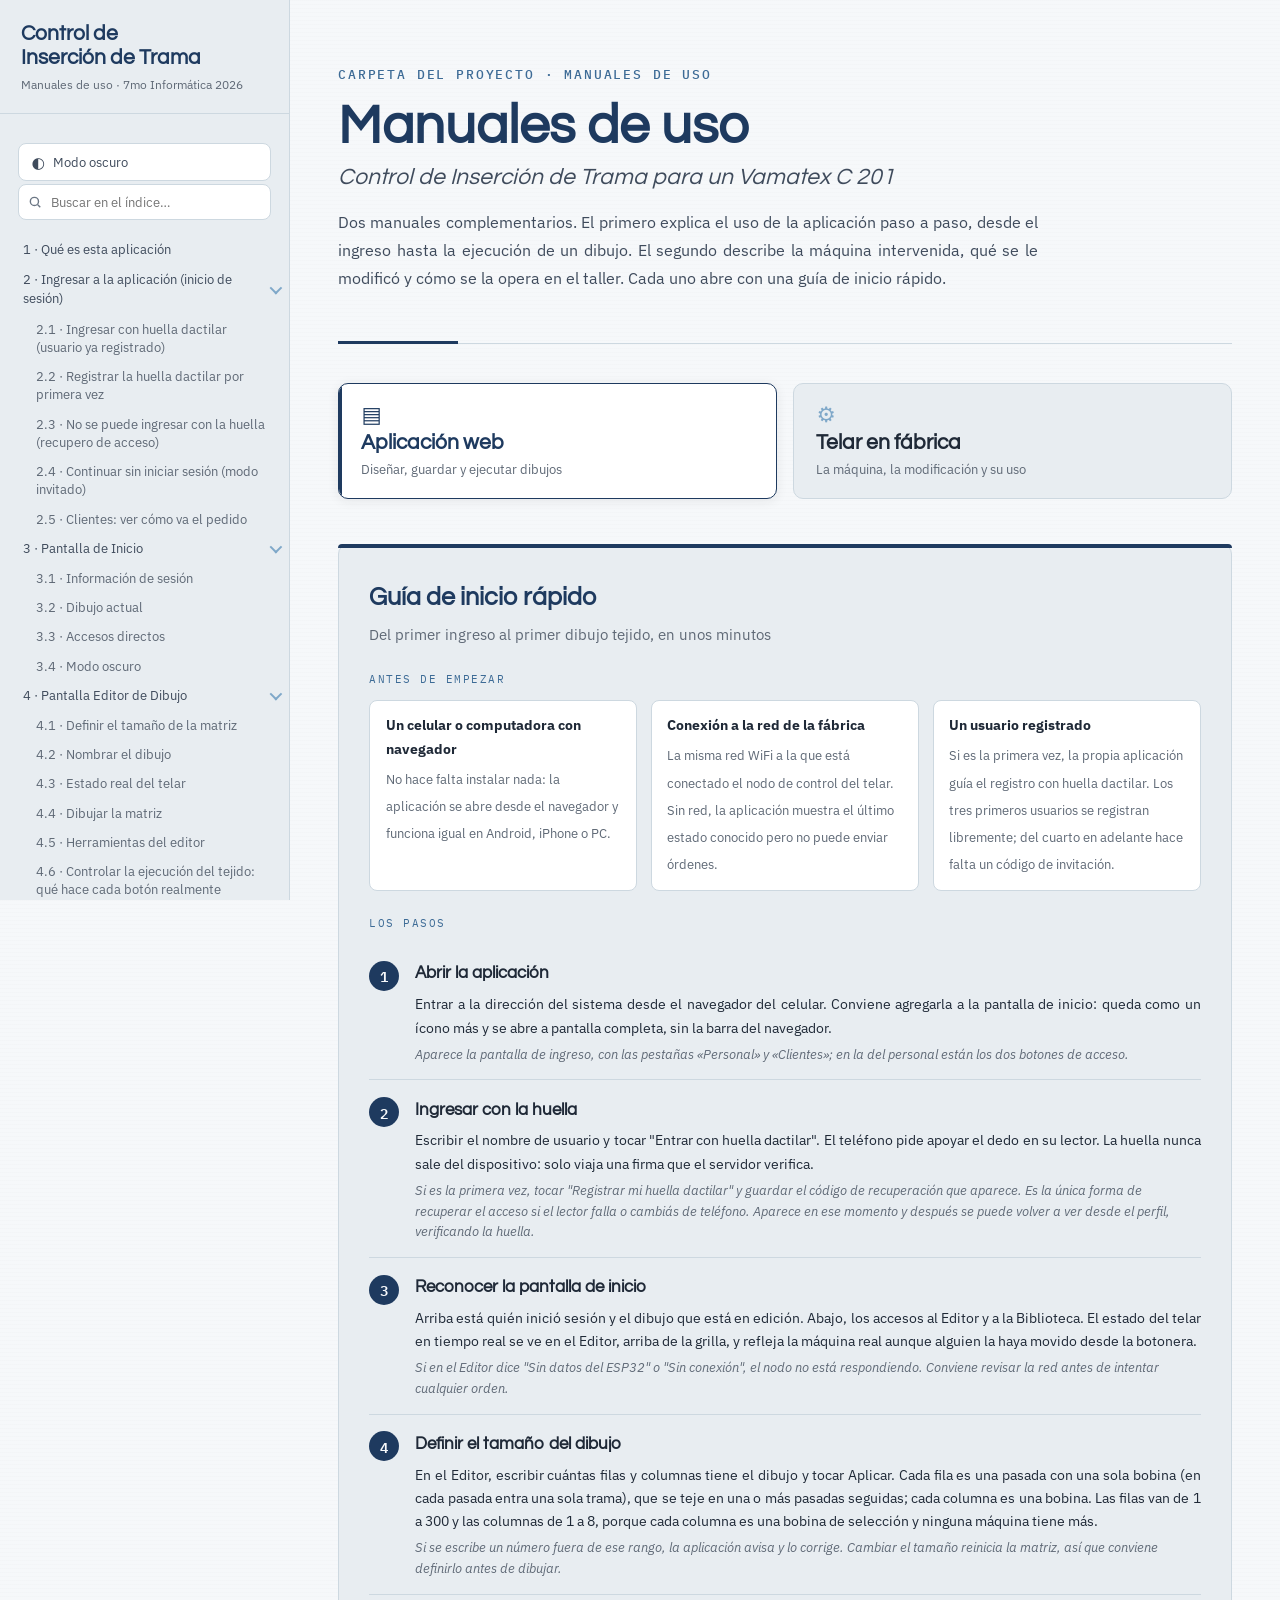
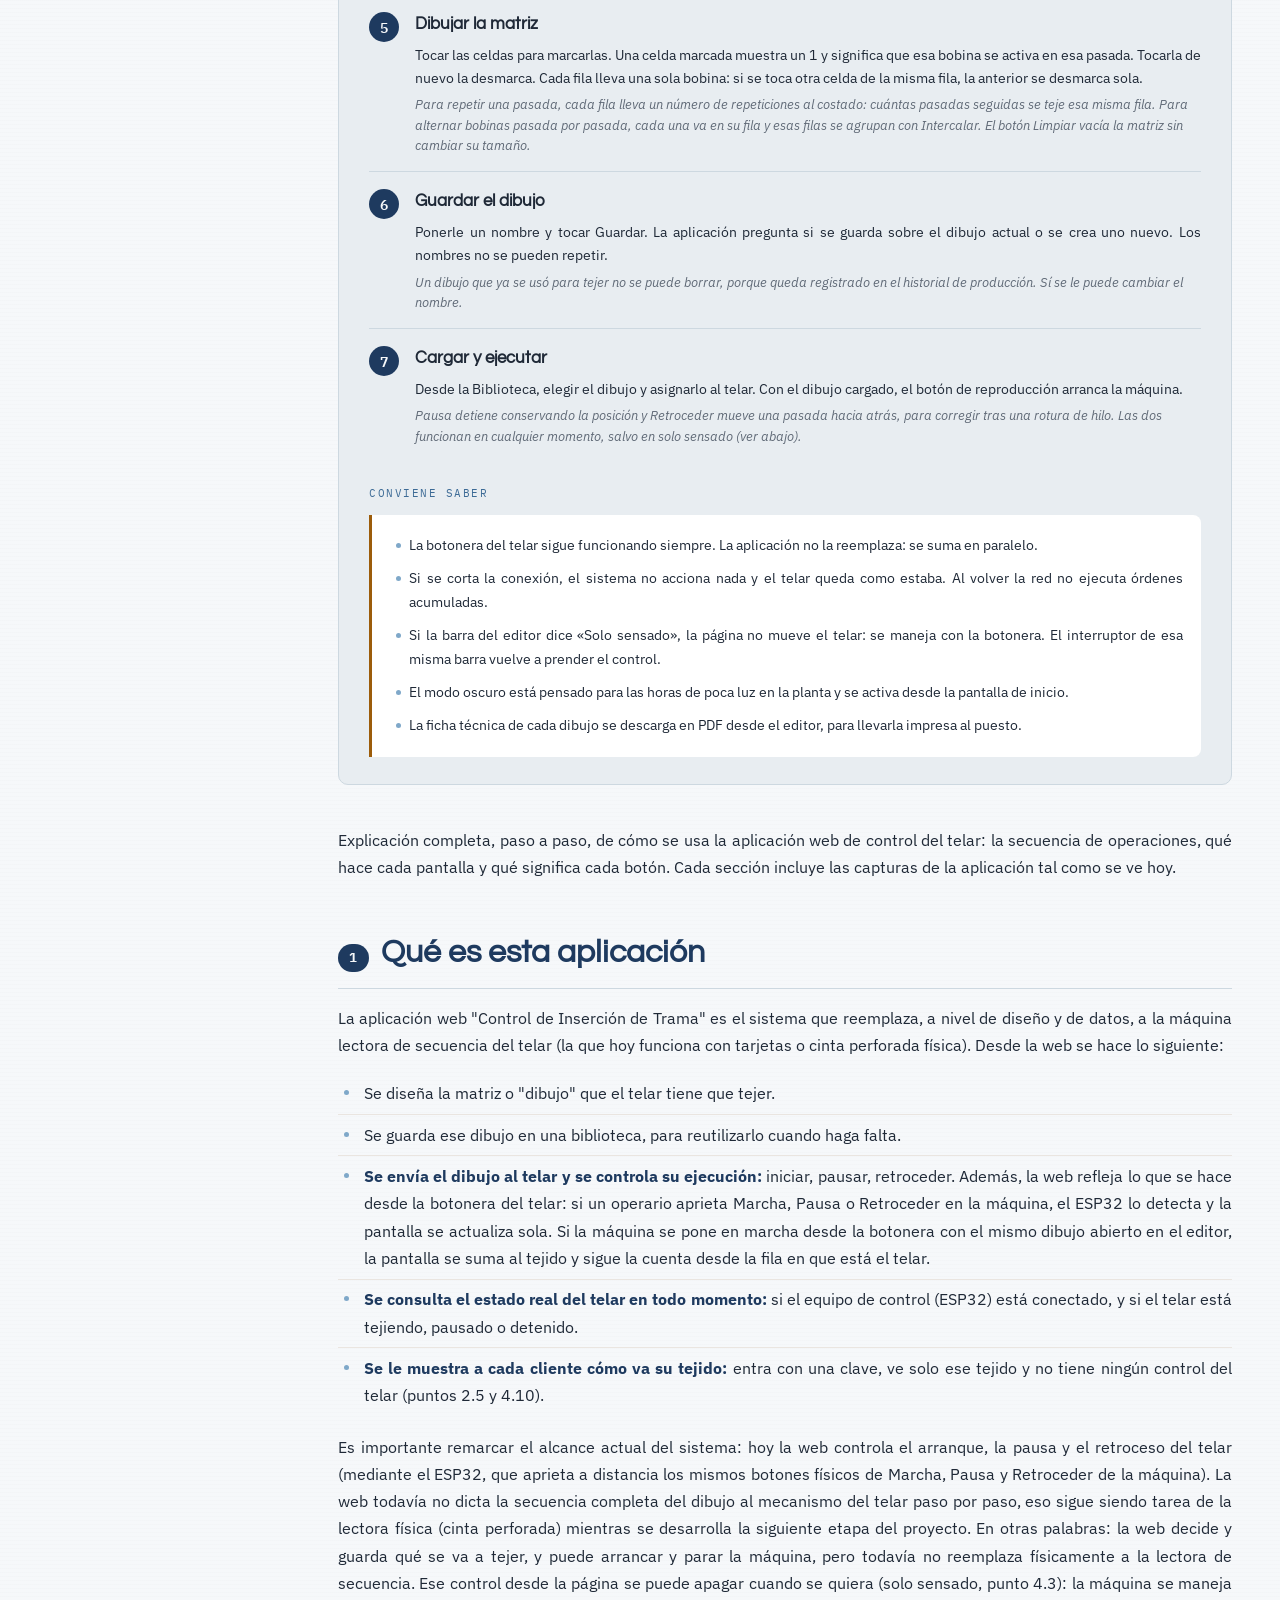
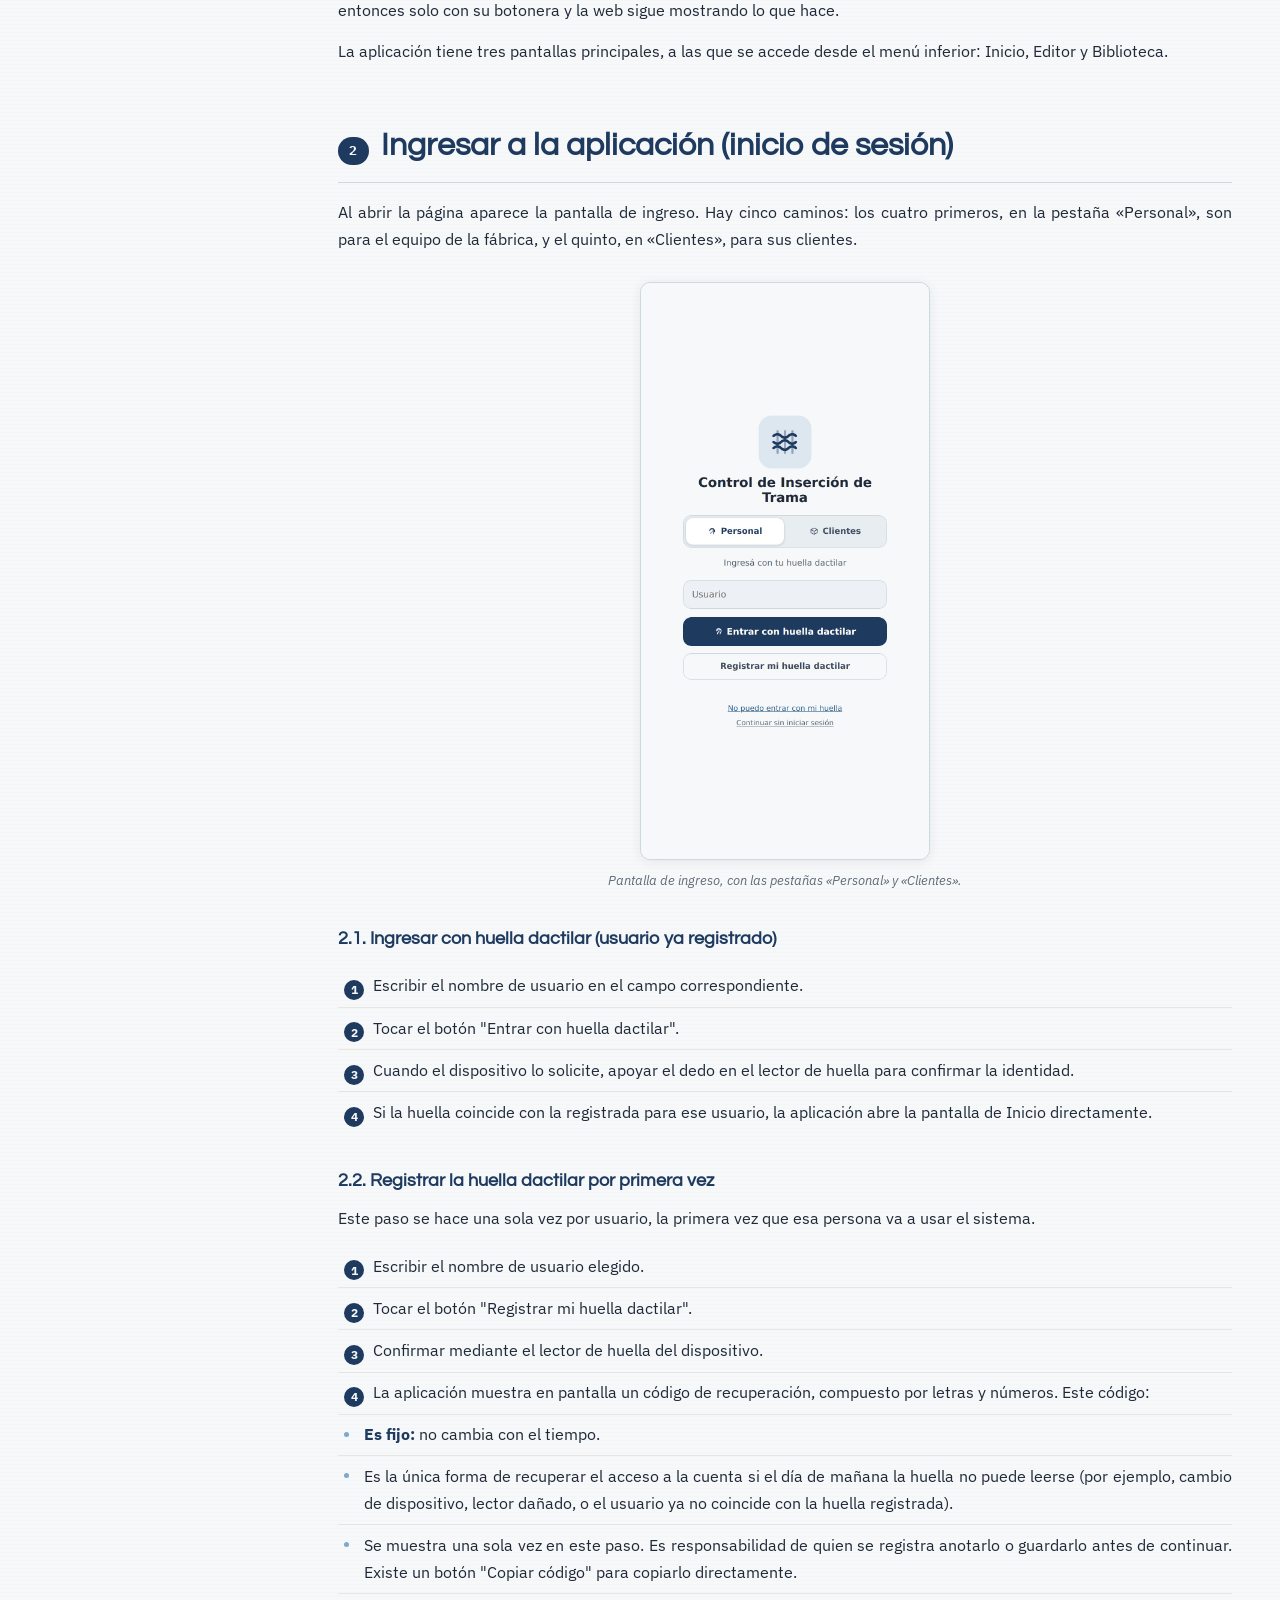
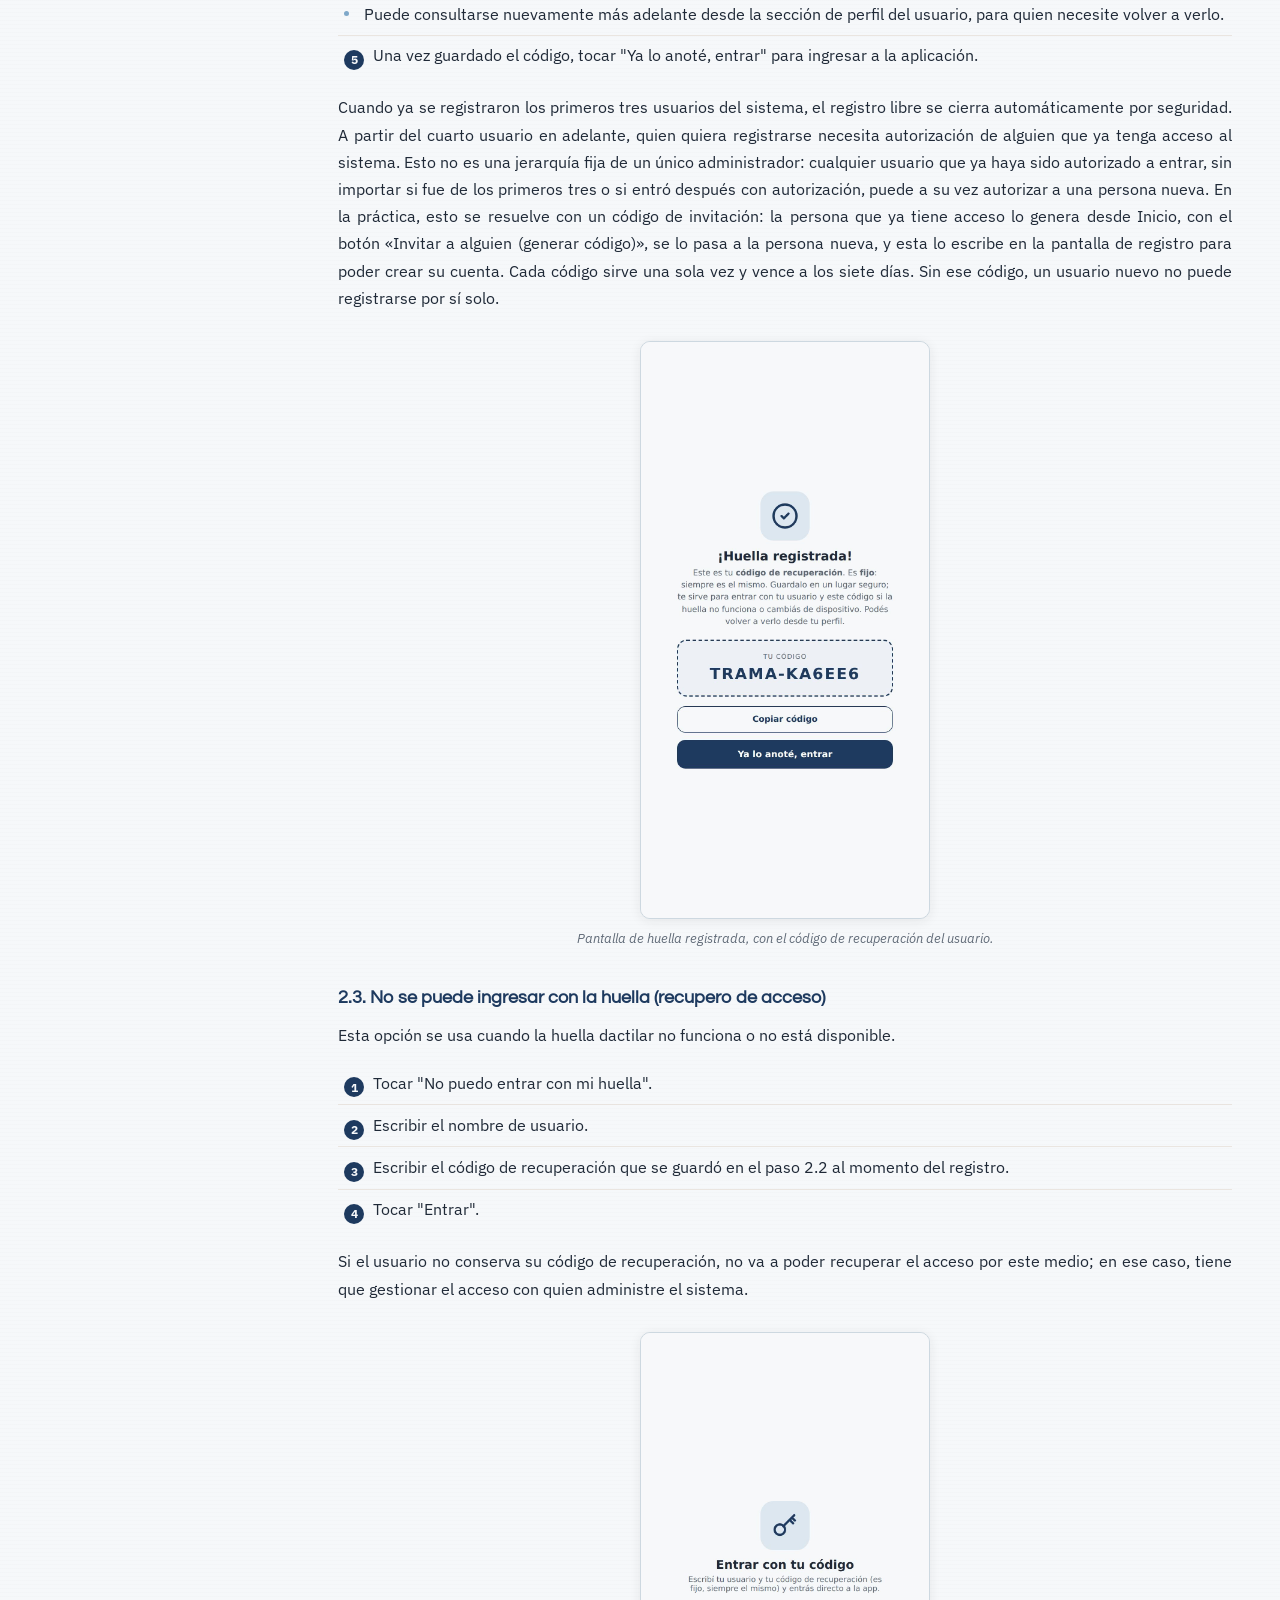
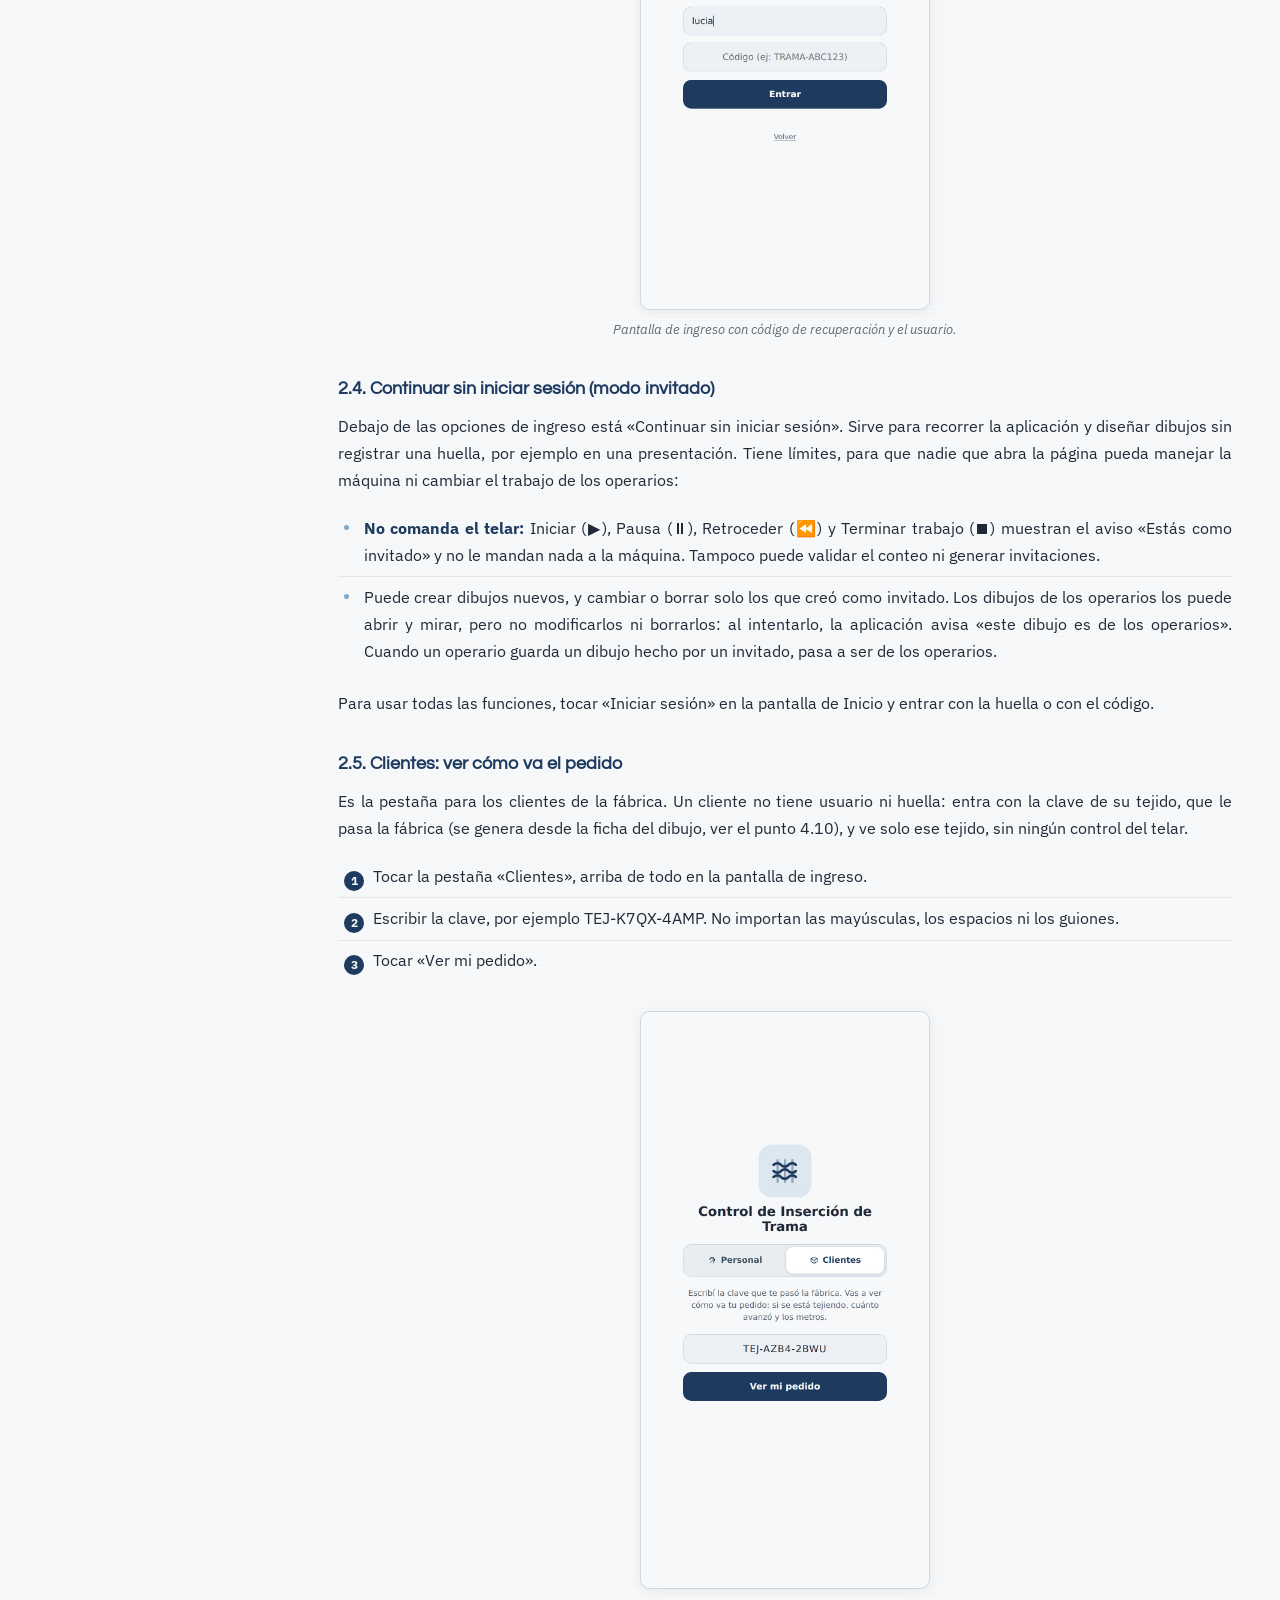
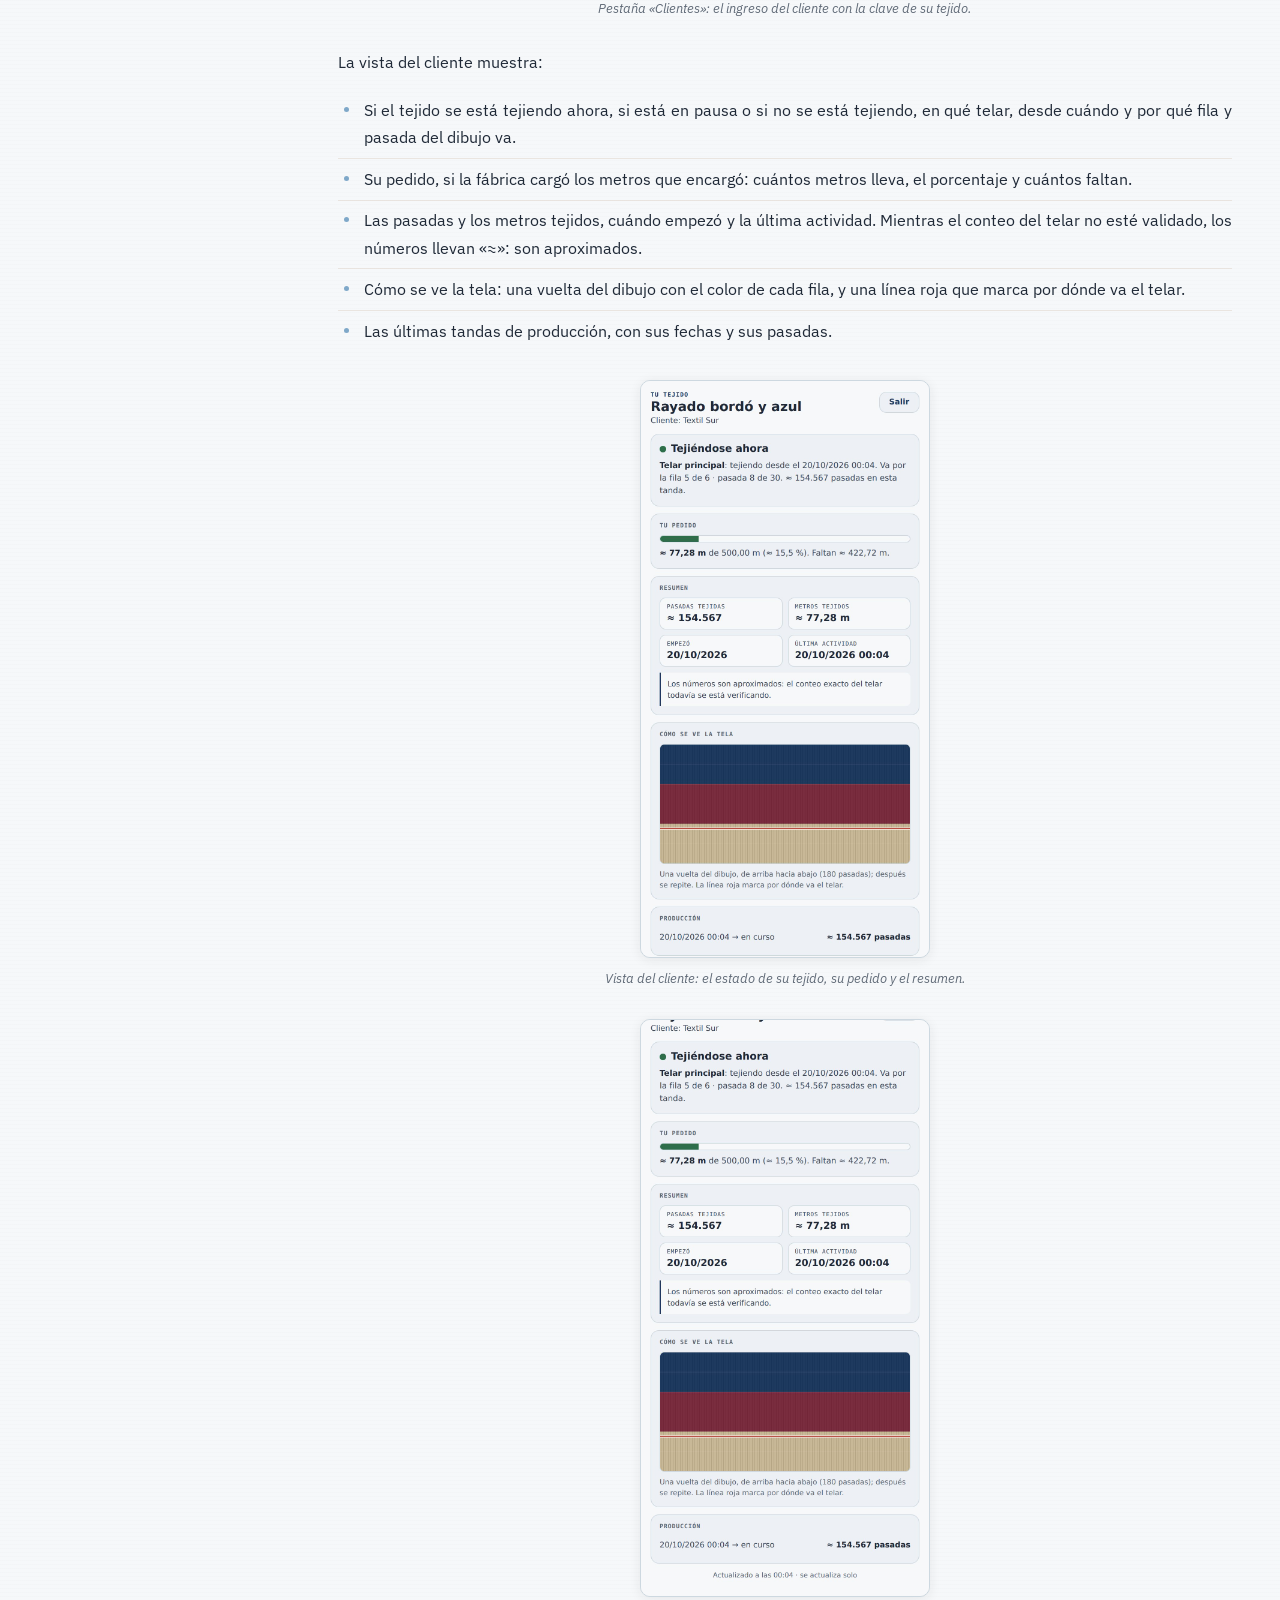
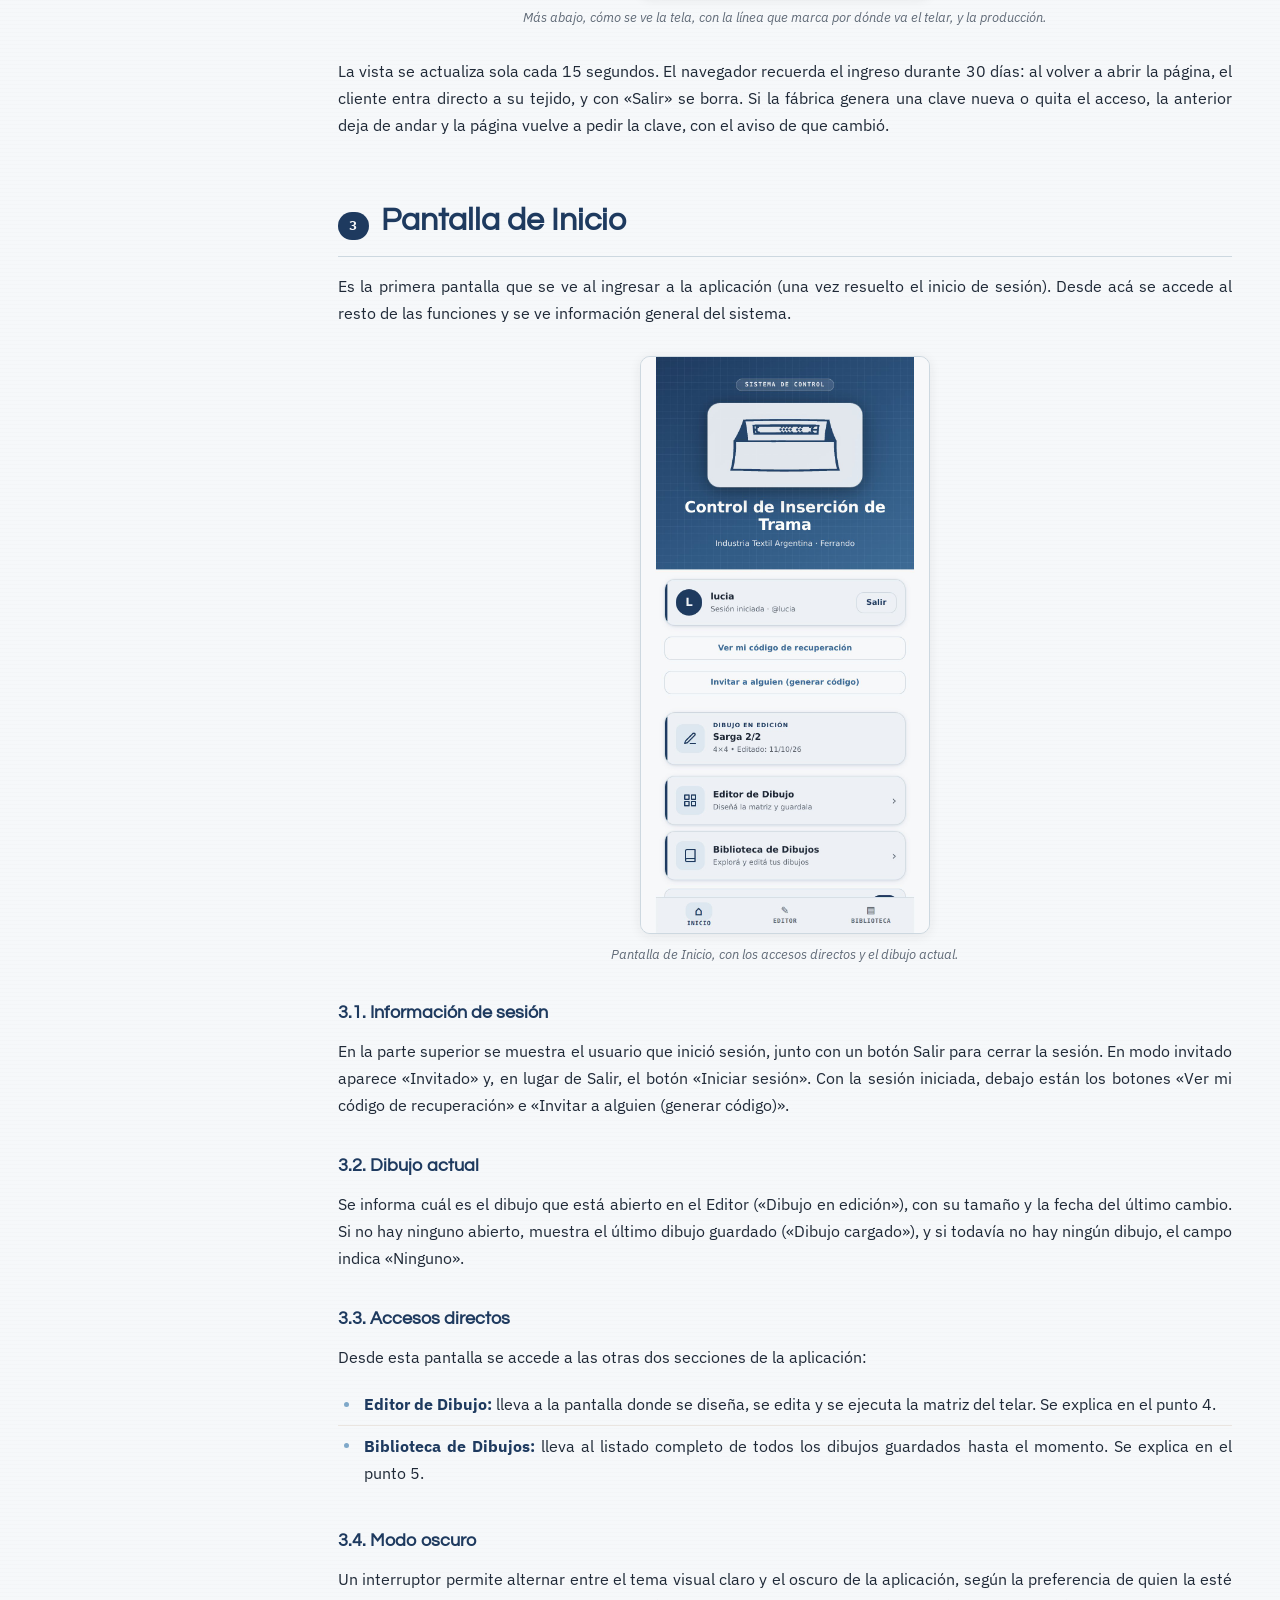
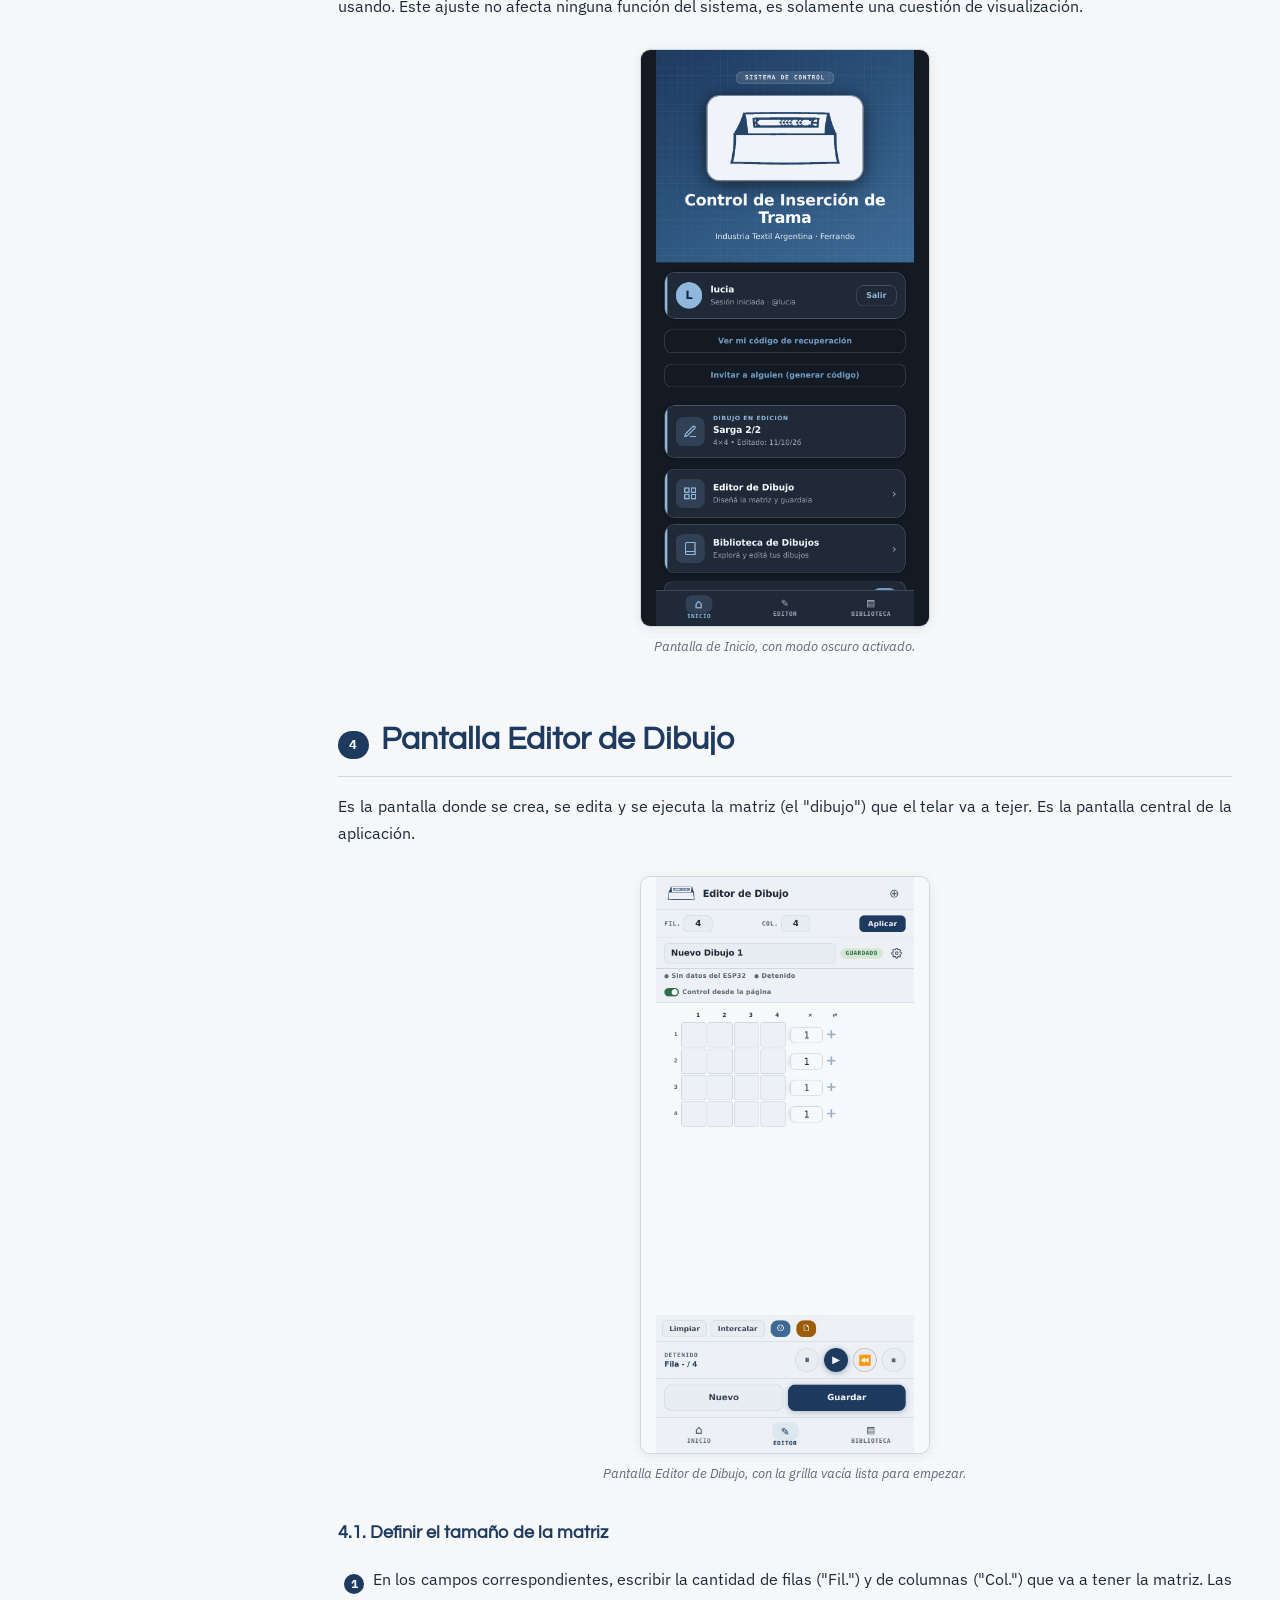
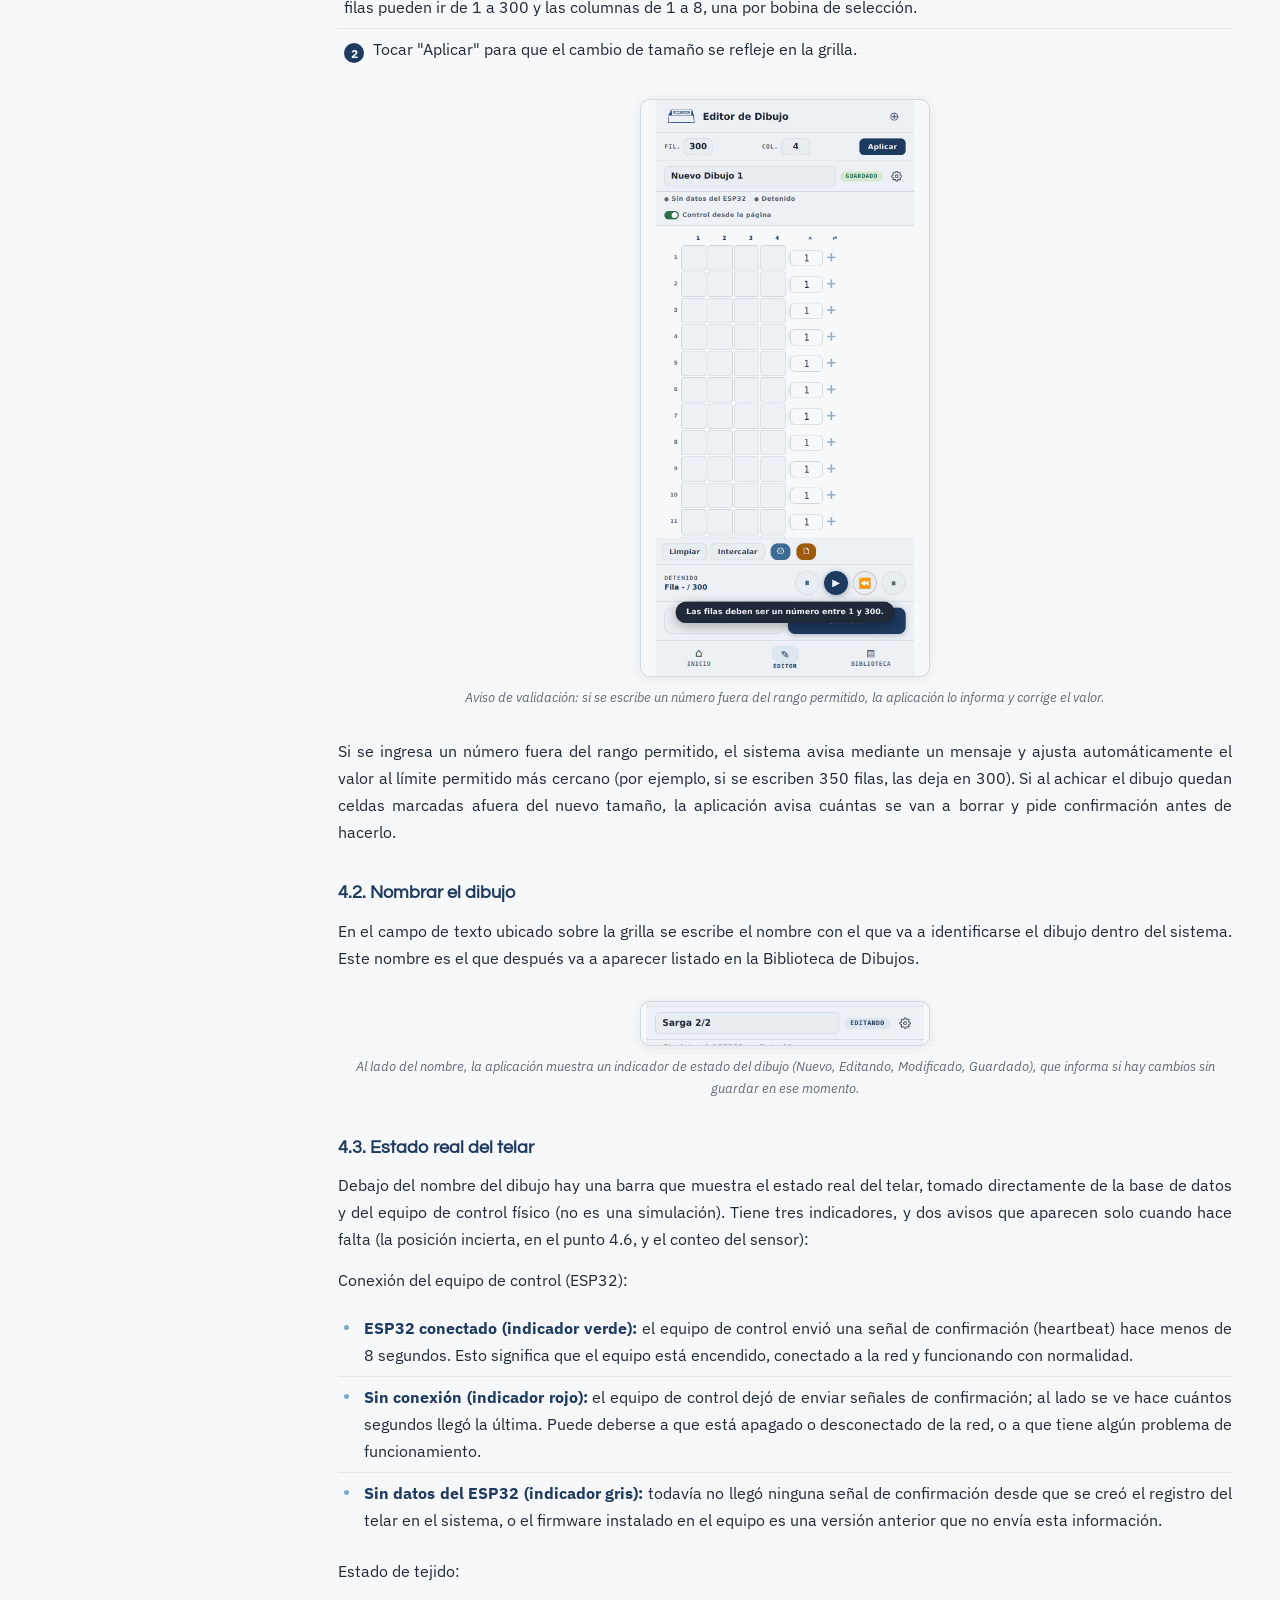
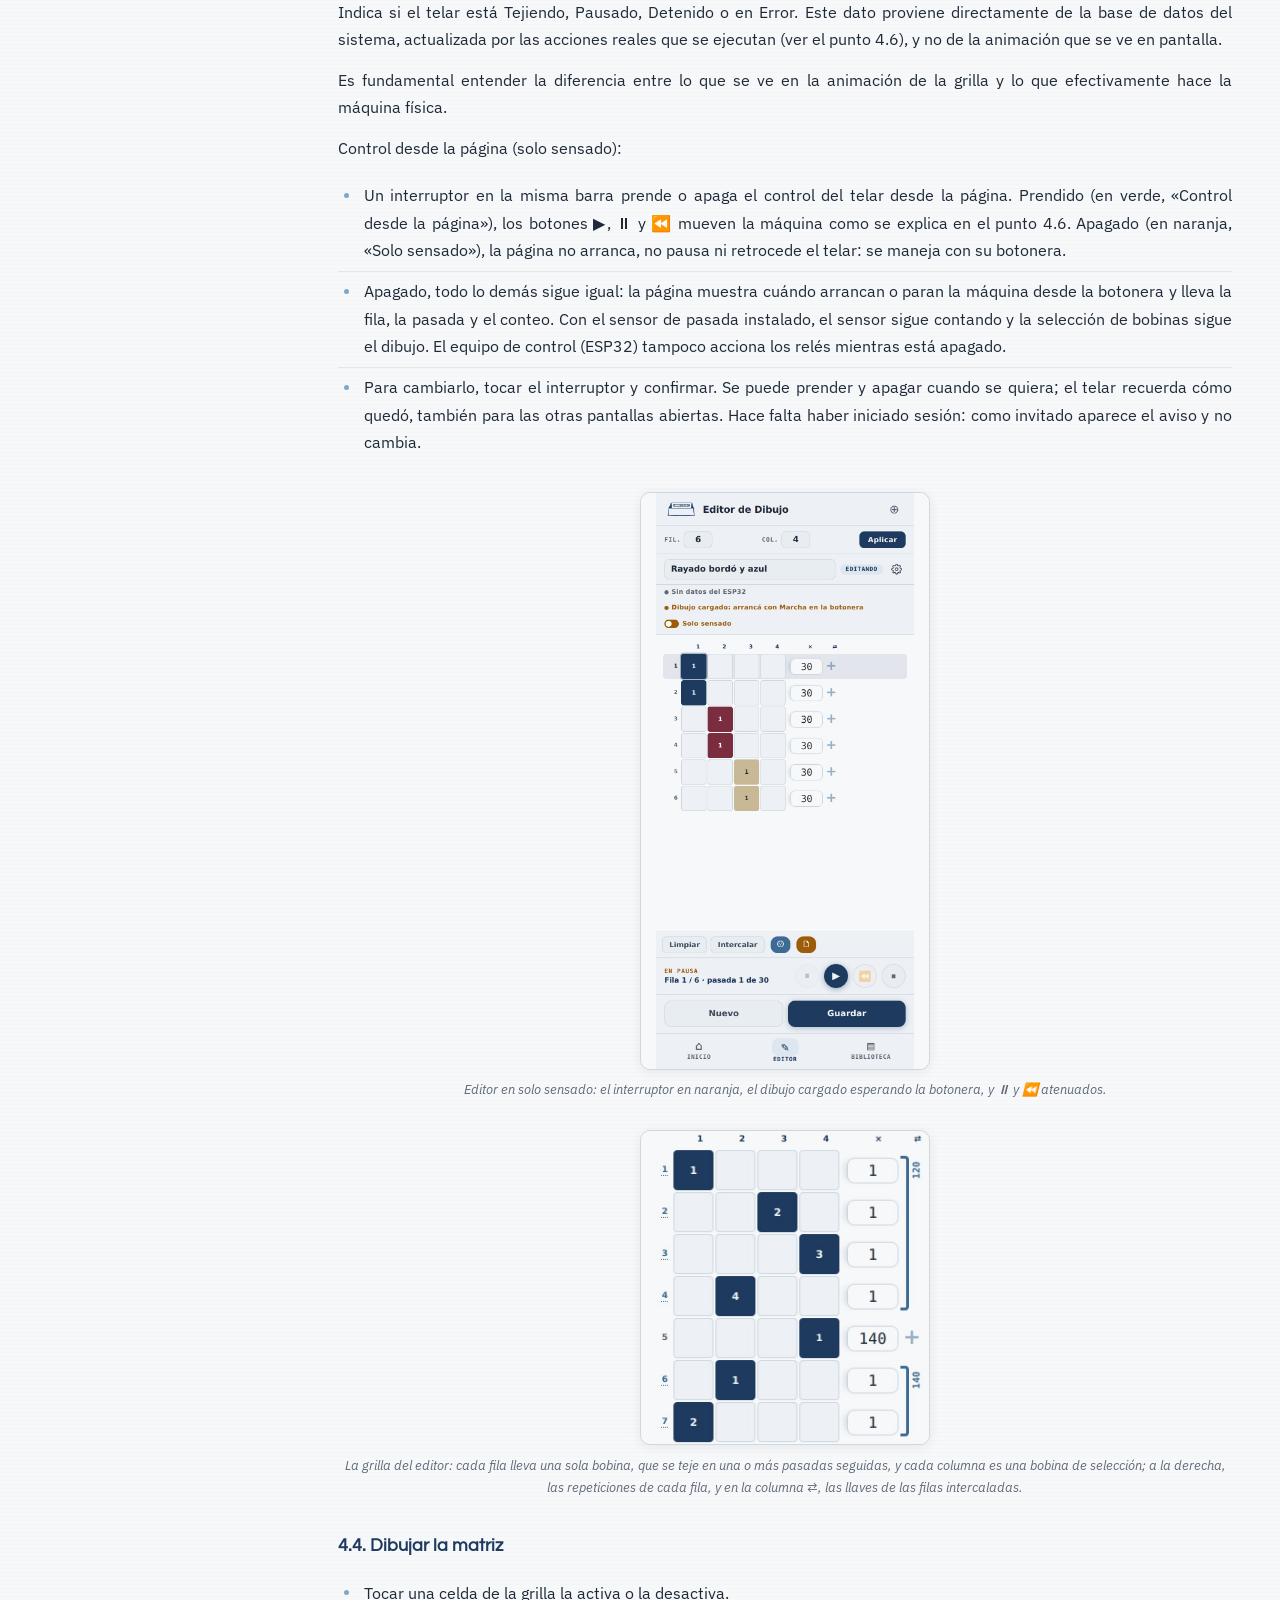
==== index.html @ b8127246 "Manuales al día con el sistema instalado y el armado final de la caja (02/11/2026) Co-Authored-By: C" ====
<!DOCTYPE html>
<html lang="es">
<head>
<meta charset="utf-8">
<meta name="viewport" content="width=device-width, initial-scale=1">
<meta name="description" content="Manuales de uso del sistema Control de Inserción de Trama: cómo se opera la aplicación web y cómo funciona el telar Vamatex C 201 en la fábrica.">
<meta name="theme-color" content="#1E3A5F">
<meta name="author" content="Equipo N.º 5 · 7mo Informática · Instituto Leonardo Murialdo">
<title>Manuales de uso · Control de Inserción de Trama</title>
<meta name="theme-color" content="#1E3A5F">
<link rel="icon" href="data:image/svg+xml,%3Csvg xmlns='http://www.w3.org/2000/svg' viewBox='0 0 32 32'%3E%3Crect width='32' height='32' rx='7' fill='%231E3A5F'/%3E%3Cpath d='M8 10h16M8 16h16M8 22h16' stroke='%23F0F4F8' stroke-width='2.5' stroke-linecap='round'/%3E%3C/svg%3E">
<link rel="preconnect" href="https://fonts.googleapis.com">
<link rel="preconnect" href="https://fonts.gstatic.com" crossorigin>
<link href="https://fonts.googleapis.com/css2?family=IBM+Plex+Sans:ital,wght@0,400;0,500;0,600;0,700;1,400&family=Questrial&family=IBM+Plex+Mono:wght@400;500;600&display=swap" rel="stylesheet">
<link rel="stylesheet" href="estilo.css">
</head>
<body>

<aside class="sb" id="sb">
  <div class="sb-top">
    <div class="t">Control de<br>Inserción de Trama</div>
    <div class="s">Manuales de uso · 7mo Informática 2026</div>
  </div>
  <div class="sb-acc">
    <button type="button" class="tema" id="tema" aria-label="Cambiar tema"><span id="tema-ico">◐</span><span id="tema-txt">Modo oscuro</span></button>
  </div>
  <div class="sb-find"><input type="search" id="buscar" placeholder="Buscar en el índice…" autocomplete="off"></div>
  <nav id="nav">
    <div class="nav-pane" data-pane="web">
<div class="ngrupo"><a href="#web-1" class="n0">1 · Qué es esta aplicación</a></div>
<div class="ngrupo"><a href="#web-2" class="n0">2 · Ingresar a la aplicación (inicio de sesión)</a><button type="button" class="plg" aria-label="Plegar" data-num="2"></button></div>
<a href="#web-2-1" class="n1" data-pad="2">2.1 · Ingresar con huella dactilar (usuario ya registrado)</a>
<a href="#web-2-2" class="n1" data-pad="2">2.2 · Registrar la huella dactilar por primera vez</a>
<a href="#web-2-3" class="n1" data-pad="2">2.3 · No se puede ingresar con la huella (recupero de acceso)</a>
<a href="#web-2-4" class="n1" data-pad="2">2.4 · Continuar sin iniciar sesión (modo invitado)</a>
<a href="#web-2-5" class="n1" data-pad="2">2.5 · Clientes: ver cómo va el pedido</a>
<div class="ngrupo"><a href="#web-3" class="n0">3 · Pantalla de Inicio</a><button type="button" class="plg" aria-label="Plegar" data-num="3"></button></div>
<a href="#web-3-1" class="n1" data-pad="3">3.1 · Información de sesión</a>
<a href="#web-3-2" class="n1" data-pad="3">3.2 · Dibujo actual</a>
<a href="#web-3-3" class="n1" data-pad="3">3.3 · Accesos directos</a>
<a href="#web-3-4" class="n1" data-pad="3">3.4 · Modo oscuro</a>
<div class="ngrupo"><a href="#web-4" class="n0">4 · Pantalla Editor de Dibujo</a><button type="button" class="plg" aria-label="Plegar" data-num="4"></button></div>
<a href="#web-4-1" class="n1" data-pad="4">4.1 · Definir el tamaño de la matriz</a>
<a href="#web-4-2" class="n1" data-pad="4">4.2 · Nombrar el dibujo</a>
<a href="#web-4-3" class="n1" data-pad="4">4.3 · Estado real del telar</a>
<a href="#web-4-4" class="n1" data-pad="4">4.4 · Dibujar la matriz</a>
<a href="#web-4-5" class="n1" data-pad="4">4.5 · Herramientas del editor</a>
<a href="#web-4-6" class="n1" data-pad="4">4.6 · Controlar la ejecución del tejido: qué hace cada botón realmente</a>
<a href="#web-4-7" class="n1" data-pad="4">4.7 · Guardar y crear dibujos</a>
<a href="#web-4-8" class="n1" data-pad="4">4.8 · Intercalar filas, paso a paso</a>
<a href="#web-4-9" class="n1" data-pad="4">4.9 · La ficha técnica en PDF</a>
<a href="#web-4-10" class="n1" data-pad="4">4.10 · Vista para el cliente: la clave de cada tejido</a>
<div class="ngrupo"><a href="#web-5" class="n0">5 · Pantalla Biblioteca de Dibujos</a></div>
<div class="ngrupo"><a href="#web-6" class="n0">6 · Sobre los usuarios del sistema</a></div>
<div class="ngrupo"><a href="#web-7" class="n0">7 · Preguntas frecuentes</a></div>
</div>
<div class="nav-pane oculto" data-pane="fab">
<div class="ngrupo"><a href="#fab-1" class="n0">1 · Introducción</a></div>
<div class="ngrupo"><a href="#fab-2" class="n0">2 · Qué telar es y cómo funciona</a><button type="button" class="plg" aria-label="Plegar" data-num="2"></button></div>
<a href="#fab-2-1" class="n1" data-pad="2">2.1 · El sistema de tejido</a>
<a href="#fab-2-2" class="n1" data-pad="2">2.2 · Dos funciones separadas en el telar</a>
<div class="ngrupo"><a href="#fab-3" class="n0">3 · La modificación que le estamos haciendo al telar</a><button type="button" class="plg" aria-label="Plegar" data-num="3"></button></div>
<a href="#fab-3-1" class="n1" data-pad="3">3.1 · Lo que ya está hecho (Nivel 1)</a>
<a href="#fab-3-2" class="n1" data-pad="3">3.2 · El Nivel 2: el dibujo desde la aplicación</a>
<a href="#fab-3-3" class="n1" data-pad="3">3.3 · Nuestro hardware: el gabinete de control</a>
<div class="ngrupo"><a href="#fab-4" class="n0">4 · Uso del telar, paso a paso</a><button type="button" class="plg" aria-label="Plegar" data-num="4"></button></div>
<a href="#fab-4-1" class="n1" data-pad="4">4.1 · Partes de la máquina</a>
<a href="#fab-4-2" class="n1" data-pad="4">4.2 · Puesta en marcha</a>
<a href="#fab-4-3" class="n1" data-pad="4">4.3 · Operación normal</a>
<a href="#fab-4-4" class="n1" data-pad="4">4.4 · Detención y parada</a>
<a href="#fab-4-5" class="n1" data-pad="4">4.5 · Situaciones de error o emergencia</a>
<div class="ngrupo"><a href="#fab-5" class="n0">5 · Preguntas frecuentes</a></div>
</div>
</nav>
</aside>

<button type="button" class="mtoggle" id="mt" aria-label="Menú">☰</button>

<main class="wrap">
  <header class="hero">
    <div class="kick">Carpeta del Proyecto · Manuales de uso</div>
    <h1>Manuales de uso<small>Control de Inserción de Trama para un Vamatex C 201</small></h1>
    <p class="d">Dos manuales complementarios. El primero explica el uso de la aplicación paso a paso, desde el
      ingreso hasta la ejecución de un dibujo. El segundo describe la máquina intervenida, qué se le modificó
      y cómo se la opera en el taller. Cada uno abre con una guía de inicio rápido.</p>
  </header>

  <div class="tabs" role="tablist">
    <button type="button" class="tab activo" data-pane="web" role="tab" aria-selected="true">
      <span class="ic">▤</span>
      <span class="tt">Aplicación web</span>
      <span class="ts">Diseñar, guardar y ejecutar dibujos</span>
    </button>
    <button type="button" class="tab" data-pane="fab" role="tab" aria-selected="false">
      <span class="ic">⚙</span>
      <span class="tt">Telar en fábrica</span>
      <span class="ts">La máquina, la modificación y su uso</span>
    </button>
  </div>

  <div class="pane" data-pane="web">
<div class="qs"><h2>Guía de inicio rápido</h2><div class="qs-sub">Del primer ingreso al primer dibujo tejido, en unos minutos</div><span class="qs-et">Antes de empezar</span><div class="qs-antes"><div><b>Un celular o computadora con navegador</b><span>No hace falta instalar nada: la aplicación se abre desde el navegador y funciona igual en Android, iPhone o PC.</span></div><div><b>Conexión a la red de la fábrica</b><span>La misma red WiFi a la que está conectado el nodo de control del telar. Sin red, la aplicación muestra el último estado conocido pero no puede enviar órdenes.</span></div><div><b>Un usuario registrado</b><span>Si es la primera vez, la propia aplicación guía el registro con huella dactilar. Los tres primeros usuarios se registran libremente; del cuarto en adelante hace falta un código de invitación.</span></div></div><span class="qs-et">Los pasos</span><div class="qs-pasos"><div class="qs-paso"><div class="n"></div><div class="tx"><b>Abrir la aplicación</b><p>Entrar a la dirección del sistema desde el navegador del celular. Conviene agregarla a la pantalla de inicio: queda como un ícono más y se abre a pantalla completa, sin la barra del navegador.</p><div class="tip">Aparece la pantalla de ingreso, con las pestañas «Personal» y «Clientes»; en la del personal están los dos botones de acceso.</div></div></div><div class="qs-paso"><div class="n"></div><div class="tx"><b>Ingresar con la huella</b><p>Escribir el nombre de usuario y tocar &quot;Entrar con huella dactilar&quot;. El teléfono pide apoyar el dedo en su lector. La huella nunca sale del dispositivo: solo viaja una firma que el servidor verifica.</p><div class="tip">Si es la primera vez, tocar &quot;Registrar mi huella dactilar&quot; y guardar el código de recuperación que aparece. Es la única forma de recuperar el acceso si el lector falla o cambiás de teléfono. Aparece en ese momento y después se puede volver a ver desde el perfil, verificando la huella.</div></div></div><div class="qs-paso"><div class="n"></div><div class="tx"><b>Reconocer la pantalla de inicio</b><p>Arriba está quién inició sesión y el dibujo que está en edición. Abajo, los accesos al Editor y a la Biblioteca. El estado del telar en tiempo real se ve en el Editor, arriba de la grilla, y refleja la máquina real aunque alguien la haya movido desde la botonera.</p><div class="tip">Si en el Editor dice &quot;Sin datos del ESP32&quot; o &quot;Sin conexión&quot;, el nodo no está respondiendo. Conviene revisar la red antes de intentar cualquier orden.</div></div></div><div class="qs-paso"><div class="n"></div><div class="tx"><b>Definir el tamaño del dibujo</b><p>En el Editor, escribir cuántas filas y columnas tiene el dibujo y tocar Aplicar. Cada fila es una pasada con una sola bobina (en cada pasada entra una sola trama), que se teje en una o más pasadas seguidas; cada columna es una bobina. Las filas van de 1 a 300 y las columnas de 1 a 8, porque cada columna es una bobina de selección y ninguna máquina tiene más.</p><div class="tip">Si se escribe un número fuera de ese rango, la aplicación avisa y lo corrige. Cambiar el tamaño reinicia la matriz, así que conviene definirlo antes de dibujar.</div></div></div><div class="qs-paso"><div class="n"></div><div class="tx"><b>Dibujar la matriz</b><p>Tocar las celdas para marcarlas. Una celda marcada muestra un 1 y significa que esa bobina se activa en esa pasada. Tocarla de nuevo la desmarca. Cada fila lleva una sola bobina: si se toca otra celda de la misma fila, la anterior se desmarca sola.</p><div class="tip">Para repetir una pasada, cada fila lleva un número de repeticiones al costado: cuántas pasadas seguidas se teje esa misma fila. Para alternar bobinas pasada por pasada, cada una va en su fila y esas filas se agrupan con Intercalar. El botón Limpiar vacía la matriz sin cambiar su tamaño.</div></div></div><div class="qs-paso"><div class="n"></div><div class="tx"><b>Guardar el dibujo</b><p>Ponerle un nombre y tocar Guardar. La aplicación pregunta si se guarda sobre el dibujo actual o se crea uno nuevo. Los nombres no se pueden repetir.</p><div class="tip">Un dibujo que ya se usó para tejer no se puede borrar, porque queda registrado en el historial de producción. Sí se le puede cambiar el nombre.</div></div></div><div class="qs-paso"><div class="n"></div><div class="tx"><b>Cargar y ejecutar</b><p>Desde la Biblioteca, elegir el dibujo y asignarlo al telar. Con el dibujo cargado, el botón de reproducción arranca la máquina.</p><div class="tip">Pausa detiene conservando la posición y Retroceder mueve una pasada hacia atrás, para corregir tras una rotura de hilo. Las dos funcionan en cualquier momento, salvo en solo sensado (ver abajo).</div></div></div></div><span class="qs-et">Conviene saber</span><div class="qs-saber"><ul><li>La botonera del telar sigue funcionando siempre. La aplicación no la reemplaza: se suma en paralelo.</li><li>Si se corta la conexión, el sistema no acciona nada y el telar queda como estaba. Al volver la red no ejecuta órdenes acumuladas.</li><li>Si la barra del editor dice «Solo sensado», la página no mueve el telar: se maneja con la botonera. El interruptor de esa misma barra vuelve a prender el control.</li><li>El modo oscuro está pensado para las horas de poca luz en la planta y se activa desde la pantalla de inicio.</li><li>La ficha técnica de cada dibujo se descarga en PDF desde el editor, para llevarla impresa al puesto.</li></ul></div></div><p>Explicación completa, paso a paso, de cómo se usa la aplicación web de control del telar: la secuencia de operaciones, qué hace cada pantalla y qué significa cada botón. Cada sección incluye las capturas de la aplicación tal como se ve hoy.</p>
<section id="web-1">
<h2><span class="n">1</span>Qué es esta aplicación</h2>
<p>La aplicación web &quot;Control de Inserción de Trama&quot; es el sistema que reemplaza, a nivel de diseño y de datos, a la máquina lectora de secuencia del telar (la que hoy funciona con tarjetas o cinta perforada física). Desde la web se hace lo siguiente:</p>
<ul>
<li>Se diseña la matriz o &quot;dibujo&quot; que el telar tiene que tejer.</li>
<li>Se guarda ese dibujo en una biblioteca, para reutilizarlo cuando haga falta.</li>
<li><b>Se envía el dibujo al telar y se controla su ejecución:</b> iniciar, pausar, retroceder. Además, la web refleja lo que se hace desde la botonera del telar: si un operario aprieta Marcha, Pausa o Retroceder en la máquina, el ESP32 lo detecta y la pantalla se actualiza sola. Si la máquina se pone en marcha desde la botonera con el mismo dibujo abierto en el editor, la pantalla se suma al tejido y sigue la cuenta desde la fila en que está el telar.</li>
<li><b>Se consulta el estado real del telar en todo momento:</b> si el equipo de control (ESP32) está conectado, y si el telar está tejiendo, pausado o detenido.</li>
<li><b>Se le muestra a cada cliente cómo va su tejido:</b> entra con una clave, ve solo ese tejido y no tiene ningún control del telar (puntos 2.5 y 4.10).</li>
</ul>
<p>Es importante remarcar el alcance actual del sistema: hoy la web controla el arranque, la pausa y el retroceso del telar (mediante el ESP32, que aprieta a distancia los mismos botones físicos de Marcha, Pausa y Retroceder de la máquina). La web todavía no dicta la secuencia completa del dibujo al mecanismo del telar paso por paso, eso sigue siendo tarea de la lectora física (cinta perforada) mientras se desarrolla la siguiente etapa del proyecto. En otras palabras: la web decide y guarda qué se va a tejer, y puede arrancar y parar la máquina, pero todavía no reemplaza físicamente a la lectora de secuencia. Ese control desde la página se puede apagar cuando se quiera (solo sensado, punto 4.3): la máquina se maneja entonces solo con su botonera y la web sigue mostrando lo que hace.</p>
<p>La aplicación tiene tres pantallas principales, a las que se accede desde el menú inferior: Inicio, Editor y Biblioteca.</p>
</section>
<section id="web-2">
<h2><span class="n">2</span>Ingresar a la aplicación (inicio de sesión)</h2>
<p>Al abrir la página aparece la pantalla de ingreso. Hay cinco caminos: los cuatro primeros, en la pestaña «Personal», son para el equipo de la fábrica, y el quinto, en «Clientes», para sus clientes.</p>
<figure class="tel"><img src="img/web_image4.jpg" alt="Pantalla de ingreso, con las pestañas «Personal» y «Clientes»." loading="lazy"><figcaption>Pantalla de ingreso, con las pestañas «Personal» y «Clientes».</figcaption></figure>
<h3 id="web-2-1">2.1. Ingresar con huella dactilar (usuario ya registrado)</h3>
<ul>
<li><span class="num">1</span>Escribir el nombre de usuario en el campo correspondiente.</li>
<li><span class="num">2</span>Tocar el botón &quot;Entrar con huella dactilar&quot;.</li>
<li><span class="num">3</span>Cuando el dispositivo lo solicite, apoyar el dedo en el lector de huella para confirmar la identidad.</li>
<li><span class="num">4</span>Si la huella coincide con la registrada para ese usuario, la aplicación abre la pantalla de Inicio directamente.</li>
</ul>
<h3 id="web-2-2">2.2. Registrar la huella dactilar por primera vez</h3>
<p>Este paso se hace una sola vez por usuario, la primera vez que esa persona va a usar el sistema.</p>
<ul>
<li><span class="num">1</span>Escribir el nombre de usuario elegido.</li>
<li><span class="num">2</span>Tocar el botón &quot;Registrar mi huella dactilar&quot;.</li>
<li><span class="num">3</span>Confirmar mediante el lector de huella del dispositivo.</li>
<li><span class="num">4</span>La aplicación muestra en pantalla un código de recuperación, compuesto por letras y números. Este código:</li>
<li><b>Es fijo:</b> no cambia con el tiempo.</li>
<li>Es la única forma de recuperar el acceso a la cuenta si el día de mañana la huella no puede leerse (por ejemplo, cambio de dispositivo, lector dañado, o el usuario ya no coincide con la huella registrada).</li>
<li>Se muestra una sola vez en este paso. Es responsabilidad de quien se registra anotarlo o guardarlo antes de continuar. Existe un botón &quot;Copiar código&quot; para copiarlo directamente.</li>
<li>Puede consultarse nuevamente más adelante desde la sección de perfil del usuario, para quien necesite volver a verlo.</li>
<li><span class="num">5</span>Una vez guardado el código, tocar &quot;Ya lo anoté, entrar&quot; para ingresar a la aplicación.</li>
</ul>
<p>Cuando ya se registraron los primeros tres usuarios del sistema, el registro libre se cierra automáticamente por seguridad. A partir del cuarto usuario en adelante, quien quiera registrarse necesita autorización de alguien que ya tenga acceso al sistema. Esto no es una jerarquía fija de un único administrador: cualquier usuario que ya haya sido autorizado a entrar, sin importar si fue de los primeros tres o si entró después con autorización, puede a su vez autorizar a una persona nueva. En la práctica, esto se resuelve con un código de invitación: la persona que ya tiene acceso lo genera desde Inicio, con el botón «Invitar a alguien (generar código)», se lo pasa a la persona nueva, y esta lo escribe en la pantalla de registro para poder crear su cuenta. Cada código sirve una sola vez y vence a los siete días. Sin ese código, un usuario nuevo no puede registrarse por sí solo.</p>
<figure><img src="img/web_image11.jpg" alt="Pantalla de huella registrada, con el código de recuperación del usuario." loading="lazy"><figcaption>Pantalla de huella registrada, con el código de recuperación del usuario.</figcaption></figure>
<h3 id="web-2-3">2.3. No se puede ingresar con la huella (recupero de acceso)</h3>
<p>Esta opción se usa cuando la huella dactilar no funciona o no está disponible.</p>
<ul>
<li><span class="num">1</span>Tocar &quot;No puedo entrar con mi huella&quot;.</li>
<li><span class="num">2</span>Escribir el nombre de usuario.</li>
<li><span class="num">3</span>Escribir el código de recuperación que se guardó en el paso 2.2 al momento del registro.</li>
<li><span class="num">4</span>Tocar &quot;Entrar&quot;.</li>
</ul>
<p>Si el usuario no conserva su código de recuperación, no va a poder recuperar el acceso por este medio; en ese caso, tiene que gestionar el acceso con quien administre el sistema.</p>
<figure class="tel"><img src="img/web_image7.jpg" alt="Pantalla de ingreso con código de recuperación y el usuario." loading="lazy"><figcaption>Pantalla de ingreso con código de recuperación y el usuario.</figcaption></figure>
<h3 id="web-2-4">2.4. Continuar sin iniciar sesión (modo invitado)</h3>
<p>Debajo de las opciones de ingreso está «Continuar sin iniciar sesión». Sirve para recorrer la aplicación y diseñar dibujos sin registrar una huella, por ejemplo en una presentación. Tiene límites, para que nadie que abra la página pueda manejar la máquina ni cambiar el trabajo de los operarios:</p>
<ul>
<li><b>No comanda el telar:</b> Iniciar (▶), Pausa (⏸), Retroceder (⏪) y Terminar trabajo (⏹) muestran el aviso «Estás como invitado» y no le mandan nada a la máquina. Tampoco puede validar el conteo ni generar invitaciones.</li>
<li>Puede crear dibujos nuevos, y cambiar o borrar solo los que creó como invitado. Los dibujos de los operarios los puede abrir y mirar, pero no modificarlos ni borrarlos: al intentarlo, la aplicación avisa «este dibujo es de los operarios». Cuando un operario guarda un dibujo hecho por un invitado, pasa a ser de los operarios.</li>
</ul>
<p>Para usar todas las funciones, tocar «Iniciar sesión» en la pantalla de Inicio y entrar con la huella o con el código.</p>
<h3 id="web-2-5">2.5. Clientes: ver cómo va el pedido</h3>
<p>Es la pestaña para los clientes de la fábrica. Un cliente no tiene usuario ni huella: entra con la clave de su tejido, que le pasa la fábrica (se genera desde la ficha del dibujo, ver el punto 4.10), y ve solo ese tejido, sin ningún control del telar.</p>
<ul>
<li><span class="num">1</span>Tocar la pestaña «Clientes», arriba de todo en la pantalla de ingreso.</li>
<li><span class="num">2</span>Escribir la clave, por ejemplo TEJ-K7QX-4AMP. No importan las mayúsculas, los espacios ni los guiones.</li>
<li><span class="num">3</span>Tocar «Ver mi pedido».</li>
</ul>
<figure class="tel"><img src="img/web_cliente_ingreso.jpg" alt="Pestaña «Clientes»: el ingreso del cliente con la clave de su tejido." loading="lazy"><figcaption>Pestaña «Clientes»: el ingreso del cliente con la clave de su tejido.</figcaption></figure>
<p>La vista del cliente muestra:</p>
<ul>
<li>Si el tejido se está tejiendo ahora, si está en pausa o si no se está tejiendo, en qué telar, desde cuándo y por qué fila y pasada del dibujo va.</li>
<li>Su pedido, si la fábrica cargó los metros que encargó: cuántos metros lleva, el porcentaje y cuántos faltan.</li>
<li>Las pasadas y los metros tejidos, cuándo empezó y la última actividad. Mientras el conteo del telar no esté validado, los números llevan «≈»: son aproximados.</li>
<li>Cómo se ve la tela: una vuelta del dibujo con el color de cada fila, y una línea roja que marca por dónde va el telar.</li>
<li>Las últimas tandas de producción, con sus fechas y sus pasadas.</li>
</ul>
<figure class="tel"><img src="img/web_cliente_vista.jpg" alt="Vista del cliente: el estado de su tejido, su pedido y el resumen." loading="lazy"><figcaption>Vista del cliente: el estado de su tejido, su pedido y el resumen.</figcaption></figure>
<figure class="tel"><img src="img/web_cliente_vista_abajo.jpg" alt="Más abajo, cómo se ve la tela, con la línea que marca por dónde va el telar, y la producción." loading="lazy"><figcaption>Más abajo, cómo se ve la tela, con la línea que marca por dónde va el telar, y la producción.</figcaption></figure>
<p>La vista se actualiza sola cada 15 segundos. El navegador recuerda el ingreso durante 30 días: al volver a abrir la página, el cliente entra directo a su tejido, y con «Salir» se borra. Si la fábrica genera una clave nueva o quita el acceso, la anterior deja de andar y la página vuelve a pedir la clave, con el aviso de que cambió.</p>
</section>
<section id="web-3">
<h2><span class="n">3</span>Pantalla de Inicio</h2>
<p>Es la primera pantalla que se ve al ingresar a la aplicación (una vez resuelto el inicio de sesión). Desde acá se accede al resto de las funciones y se ve información general del sistema.</p>
<figure class="tel"><img src="img/web_image16.jpg" alt="Pantalla de Inicio, con los accesos directos y el dibujo actual." loading="lazy"><figcaption>Pantalla de Inicio, con los accesos directos y el dibujo actual.</figcaption></figure>
<h3 id="web-3-1">3.1. Información de sesión</h3>
<p>En la parte superior se muestra el usuario que inició sesión, junto con un botón Salir para cerrar la sesión. En modo invitado aparece «Invitado» y, en lugar de Salir, el botón «Iniciar sesión». Con la sesión iniciada, debajo están los botones «Ver mi código de recuperación» e «Invitar a alguien (generar código)».</p>
<h3 id="web-3-2">3.2. Dibujo actual</h3>
<p>Se informa cuál es el dibujo que está abierto en el Editor («Dibujo en edición»), con su tamaño y la fecha del último cambio. Si no hay ninguno abierto, muestra el último dibujo guardado («Dibujo cargado»), y si todavía no hay ningún dibujo, el campo indica «Ninguno».</p>
<h3 id="web-3-3">3.3. Accesos directos</h3>
<p>Desde esta pantalla se accede a las otras dos secciones de la aplicación:</p>
<ul>
<li><b>Editor de Dibujo:</b> lleva a la pantalla donde se diseña, se edita y se ejecuta la matriz del telar. Se explica en el punto 4.</li>
<li><b>Biblioteca de Dibujos:</b> lleva al listado completo de todos los dibujos guardados hasta el momento. Se explica en el punto 5.</li>
</ul>
<h3 id="web-3-4">3.4. Modo oscuro</h3>
<p>Un interruptor permite alternar entre el tema visual claro y el oscuro de la aplicación, según la preferencia de quien la esté usando. Este ajuste no afecta ninguna función del sistema, es solamente una cuestión de visualización.</p>
<figure class="tel"><img src="img/web_image2.jpg" alt="Pantalla de Inicio, con modo oscuro activado." loading="lazy"><figcaption>Pantalla de Inicio, con modo oscuro activado.</figcaption></figure>
</section>
<section id="web-4">
<h2><span class="n">4</span>Pantalla Editor de Dibujo</h2>
<p>Es la pantalla donde se crea, se edita y se ejecuta la matriz (el &quot;dibujo&quot;) que el telar va a tejer. Es la pantalla central de la aplicación.</p>
<figure class="tel"><img src="img/web_image5.jpg" alt="Pantalla Editor de Dibujo, con la grilla vacía lista para empezar." loading="lazy"><figcaption>Pantalla Editor de Dibujo, con la grilla vacía lista para empezar.</figcaption></figure>
<h3 id="web-4-1">4.1. Definir el tamaño de la matriz</h3>
<ul>
<li><span class="num">1</span>En los campos correspondientes, escribir la cantidad de filas (&quot;Fil.&quot;) y de columnas (&quot;Col.&quot;) que va a tener la matriz. Las filas pueden ir de 1 a 300 y las columnas de 1 a 8, una por bobina de selección.</li>
<li><span class="num">2</span>Tocar &quot;Aplicar&quot; para que el cambio de tamaño se refleje en la grilla.</li>
</ul>
<figure><img src="img/web_image12.jpg" alt="Aviso de validación: si se escribe un número fuera del rango permitido, la aplicación lo informa y corrige el valor." loading="lazy"><figcaption>Aviso de validación: si se escribe un número fuera del rango permitido, la aplicación lo informa y corrige el valor.</figcaption></figure>
<p>Si se ingresa un número fuera del rango permitido, el sistema avisa mediante un mensaje y ajusta automáticamente el valor al límite permitido más cercano (por ejemplo, si se escriben 350 filas, las deja en 300). Si al achicar el dibujo quedan celdas marcadas afuera del nuevo tamaño, la aplicación avisa cuántas se van a borrar y pide confirmación antes de hacerlo.</p>
<h3 id="web-4-2">4.2. Nombrar el dibujo</h3>
<p>En el campo de texto ubicado sobre la grilla se escribe el nombre con el que va a identificarse el dibujo dentro del sistema. Este nombre es el que después va a aparecer listado en la Biblioteca de Dibujos.</p>
<figure><img src="img/web_image3.jpg" alt="Al lado del nombre, la aplicación muestra un indicador de estado del dibujo (Nuevo, Editando, Modificado, Guardado), que informa si hay cambios sin guardar en ese momento." loading="lazy"><figcaption>Al lado del nombre, la aplicación muestra un indicador de estado del dibujo (Nuevo, Editando, Modificado, Guardado), que informa si hay cambios sin guardar en ese momento.</figcaption></figure>
<h3 id="web-4-3">4.3. Estado real del telar</h3>
<p>Debajo del nombre del dibujo hay una barra que muestra el estado real del telar, tomado directamente de la base de datos y del equipo de control físico (no es una simulación). Tiene tres indicadores, y dos avisos que aparecen solo cuando hace falta (la posición incierta, en el punto 4.6, y el conteo del sensor):</p>
<p>Conexión del equipo de control (ESP32):</p>
<ul>
<li><b>ESP32 conectado (indicador verde):</b> el equipo de control envió una señal de confirmación (heartbeat) hace menos de 8 segundos. Esto significa que el equipo está encendido, conectado a la red y funcionando con normalidad.</li>
<li><b>Sin conexión (indicador rojo):</b> el equipo de control dejó de enviar señales de confirmación; al lado se ve hace cuántos segundos llegó la última. Puede deberse a que está apagado o desconectado de la red, o a que tiene algún problema de funcionamiento.</li>
<li><b>Sin datos del ESP32 (indicador gris):</b> todavía no llegó ninguna señal de confirmación desde que se creó el registro del telar en el sistema, o el firmware instalado en el equipo es una versión anterior que no envía esta información.</li>
</ul>
<p>Estado de tejido:</p>
<p>Indica si el telar está Tejiendo, Pausado, Detenido o en Error. Este dato proviene directamente de la base de datos del sistema, actualizada por las acciones reales que se ejecutan (ver el punto 4.6), y no de la animación que se ve en pantalla.</p>
<p>Es fundamental entender la diferencia entre lo que se ve en la animación de la grilla y lo que efectivamente hace la máquina física.</p>
<p>Control desde la página (solo sensado):</p>
<ul>
<li>Un interruptor en la misma barra prende o apaga el control del telar desde la página. Prendido (en verde, «Control desde la página»), los botones ▶, ⏸ y ⏪ mueven la máquina como se explica en el punto 4.6. Apagado (en naranja, «Solo sensado»), la página no arranca, no pausa ni retrocede el telar: se maneja con su botonera.</li>
<li>Apagado, todo lo demás sigue igual: la página muestra cuándo arrancan o paran la máquina desde la botonera y lleva la fila, la pasada y el conteo. Con el sensor de pasada instalado, el sensor sigue contando y la selección de bobinas sigue el dibujo. El equipo de control (ESP32) tampoco acciona los relés mientras está apagado.</li>
<li>Para cambiarlo, tocar el interruptor y confirmar. Se puede prender y apagar cuando se quiera; el telar recuerda cómo quedó, también para las otras pantallas abiertas. Hace falta haber iniciado sesión: como invitado aparece el aviso y no cambia.</li>
</ul>
<figure class="tel"><img src="img/web_solo_sensado.jpg" alt="Editor en solo sensado: el interruptor en naranja, el dibujo cargado esperando la botonera, y ⏸ y ⏪ atenuados." loading="lazy"><figcaption>Editor en solo sensado: el interruptor en naranja, el dibujo cargado esperando la botonera, y ⏸ y ⏪ atenuados.</figcaption></figure>
<figure><img src="img/web_image1.jpg" alt="La grilla del editor: cada fila lleva una sola bobina, que se teje en una o más pasadas seguidas, y cada columna es una bobina de selección; a la derecha, las repeticiones de cada fila, y en la columna ⇄, las llaves de las filas intercaladas." loading="lazy"><figcaption>La grilla del editor: cada fila lleva una sola bobina, que se teje en una o más pasadas seguidas, y cada columna es una bobina de selección; a la derecha, las repeticiones de cada fila, y en la columna ⇄, las llaves de las filas intercaladas.</figcaption></figure>
<h3 id="web-4-4">4.4. Dibujar la matriz</h3>
<ul>
<li>Tocar una celda de la grilla la activa o la desactiva.</li>
<li>Cada fila lleva una sola bobina, porque en cada pasada entra una sola trama. Si se toca otra celda de la misma fila, la anterior se desmarca sola y la aplicación avisa del cambio. Para alternar bobinas pasada por pasada, cada bobina va en su propia fila y esas filas se agrupan en un intercalado (ver Intercalar en el punto 4.5). Un dibujo guardado antes de esta regla que tenga filas con más de una bobina muestra un aviso con esas filas al abrirlo: hay que dejar una sola en cada una para poder guardarlo y tejerlo.</li>
<li>Desde el celular, para cargar las pasadas de varias filas seguidas: tocar la casilla de la primera fila, escribir el número y tocar «Siguiente» (o Enter) en el teclado. La aplicación guarda ese valor y pasa a la casilla de la fila de abajo sin cerrar el teclado.</li>
<li>El número a la derecha de cada fila (en la columna encabezada con ×) es la cantidad de pasadas seguidas que se teje esa fila (repeticiones). Empieza en 1 y acepta de 1 a 9999 (ver el punto 7).</li>
</ul>
<figure><img src="img/web_image10.jpg" alt="Herramientas del editor: limpiar la matriz, intercalar filas, elegir el color del hilo y descargar la ficha técnica." loading="lazy"><figcaption>Herramientas del editor: limpiar la matriz, intercalar filas, elegir el color del hilo y descargar la ficha técnica.</figcaption></figure>
<h3 id="web-4-5">4.5. Herramientas del editor</h3>
<ul>
<li><b>Limpiar:</b> borra por completo el contenido de la grilla (todas las celdas activadas vuelven a su estado inicial). El sistema pide confirmación antes de ejecutar esta acción, porque no se puede deshacer.</li>
<li><b>Intercalar:</b> agrupa filas seguidas para que se tejan alternándose, por ejemplo las bobinas 1, 3, 4 y 2, una pasada cada una, durante 120 pasadas. Se explica paso a paso en el punto 4.8.</li>
<li><b>Ficha del dibujo (ícono de engranaje):</b> guarda los metros de tela que avanza el telar en cada pasada y el hilado disponible: su peso en kilos y cuántos metros de tela alcanza a tejer como máximo. Con esos datos muestra cuántos metros se tejieron desde que se cargó el hilado, cuántos faltan, cuánto hilado se usó y cuánto queda. Al cargar un hilado nuevo se toca «Hilado nuevo» para que lo usado vuelva a contarse desde cero; corregir un número con «Guardar» no lo reinicia. Estos datos también salen en la ficha técnica en PDF (punto 4.9). Mientras la ficha está abierta, la grilla se esconde para darle lugar; en el celular la ficha se baja con el dedo hasta la vista para el cliente y las estadísticas de producción, y se cierra con la ✕.</li>
<li><b>Simulador de color:</b> permite asignar un color de hilo a toda la matriz, o a una fila puntual, con el fin de visualizar de forma aproximada cómo se va a ver el tejido resultante. Esto es solamente una ayuda visual dentro de la aplicación; no envía ninguna instrucción al telar físico ni influye en la ejecución del tejido.</li>
</ul>
<figure><img src="img/web_image15.jpg" alt="Simulador de color: permite previsualizar el dibujo con los colores de hilo reales antes de tejer." loading="lazy"><figcaption>Simulador de color: permite previsualizar el dibujo con los colores de hilo reales antes de tejer.</figcaption></figure>
<ul>
<li><b>Descargar ficha técnica:</b> genera un PDF de una página con los datos del dibujo, la producción, el hilado, la matriz y una vista previa de la tela. Se explica en el punto 4.9.</li>
</ul>
<h3 id="web-4-6">4.6. Controlar la ejecución del tejido: qué hace cada botón realmente</h3>
<p>Esta es la sección más importante del manual, porque hay una diferencia real entre lo que cada botón parece hacer por su nombre y lo que efectivamente ejecuta hoy en el sistema. Se detalla a continuación el comportamiento exacto de cada uno, tal como está construido actualmente.</p>
<figure class="tel"><img src="img/web_image14.jpg" alt="Editor con un dibujo cargado. Cada fila lleva una sola bobina: la celda marcada es la que se activa, y el número de la derecha indica cuántas pasadas seguidas se teje esa fila. Las llaves de la columna ⇄ agrupan filas intercaladas (filas 1 a 4 durante 120 pasadas, filas 6 y 7 durante 140), y en esas filas el cuadrado de la bobina muestra su lugar en el orden." loading="lazy"><figcaption>Editor con un dibujo cargado. Cada fila lleva una sola bobina: la celda marcada es la que se activa, y el número de la derecha indica cuántas pasadas seguidas se teje esa fila. Las llaves de la columna ⇄ agrupan filas intercaladas (filas 1 a 4 durante 120 pasadas, filas 6 y 7 durante 140), y en esas filas el cuadrado de la bobina muestra su lugar en el orden.</figcaption></figure>
<p>Iniciar (▶):</p>
<ul>
<li>Si el dibujo cargado en el editor es distinto del que tiene asignado el telar, el sistema asigna este nuevo dibujo, arranca la posición de tejido al principio (fila 1) y actualiza el estado real del telar a &quot;Tejiendo&quot; en la base de datos. Este cambio de estado es detectado por el equipo de control (ESP32), que a su vez acciona el relé conectado en paralelo al botón físico de Marcha del telar, arrancando la máquina real. Si el telar tenía un trabajo abierto de otro dibujo, la aplicación pregunta antes de empezar, porque ese trabajo se cierra y ya no se puede retomar.</li>
<li>Si es el mismo dibujo que el telar ya tiene asignado (por ejemplo, después de una pausa), el sistema no reinicia la posición: retoma el tejido en la fila y la pasada en que quedó, que toma de la base de datos (aunque la página se haya cerrado o recargado), y vuelve a poner el telar en &quot;Tejiendo&quot;, con lo que el equipo de control acciona Marcha.</li>
<li>Mientras teje, la barra de abajo del editor dice en qué fila va el telar y, si esa fila se teje más de una pasada seguida, en qué pasada de la fila va: por ejemplo «Fila 2 / 7 · pasada 45 de 120». Así se sabe por qué parte del dibujo va la tela.</li>
</ul>
<p>Pausa (⏸):</p>
<ul>
<li>Detiene la máquina real: al tocarlo, el sistema pasa el telar a &quot;Pausado&quot; en la base de datos. Ese cambio es detectado por el equipo de control, que acciona el relé conectado en paralelo al botón físico de Pausa del telar. Funciona aunque el tejido se haya arrancado desde la botonera o desde otra pantalla. Si no hay ningún trabajo abierto (por ejemplo, la máquina se arrancó a mano con Marcha sin un dibujo en curso), el telar queda en &quot;Detenido&quot;: no hay nada que retomar. (El botón &quot;Detener&quot; se eliminó: para parar la máquina se usa Pausa, igual que en la botonera.)</li>
<li>La pausa no cierra el trabajo: el dibujo sigue asignado y la posición se conserva. Para retomar se toca Iniciar (▶) y el tejido sigue exactamente desde donde quedó, no desde el principio. Si se cortó un hilo, la posición se corrige con Retroceder telar antes de retomar.</li>
<li>Ninguna otra acción del editor (crear un dibujo nuevo, cambiar el tamaño, limpiar la grilla) le da la orden de Pausa al telar: solo este botón, y también Retroceder telar y Terminar trabajo, que paran la máquina antes de hacer lo suyo.</li>
</ul>
<p>Terminar trabajo (⏹):</p>
<ul>
<li>Cierra la producción del dibujo que se está tejiendo, después de pedir confirmación; si el telar estaba tejiendo, también lo detiene. La próxima vez que se toque Iniciar, el dibujo empieza desde la fila 1 y lo anterior ya no se puede retomar. Es la única forma de modificar la matriz de un dibujo que tiene un trabajo abierto, aunque esté en pausa.</li>
</ul>
<p>Retroceder telar (⏪):</p>
<ul>
<li>Retrocede una pasada en la máquina real. Primero pausa el telar, después mueve la posición registrada una pasada hacia atrás y, por último, el equipo de control acciona el relé conectado en paralelo al botón físico de Retroceder de la botonera: mueve el mecanismo real de la máquina, no solo la posición en pantalla. Por eso pide confirmación antes de ejecutarse, y el tejido queda en pausa. Se usa para corregir la posición tras un corte de hilo. Con el sensor de pasada instalado, la pasada la descuenta el sensor al detectar el retroceso. (El botón anterior &quot;Retroceder fila (↩)&quot;, que solo movía el contador en pantalla sin tocar la máquina, se eliminó: no tenía uso real y se prestaba a confusión con este.)</li>
</ul>
<p>Con el control desde la página apagado (solo sensado):</p>
<ul>
<li>Iniciar (▶) no arranca la máquina: carga el dibujo en el telar (abre el trabajo, en la fila 1 si es nuevo) y la barra de estado dice «Dibujo cargado: arrancá con Marcha en la botonera». Cuando alguien toca Marcha en la máquina, la pantalla empieza a seguir el tejido sola. Si el telar ya estaba tejiendo, sigue tejiendo.</li>
<li>Pausa (⏸) y Retroceder telar (⏪) quedan atenuados: al tocarlos, la página avisa que el telar se maneja con su botonera y no le manda nada a la máquina.</li>
<li>Terminar trabajo (⏹) cierra el trabajo con la máquina parada. Si está tejiendo, primero hay que pararla con Pausa en la botonera.</li>
</ul>
<figure><img src="img/web_image6.jpg" alt="Barra de controles: Pausa (⏸), Iniciar (▶), Retroceder telar (⏪) y Terminar trabajo (⏹)." loading="lazy"><figcaption>Barra de controles: Pausa (⏸), Iniciar (▶), Retroceder telar (⏪) y Terminar trabajo (⏹).</figcaption></figure>
<p>Indicador &quot;Posición incierta&quot;:</p>
<ul>
<li>Aparece en la barra de estado del editor cuando la posición registrada puede no coincidir con la de la máquina: si el equipo de control (ESP32) se reinició en pleno tejido (corte de luz o traslado), o si alguien usó a mano los botones Marcha o Retroceder de la botonera sin que hubiera un trabajo abierto en el sistema. El aviso dice cuál fue la causa y queda visible hasta que alguien mira el telar, verifica dónde está parado realmente y toca &quot;Confirmar&quot;.</li>
</ul>
<p>Mientras el telar está en ejecución (Tejiendo), la matriz queda bloqueada para edición: no pueden modificarse el tamaño, los colores ni las pasadas. Tampoco mientras el dibujo tenga un trabajo abierto, aunque esté en pausa, porque la posición guardada se refiere a esa matriz: para cambiarlo hay que terminar el trabajo con ⏹.</p>
<h3 id="web-4-7">4.7. Guardar y crear dibujos</h3>
<ul>
<li><b>Nuevo:</b> cierra el dibujo que está en el editor (cada cambio ya se guardó solo, así que queda en la Biblioteca) y abre uno en blanco. Si algún cambio no llegó a guardarse (por ejemplo, por un corte de conexión), pide confirmación antes de seguir. Con el telar tejiendo no se puede: primero hay que pausar (⏸; en solo sensado, con Pausa en la botonera).</li>
</ul>
<figure><img src="img/web_image8.jpg" alt="Botones de guardado: crear un dibujo nuevo o guardar los cambios sobre el actual." loading="lazy"><figcaption>Botones de guardado: crear un dibujo nuevo o guardar los cambios sobre el actual.</figcaption></figure>
<ul>
<li><b>Guardar:</b> guarda el dibujo actual, con el nombre asignado, en la Biblioteca de Dibujos, para que quede disponible para su uso posterior.</li>
</ul>
<figure><img src="img/web_image9.jpg" alt="Al guardar, la aplicación pregunta si se reemplaza el dibujo actual o se crea uno nuevo." loading="lazy"><figcaption>Al guardar, la aplicación pregunta si se reemplaza el dibujo actual o se crea uno nuevo.</figcaption></figure>
<h3 id="web-4-8">4.8. Intercalar filas, paso a paso</h3>
<p>Un intercalado alterna bobinas pasada por pasada. Por ejemplo: una pasada de la bobina 1, una de la 3, una de la 4 y una de la 2, y otra vez la 1, la 3…, hasta completar 120 pasadas. Como en cada pasada entra una sola trama, cada bobina va en su propia fila, y esas filas se agrupan en un intercalado.</p>
<ul>
<li><span class="num">1</span>Armar las filas del grupo, una por bobina, en el orden en que se tienen que alternar. En el ejemplo, las filas 1 a 4 llevan las bobinas 1, 3, 4 y 2. El número de la derecha de cada fila queda en 1: en cada vuelta del grupo, esa bobina entra una pasada (con 2, entraría dos pasadas seguidas).</li>
<li><span class="num">2</span>Tocar el «+» de la columna ⇄, a la derecha de la primera fila del grupo, o el botón Intercalar de la barra de herramientas. Se abre la ventana «Intercalar filas».</li>
<li><span class="num">3</span>Completar «Desde la fila» y «Hasta la fila» (en el ejemplo, 1 y 4) y «Pasadas del intercalado» (120). Cada bobina cuenta una pasada.</li>
<li><span class="num">4</span>Antes de aplicar, revisar el resumen de abajo: el orden de las bobinas (B1 → B3 → B4 → B2) y cuántas veces entra la secuencia (120 pasadas = la secuencia 30 veces). Si no entra un número exacto de veces, el resumen dice cuántas pasadas sobran, por ejemplo «30 veces y 2 pasadas más».</li>
<li><span class="num">5</span>Tocar Aplicar. En la grilla aparece una llave en la columna ⇄ que une las filas del grupo y muestra sus pasadas, y el cuadrado de cada bobina pasa a mostrar su lugar en el orden (1, 2, 3…).</li>
</ul>
<figure class="tel"><img src="img/web_intercalar.jpg" alt="Ventana «Intercalar filas»: desde qué fila, hasta qué fila y cuántas pasadas. Abajo, el orden de las bobinas y cuántas veces entra la secuencia." loading="lazy"><figcaption>Ventana «Intercalar filas»: desde qué fila, hasta qué fila y cuántas pasadas. Abajo, el orden de las bobinas y cuántas veces entra la secuencia.</figcaption></figure>
<figure class="tel"><img src="img/web_intercalado_grilla.jpg" alt="El dibujo de ejemplo con dos intercalados: las filas 1 a 4 durante 120 pasadas y las filas 6 y 7 durante 140. La fila 5 no está intercalada: teje 140 pasadas seguidas de la bobina 4. En total, el dibujo tiene 400 pasadas por vuelta." loading="lazy"><figcaption>El dibujo de ejemplo con dos intercalados: las filas 1 a 4 durante 120 pasadas y las filas 6 y 7 durante 140. La fila 5 no está intercalada: teje 140 pasadas seguidas de la bobina 4. En total, el dibujo tiene 400 pasadas por vuelta.</figcaption></figure>
<p><b>Para cambiarlo o quitarlo:</b></p>
<ul>
<li>Tocar la llave del intercalado. Se abre la misma ventana, con el título «Intercalado de las filas 1 a 4», para cambiar las filas o las pasadas, y con el botón «Quitar el intercalado».</li>
</ul>
<p><b>Lo que la ventana no deja hacer:</b></p>
<ul>
<li>Un intercalado de una sola fila: hacen falta por lo menos dos.</li>
<li>Dos intercalados que compartan filas.</li>
<li>Más de 32 pasadas en una vuelta del grupo, que es la suma de los números de la derecha de sus filas. En ese caso hay que bajar esos números.</li>
<li>Menos de 1 o más de 9999 pasadas del intercalado.</li>
</ul>
<p>En esos casos, el resumen dice el motivo y el botón Aplicar queda deshabilitado.</p>
<p><b>Mientras se teje:</b></p>
<ul>
<li>La barra de abajo del editor dice en qué fila va el telar y por qué pasada del intercalado va, por ejemplo «Fila 3 / 7 · pasada 57 de 120 del intercalado».</li>
<li>Igual que el resto de la matriz, un intercalado no se puede cambiar mientras el dibujo tenga un trabajo abierto (ver el punto 4.6).</li>
<li>El total de pasadas por vuelta del dibujo (400 en el ejemplo) incluye las pasadas de cada intercalado y figura en la ficha técnica en PDF.</li>
</ul>
<h3 id="web-4-9">4.9. La ficha técnica en PDF</h3>
<p>La ficha técnica es un PDF de una página con todo lo del dibujo, para imprimirla y llevarla al telar, o para archivarla.</p>
<p><b>Antes de descargarla:</b></p>
<ul>
<li>Cargar en la ficha del dibujo (el ícono de engranaje, al lado del nombre) los metros de tela por pasada y el hilado: su peso en kilos y cuántos metros de tela alcanza a tejer. Sin esos datos el PDF sale igual, pero sin el largo de tela, la regla ni el hilado.</li>
</ul>
<figure class="medio"><img src="img/web_ficha_dibujo.jpg" alt="Ficha del dibujo: los metros de tela por pasada y el hilado. Al cargar un hilado nuevo, «Hilado nuevo» vuelve a contar lo usado desde cero." loading="lazy"><figcaption>Ficha del dibujo: los metros de tela por pasada y el hilado. Al cargar un hilado nuevo, «Hilado nuevo» vuelve a contar lo usado desde cero.</figcaption></figure>
<p><b>Para descargarla:</b></p>
<ul>
<li><span class="num">1</span>Abrir el dibujo en el Editor.</li>
<li><span class="num">2</span>Tocar el botón naranja con el ícono de hoja, en la barra de herramientas (a la derecha del simulador de color).</li>
<li><span class="num">3</span>El PDF se descarga con el nombre del dibujo y la fecha, por ejemplo «Intercalado de prueba_15-10-2026.pdf».</li>
</ul>
<p><b>Qué tiene:</b></p>
<ul>
<li><b>Datos del dibujo</b>: el nombre, la fecha, las filas, las bobinas, las pasadas por vuelta (la suma de las pasadas de todas las filas, con los intercalados) y el largo de tela de una vuelta, si están cargados los metros por pasada.</li>
<li><b>Producción hasta el momento</b>, si el dibujo ya se tejió: metros tejidos, pasadas tejidas, metros que faltan y horas de máquina, incluida la producción en curso. Mientras el sensor de pasada no esté validado, los valores llevan «aprox.» (ver el punto 7).</li>
<li><b>Hilado</b>, si está cargado: peso, metros que alcanza a tejer, hilado usado e hilado restante.</li>
<li><b>Colores de hilo</b>, si se usó el simulador de color.</li>
<li><b>Matriz del dibujo</b>: cada fila con su bobina y sus pasadas (x1, x140…). Cada intercalado lleva la llave que une sus filas, con sus pasadas, y el número de orden de cada bobina.</li>
<li><b>Vista previa de la tela</b>, a escala. Arriba está el telar dibujado como si la tela saliera de la máquina, con las bobinas de trama numeradas a la izquierda, con su color y sus alimentadores. Cada fila es una franja con el alto de sus pasadas y el color de su hilo; sin colores, cada bobina se ve en un gris distinto. Al costado, una llave marca cada vuelta del dibujo y, si están cargados los metros por pasada, una regla marca los centímetros (o los metros, si la tela es larga).</li>
</ul>
<figure class="ancho"><img src="img/web_ficha_tecnica_pdf.jpg" alt="Ficha técnica del dibujo de ejemplo, con los metros por pasada y el hilado cargados. Los números de producción son de ejemplo." loading="lazy"><figcaption>Ficha técnica del dibujo de ejemplo, con los metros por pasada y el hilado cargados. Los números de producción son de ejemplo.</figcaption></figure>
<h3 id="web-4-10">4.10. Vista para el cliente: la clave de cada tejido</h3>
<p>Cada dibujo puede tener una clave para que su cliente lo vea desde la página (punto 2.5), sin ningún control. Se maneja desde la ficha del dibujo (el ícono de engranaje, al lado del nombre), en «Vista para el cliente». Solo la puede generar alguien que haya iniciado sesión.</p>
<ul>
<li><span class="num">1</span>Guardar el dibujo: sin guardarlo no puede tener clave.</li>
<li><span class="num">2</span>Abrir la ficha del dibujo y, en «Vista para el cliente», escribir el nombre del cliente y los metros que encargó. Los dos son opcionales: con los metros, el cliente ve cuánto lleva de su pedido (para eso también hacen falta los metros por pasada, en la misma ficha).</li>
<li><span class="num">3</span>Tocar «Generar clave». Aparece la clave, por ejemplo TEJ-K7QX-4AMP; con «Copiar» queda lista para mandársela al cliente.</li>
</ul>
<figure class="medio"><img src="img/web_ficha_cliente.jpg" alt="Vista para el cliente, en la ficha del dibujo: el cliente, los metros encargados y la clave." loading="lazy"><figcaption>Vista para el cliente, en la ficha del dibujo: el cliente, los metros encargados y la clave.</figcaption></figure>
<p>Después:</p>
<ul>
<li><b>Guardar datos</b>: cambia el nombre o los metros encargados sin cambiar la clave.</li>
<li><b>Clave nueva</b>: genera otra, y la anterior deja de andar, también para el cliente que ya había entrado con ella. Pide confirmación.</li>
<li><b>Quitar</b>: el cliente deja de ver el tejido. Pide confirmación, y se puede generar otra clave cuando se quiera.</li>
<li>Debajo dice cuándo entró el cliente por última vez, o que todavía no entró.</li>
</ul>
<p>Cada tejido tiene una sola clave, distinta de todas las demás. No se guarda legible en la base de datos: queda cifrada (por eso el equipo la puede volver a ver) y con un resumen que sirve para encontrarla cuando el cliente la escribe. El cliente ve solo su tejido: no ve otros dibujos, ni quién lo tejió, ni los errores, ni los controles del telar.</p>
</section>
<section id="web-5">
<h2><span class="n">5</span>Pantalla Biblioteca de Dibujos</h2>
<p>En esta pantalla se listan todos los dibujos guardados hasta el momento en el sistema.</p>
<figure class="tel"><img src="img/web_image13.jpg" alt="Pantalla Biblioteca, con los dibujos guardados, el buscador de dibujos y la posibilidad de borrar, cargar y generar un nuevo dibujo." loading="lazy"><figcaption>Pantalla Biblioteca, con los dibujos guardados, el buscador de dibujos y la posibilidad de borrar, cargar y generar un nuevo dibujo.</figcaption></figure>
<ul>
<li><span class="num">1</span>En la parte superior se muestra la cantidad total de dibujos guardados.</li>
<li><span class="num">2</span>Se puede buscar un dibujo puntual escribiendo su nombre en la barra de búsqueda. El listado se filtra automáticamente a medida que se escribe.</li>
<li><span class="num">3</span>El botón &quot;Limpiar&quot; borra el texto de búsqueda y vuelve a mostrar el listado completo.</li>
<li><span class="num">4</span>El botón &quot;Nuevo&quot; lleva a la pantalla del Editor con un dibujo en blanco, para crear uno nuevo (igual que el botón Nuevo del Editor: con el telar tejiendo, primero hay que pausar).</li>
<li><span class="num">5</span>Cada dibujo de la lista tiene tres botones: Cargar (lo abre en el Editor), Estadísticas (muestra cuántas veces se tejió, las pasadas, los metros si tiene cargados los metros por pasada y las horas de máquina) y Eliminar (lo borra de forma definitiva, después de pedir confirmación).</li>
<li><span class="num">6</span>Si todavía no hay ningún dibujo guardado, la pantalla muestra un mensaje indicando que hay que crear el primero desde el Editor.</li>
</ul>
</section>
<section id="web-6">
<h2><span class="n">6</span>Sobre los usuarios del sistema</h2>
<p>El sistema no tiene distintos niveles de permiso entre usuarios: todo usuario que inicia sesión tiene acceso a las mismas funciones (crear, editar y eliminar dibujos, e iniciar o detener el tejido). No existe hoy una distinción entre, por ejemplo, un perfil de operario y uno de supervisor. La única excepción es el modo invitado (punto 2.4), que no es un usuario: no comanda el telar y solo puede cambiar los dibujos que creó como invitado. Los clientes tampoco son usuarios: no se registran ni tienen huella, entran con la clave de su tejido (punto 2.5) y solo ven ese tejido.</p>
<p>El único control de acceso que existe es el que se explicó en el punto 2.2: los primeros tres usuarios pueden registrarse libremente, y a partir del cuarto en adelante hace falta que alguien que ya tenga una cuenta le dé un código de invitación a la persona nueva. Se genera desde Inicio, con el botón «Invitar a alguien (generar código)»; cada código sirve una sola vez y vence a los siete días. Esa capacidad de dar acceso no queda reservada solo para los primeros tres: se traspasa a cada usuario nuevo que se registra con autorización, así que cualquiera que ya esté adentro puede dejar entrar a otro. Esto es exclusivamente una medida para evitar registros no autorizados, no una jerarquía de permisos dentro del sistema.</p>
</section>
<section id="web-7">
<h2><span class="n">7</span>Preguntas frecuentes</h2>
<p>Las dudas que más aparecieron sobre el uso de la aplicación, con la respuesta que quedó documentada.</p>
<details><summary>¿Qué pasa si se corta Internet mientras el telar está tejiendo?</summary><div class="bd">Nada peligroso. El firmware está diseñado como <em>fail-safe</em>: si no puede comunicarse con el backend, no acciona ningún relé. El telar permanece en el estado en que estaba y la botonera física sigue funcionando con normalidad. Cuando la red se restablece, el sistema se sincroniza sin ejecutar órdenes acumuladas.</div></details><details><summary>¿Por qué el dibujo se arma por filas y no celda por celda?</summary><div class="bd"><p>Porque así funciona la máquina. En cada pasada el telar inserta un hilo de trama a lo ancho de toda la tela, y esa trama sale de una sola bobina: por eso cada fila lleva una sola bobina marcada. Para repetir una pasada, cada fila lleva un número de repeticiones al costado: cuántas pasadas seguidas se teje esa misma fila.</p><p>Ese número está a la derecha de cada fila, en la columna encabezada con <b>×</b>. Empieza en 1, que significa una pasada. Si se escribe 100, el telar teje esa misma bobina cien pasadas seguidas antes de pasar a la fila siguiente. Se acepta cualquier número entre 1 y 9999.</p><p>El <b>total de pasadas por vuelta</b>, que es la suma de las repeticiones de todas las filas, figura en la ficha técnica en PDF. Ese total, y no la cantidad de filas, es lo que dice cuánta tela se teje antes de que el dibujo vuelva a empezar.</p></div></details><details><summary>¿Cómo armo un dibujo con tramos intercalados?</summary><div class="bd">Una bobina por fila, y las filas que se alternan, agrupadas con Intercalar. Por ejemplo, para tejer 120 pasadas alternando las bobinas 1, 3, 4 y 2, después 140 pasadas de la bobina 4 y después 140 pasadas alternando la 2 y la 1: se arma un dibujo de 7 filas (bobinas 1, 3, 4, 2, 4, 2 y 1), la fila 5 con 140 a la derecha y las demás con 1; se intercalan las filas 1 a 4 con 120 pasadas y las filas 6 y 7 con 140. El dibujo queda con 400 pasadas por vuelta y al terminar vuelve a empezar.</div></details><details><summary>¿Se guarda mi huella dactilar en algún servidor?</summary><div class="bd">No. El sistema usa el estándar WebAuthn: el dispositivo genera un par de llaves y la privada nunca sale del hardware del teléfono. Al servidor solo viaja la llave pública, que sirve para verificar una firma pero no permite reconstruir la huella. Si se perdiera la base de datos, no habría ninguna huella que filtrar.</div></details>
<details><summary>¿Qué pasa si dos personas editan el mismo dibujo a la vez?</summary><div class="bd">La aplicación lo detecta. Si otra persona guardó un cambio en el dibujo mientras lo editabas, al guardar aparece el aviso «Dibujo modificado» y se carga la versión más reciente, con los cambios de la otra persona. Conviene revisar si falta alguno de los propios y volver a hacerlo. Así ninguna de las dos pisa sin darse cuenta lo que hizo la otra.</div></details>
<details><summary>¿Por qué las pasadas y los metros aparecen con «≈»?</summary><div class="bd">Porque hasta que se instale y se valide el sensor de pasada, la aplicación no mide las pasadas: las estima por tiempo, al ritmo de la máquina (300 pasadas por minuto), mientras el tejido está en marcha en una pantalla abierta. Si hay varias pantallas mostrando el mismo tejido, la cuenta la lleva una sola, para no contar dos veces; si esa se cierra, otra la toma en un par de segundos. Si no queda ninguna abierta (se bloquea la pantalla, se cierra la aplicación o se pierde la conexión), la estimación se detiene o se atrasa aunque el telar siga tejiendo, y el número queda por debajo de lo real. Por eso se muestra como aproximado. Con el sensor instalado, el conteo lo lleva la máquina y no depende de ninguna pantalla.</div></details>
<details><summary>¿Para qué sirve «Solo sensado»?</summary><div class="bd">Para manejar el telar solo con su botonera sin perder el seguimiento: por ejemplo, mientras se prueba el sistema en la fábrica, o cuando se prefiere que nadie pueda mover la máquina desde un celular. La página sigue mostrando lo que hace la máquina y llevando la cuenta, y el equipo de control no acciona los relés. Se apaga y se prende desde el interruptor de la barra de estado del editor (punto 4.3).</div></details>
<details><summary>¿Qué ve un cliente con su clave?</summary><div class="bd">Solo su tejido: si se está tejiendo, por qué fila y pasada va, los metros tejidos y cuánto lleva de su pedido, cómo se ve la tela y las últimas tandas de producción. No ve otros dibujos ni puede tocar el telar. La clave se genera desde la ficha del dibujo (punto 4.10), y el cliente entra desde la pestaña «Clientes» de la pantalla de ingreso (punto 2.5).</div></details>
</section>
</div>

<div class="pane oculto" data-pane="fab">
<div class="qs"><h2>Guía de inicio rápido</h2><div class="qs-sub">Cómo se opera el telar Vamatex C 201 en la planta</div><span class="qs-et">Antes de empezar</span><div class="qs-antes"><div><b>El telar preparado</b><span>Con la urdimbre montada en el plegador, los lizos enhebrados y los hilos de trama cargados en los alimentadores. Sin eso la máquina no puede arrancar.</span></div><div><b>La cinta de papel puesta</b><span>El dibujo del tejido lo define la cinta perforada que lee el tambor. Hay que verificar que sea la del artículo a producir y que esté bien colocada en su recorrido.</span></div><div><b>El nodo de control alimentado</b><span>El gabinete IP65 junto a la máquina, enchufado; en la aplicación, junto al estado del telar, dice «ESP32 conectado». Si está apagado el telar funciona igual: el sistema no bloquea nada.</span></div></div><span class="qs-et">Los pasos</span><div class="qs-pasos"><div class="qs-paso"><div class="n"></div><div class="tx"><b>Reconocer la botonera</b><p>El tablero principal tiene tres pulsadores: Avviamento (marcha), Stop (pausa) e Impulso o Marcia Discontinua, que avanza de a poco para enhebrar. El tablero secundario tiene Avanti e Indietro. En esta máquina, Impulso y Avanti están desconectados.</p><div class="tip">El sistema acciona Avviamento y Stop, del tablero principal, e Indietro (Retroceder), del secundario. Avanzar e Impulso quedan fuera: están desconectados.</div></div></div><div class="qs-paso"><div class="n"></div><div class="tx"><b>Verificar el recorrido de la trama</b><p>Antes de arrancar, comprobar que el hilo de trama pase limpio desde el alimentador hasta la pinza, sin enredos ni vueltas en los guiahilos.</p><div class="tip">Un hilo mal pasado no se nota hasta que la pinza falla y corta la pasada, dejando una marca en la tela.</div></div></div><div class="qs-paso"><div class="n"></div><div class="tx"><b>Arrancar la máquina</b><p>Apretar Avviamento en la botonera, o tocar Iniciar (▶) en la aplicación. Las dos formas arrancan la máquina: desde la aplicación, el relé del nodo simula una pulsación de 300 milisegundos. Con la página en solo sensado, solo la botonera.</p><div class="tip">El sistema detecta el arranque venga de donde venga, porque además de accionar sensa el estado real de los botones.</div></div></div><div class="qs-paso"><div class="n"></div><div class="tx"><b>Observar el tejido</b><p>Con la máquina andando, el tambor avanza la cinta y los lectores ópticos leen los agujeros. Según lo que lean, las plaquetas accionan las cuatro bobinas de selección que levantan los marcos.</p><div class="tip">A 300 pasadas por minuto son cinco pasadas por segundo. Cada pasada inserta un hilo de trama a lo ancho de toda la tela.</div></div></div><div class="qs-paso"><div class="n"></div><div class="tx"><b>Parar ante una rotura de hilo</b><p>Apretar Stop. La máquina se detiene conservando la posición del dibujo. Reparar el hilo y, si hace falta deshacer una pasada, usar Retroceder desde la aplicación (en solo sensado, con la botonera).</p><div class="tip">Retroceder una pasada evita que quede una marca visible en la tela. Es la razón por la que ese botón está en el alcance del sistema.</div></div></div><div class="qs-paso"><div class="n"></div><div class="tx"><b>Cerrar el turno</b><p>Al terminar la pieza, detener la máquina y cerrar la producción desde la aplicación con Terminar trabajo (⏹), para que quede registrada con sus pasadas y su tiempo de trabajo.</p><div class="tip">Si se apaga el telar sin cerrar desde la aplicación, la producción queda abierta y hay que cerrarla a mano.</div></div></div></div><span class="qs-et">Conviene saber</span><div class="qs-saber"><ul><li>El telar puede operarse enteramente a mano, como siempre. El sistema se conecta en paralelo a la botonera y no interrumpe ningún circuito existente.</li><li>El botón Stop de la máquina funciona siempre, independiente del sistema: ninguna orden remota lo puede anular.</li><li>Con el Nivel 2, instalado y probado el 30/10/2026, el dibujo lo puede definir la aplicación en lugar de la cinta de papel (sección 3.2).</li><li>La planta tiene once telares; el sistema se implementa por ahora en uno solo.</li></ul></div></div><div class="qs"><h2>Guía de inicio rápido del hardware</h2><div class="qs-sub">Poner en marcha el nodo de control sin dañar nada</div><span class="qs-et">Antes de empezar</span><div class="qs-antes"><div><b>El gabinete armado</b><span>Con el microcontrolador, los dos módulos de relé, la etapa de sensado y la fuente montados y cableados.</span></div><div><b>Un multímetro</b><span>Imprescindible. Hay tres mediciones que definen decisiones y que no se pueden estimar.</span></div><div><b>Acceso al tablero del telar</b><span>Coordinado con el encargado de mantenimiento. La caja de conexiones sirve igual que los bornes del pulsador y es más cómoda.</span></div></div><span class="qs-et">Los pasos</span><div class="qs-pasos"><div class="qs-paso"><div class="n"></div><div class="tx"><b>Medir la tensión en un botón</b><p>Con el telar encendido y sin tejer, y el multímetro en alterna, apoyar las puntas en los bornes de un pulsador y observar qué pasa al apretarlo y soltarlo.</p><div class="tip">En reposo tiene que haber tensión (en el C 201 se midieron 24 V en alterna) y al apretar tiene que caer a cero. Si da cero sin apretar, ese no es el par del botón: no conectarlo.</div></div></div><div class="qs-paso"><div class="n"></div><div class="tx"><b>Verificar la salida de la fuente</b><p>Con el gabinete enchufado pero el microcontrolador desconectado, medir la salida de la HLK-5M05 en continua. Tiene que estar entre 4,75 y 5,25 V.</p><div class="tip">Recién con ese valor confirmado se conecta el microcontrolador. Una fuente fuera de rango lo daña de inmediato.</div></div></div><div class="qs-paso"><div class="n"></div><div class="tx"><b>Comprobar el arranque seguro</b><p>Reiniciar el microcontrolador con el telar encendido y verificar que ningún relé cierre durante el arranque.</p><div class="tip">Es la prueba más importante de todas. Un relé que cierra solo al encender arrancaría la máquina sin aviso.</div></div></div><div class="qs-paso"><div class="n"></div><div class="tx"><b>Conectar un solo canal</b><p>Empezar por Marcha. Llevar su par de hilos desde la botonera hasta el gabinete y conectarlo al relé y a la etapa de sensado.</p><div class="tip">Probarlo completo antes de sumar los otros dos: si algo falla, se sabe exactamente dónde buscar.</div></div></div><div class="qs-paso"><div class="n"></div><div class="tx"><b>Probar en los dos sentidos</b><p>Accionar Marcha desde la aplicación y verificar que el telar arranque. Después apretar el botón físico y verificar que la aplicación lo detecte.</p><div class="tip">Ese doble chequeo confirma que el relé y el sensado de ese canal funcionan. Recién ahí se suman Pausa y Retroceder.</div></div></div><div class="qs-paso"><div class="n"></div><div class="tx"><b>Pasar a placa definitiva</b><p>Con los tres canales probados, rehacer el montaje sobre placa perforada con las conexiones soldadas.</p><div class="tip">Los contactos a presión de una protoboard se aflojan con la vibración de la máquina. La entrada de 220 V va soldada o por bornera a tornillo, nunca con conectores dupont.</div></div></div></div><span class="qs-et">Conviene saber</span><div class="qs-saber"><ul><li>Nunca conectar el microcontrolador sin haber verificado antes la salida de la fuente.</li><li>Los conectores dupont no van del lado de los 220 V: solo soldadura con termocontraíble o bornera a tornillo.</li><li>El cable de señal no debe correr pegado y en paralelo al del motor. Si se cruzan, que sea en ángulo recto.</li><li>El capacitor electrolítico del riel de 5 V va lo más cerca posible de los relés: sostiene la tensión cuando una bobina engancha.</li></ul></div></div><p>Cómo se usa el telar en la planta y cómo funciona con la modificación que se le agregó: control remoto de arranque y parada desde la aplicación, con la previsión de comandar también el dibujo en una etapa posterior.</p>
<p><b>Estado de este documento:</b> las secciones 2, 3 y 4 están completas, con las fotos del relevamiento presencial del 19/08/2026 incorporadas. El Nivel 2 (sección 3.2) quedó instalado y probado en el telar el 30/10/2026.</p>
<section id="fab-1">
<h2><span class="n">1</span>Introducción</h2>
<p>El telar que estamos modificando es una máquina de tejido plano que hoy funciona de forma totalmente mecánica: se enciende y se para con una botonera física, y el patrón que teje lo define una cinta de papel perforada que unos lectores ópticos van leyendo mientras la máquina trabaja.</p>
<p>Lo que estamos agregando no cambia nada del funcionamiento original de la máquina. Se conecta en paralelo a los controles que ya existen, así que el telar se puede seguir usando exactamente igual que siempre, de forma manual, en cualquier momento.</p>
</section>
<section id="fab-2">
<h2><span class="n">2</span>Qué telar es y cómo funciona</h2>
<h3 id="fab-2-1">2.1. El sistema de tejido</h3>
<p>Los telares que tejen con patrón (no tela lisa) necesitan definir, en cada pasada, qué hilos de la urdimbre suben y cuáles quedan abajo. Eso es lo que forma el dibujo en la tela. Hay dos formas típicas de resolver esto:</p>
<p><b>Jacquard hilo por hilo:</b> cada hilo tiene su propio control individual, tradicionalmente con tarjetas perforadas (una tarjeta por pasada, con un agujero por cada hilo que hay que levantar). Permite patrones muy detallados, pero implica manejar cientos o miles de puntos de control.</p>
<p><b>Por marcos (dobby):</b> en vez de controlar cada hilo por separado, se agrupan en una cantidad chica de marcos, y en cada pasada se decide qué marcos suben. Todos los hilos de un mismo marco se mueven juntos. Es mucho más simple porque trabaja con pocos puntos de control (nuestra máquina admite hasta 8 y tiene 4 bobinas de selección instaladas), y alcanza perfectamente para patrones repetitivos.</p>
<p>Cuando inspeccionamos el telar de la planta confirmamos, por su placa de datos, que es un Vamatex modelo C 201 (matrícula 1104, año de revisión 1989). La lectura del patrón se hace con una cinta de papel angosta montada en un tambor con rueda dentada: unos lectores ópticos leen la cinta y, a través de unas plaquetas electrónicas, accionan las bobinas de selección, que mueven una fila de palancas. El máximo de matrices que la máquina puede ejecutar en simultáneo es 8; hoy tiene 4 bobinas de selección instaladas. Con eso queda claro que es un telar por marcos (dobby), no un Jacquard hilo por hilo.</p>
<figure><img src="img/fab_image1.jpg" alt="Placa de datos de la máquina: Vamatex, modelo C 201, matrícula 1104, año de revisión 1989." loading="lazy"><figcaption>Placa de datos de la máquina: Vamatex, modelo C 201, matrícula 1104, año de revisión 1989.</figcaption></figure>
<figure class="tel"><img src="img/fab_image4.jpg" alt="Tambor con la cinta de papel perforada: es lo que hoy define el dibujo, pasada por pasada." loading="lazy"><figcaption>Tambor con la cinta de papel perforada: es lo que hoy define el dibujo, pasada por pasada.</figcaption></figure>
<p>En criollo: es un telar de patrones, de la familia de los &quot;Jacquard&quot; en sentido amplio, pero con un mecanismo de lectura más simple, que trabaja por grupos de hilos en vez de hilo por hilo. Esto no es un detalle menor: es justamente lo que hace posible la modificación que estamos haciendo. Reemplazar la lectura de un puñado de marcos con electrónica es un proyecto que se puede hacer con lo que tenemos; reemplazar el control de cientos de hilos individuales no.</p>
<h3 id="fab-2-2">2.2. Dos funciones separadas en el telar</h3>
<p>Para entender la modificación conviene separar el telar en dos partes que hoy trabajan por separado:</p>
<p>La parte que mueve la máquina. Es la que arranca, avanza, retrocede y para el telar. Se maneja con la botonera física, con los botones de Marcha, Retroceder y Pausa.</p>
<p>La parte que lee el patrón. Es la que decide, pasada por pasada, qué marcos suben para formar el dibujo. Hoy esto lo hace la cinta de papel perforada que describimos arriba, con sus lectores ópticos y las bobinas de selección.</p>
</section>
<section id="fab-3">
<h2><span class="n">3</span>La modificación que le estamos haciendo al telar</h2>
<h3 id="fab-3-1">3.1. Lo que ya está hecho (Nivel 1)</h3>
<p>Lo primero que hicimos, y que ya está andando, actúa solo sobre la parte que mueve la máquina (punto 2.2, ítem 1). Es un ESP32 conectado en paralelo a los botones físicos de Marcha, Pausa y Retroceder, mediante tres relés.</p>
<p>Con esto, desde la página web (ver el otro manual) se puede:</p>
<ul>
<li>Poner en marcha el telar sin estar parado frente a la botonera.</li>
<li>Detenerlo de la misma forma, a distancia (botón Pausa).</li>
<li>Retrocederlo a distancia (botón ⏪), para corregir la posición tras un corte de hilo.</li>
<li><b>Ver reflejado en la web lo que se hace desde la botonera:</b> si un operario aprieta Marcha, Pausa o Retroceder en la máquina, el ESP32 lo detecta al soltar el botón y la página se actualiza sola. Un toque muy corto, de menos de un cuarto de segundo, puede no registrarse.</li>
<li>Apagar ese control desde la página cuando se quiera (el interruptor «Control desde la página», ver el manual de la página web, punto 4.3). En solo sensado la página no arranca, no para ni retrocede el telar, que se maneja solo con la botonera, y sigue mostrando lo que hace.</li>
</ul>
<p>Algo importante: este agregado no reemplaza la botonera, ni toca ninguna otra parte de la máquina. Lo único que hace es &quot;apretar&quot; los mismos botones que apretaría un operario, pero desde otro lado. Por eso la botonera física sigue funcionando siempre igual que antes, de forma totalmente independiente del sistema electrónico. Si el ESP32 se desconecta, se apaga o falla, el telar se sigue manejando con la botonera de toda la vida, sin ningún problema.</p>
<h3 id="fab-3-2">3.2. El Nivel 2: el dibujo desde la aplicación (instalado el 30/10/2026)</h3>
<p>El segundo paso fue meternos también con la parte que lee el patrón (punto 2.2, ítem 2): en lugar de la lectura de la cinta de papel perforada, se comandan las bobinas de selección que el telar ya tiene instaladas, mediante relés de estado sólido (LCA110) en el lugar de cada lector óptico, manejados por el mismo ESP32, que a su vez recibe el patrón desde la página web. Un sensor inductivo sobre el eje cuenta las pasadas, para que cada fila del dibujo llegue en el momento justo.</p>
<p>Se probó en protoboard el 10/10/2026, en el telar con el sensor y el primer relé el 17/10/2026, y completo el 30/10/2026: con el gabinete instalado y los cuatro relés en el lugar de sus lectores, el telar tejió un dibujo cargado desde la aplicación, y la tela salió igual que en la pantalla. La cinta de papel sigue sirviendo: si se desconecta el gabinete, los lectores se vuelven a conectar en minutos (sus cables quedan marcados y aislados en una bornera).</p>
<h3 id="fab-3-3">3.3. Nuestro hardware: el gabinete de control</h3>
<p>Todo lo que le agregamos al telar está en un solo gabinete: una caja estanca IP65 de 300 × 230 × 106 mm, montada en la pared o en una columna, fuera del chasis del telar, para que no reciba la vibración de la máquina. Adentro hay siete plaquetas, cada una con su tarea:</p>
<ul>
<li><b>Fuente:</b> convierte los 220 V de la red en los 5 V que usa todo el gabinete (un módulo HLK-5M05), con un fusible de 1 A lento en la fase. Es la única plaqueta con 220 V y está separada de las demás.</li>
<li><b>Principal:</b> une todo: le llegan los 5 V de la fuente y reparte las señales del ESP32 a las demás plaquetas.</li><li><b>ESP32:</b> el microcontrolador que se conecta por WiFi con la aplicación y decide qué relé accionar. Va en su propia plaqueta desde el 25/10/2026, unida a la principal por cables. Su LED azul queda encendido cuando está conectado a la red.</li>
<li><b>Relés:</b> tres relés que «aprietan» Marcha, Pausa y Retroceder en paralelo con los botones de la máquina: un módulo de dos relés para Marcha y Pausa, y uno de un relé para Retroceder.</li>
<li><b>Sensado de la botonera:</b> detecta cuándo alguien aprieta un botón en la máquina, para que la aplicación lo muestre. Sus optoacopladores separan los 24 V de la botonera del resto del circuito.</li>
<li><b>Puentes rectificadores:</b> tres puentes, uno por botón, que pasan la señal de cada botón a continua antes de los optoacopladores del sensado. Va en su propia plaqueta desde el 31/10/2026, unida a la del sensado por tiras de pines.</li>
<li><b>Nivel 2:</b> la entrada del sensor de pasada y los cuatro relés LCA110 que ocupan el lugar de los lectores de la cinta. Conectada al telar desde el 30/10/2026 (punto 3.2).</li>
</ul>
<figure><img src="img/fab_gabinete_3d.jpg" alt="El gabinete con la tapa abierta, en el modelo 3D: las plaquetas, los prensacables y el cableado." loading="lazy"><figcaption>El gabinete con la tapa abierta, en el modelo 3D: las plaquetas, los prensacables y el cableado.</figcaption></figure>
<p>Los cables entran por tres prensacables, que mantienen la caja estanca: uno solo para los 220 V, arriba, junto a la fuente; otro para el tablero del telar (los botones, que van a los relés y, en paralelo, al sensado), y el tercero para los 24 V, el sensor de pasada y los cuatro lectores. Entre plaquetas, los cables van enchufados, así que cada una se puede sacar sin desoldar.</p>
<figure><img src="img/fab_caja_plaquetas.png" alt="Cómo quedó el armado real: dónde va cada plaqueta dentro de la caja y por dónde pasan los cables." loading="lazy"><figcaption>Cómo quedó el armado real (01/11/2026): dónde va cada plaqueta dentro de la caja, con sus medidas, y por dónde pasan los cables.</figcaption></figure>
<p><b>Para el operario:</b></p>
<ul>
<li>El gabinete no necesita ningún manejo: queda enchufado. Para saber si funciona, alcanza con mirar la aplicación: junto al estado del telar tiene que decir «ESP32 conectado».</li>
<li>Si el gabinete se apaga o se desenchufa, el telar se sigue manejando con la botonera de siempre: los relés quedan abiertos y no aprietan nada.</li>
<li>La tapa la abre solo el equipo del proyecto o el de mantenimiento, con el gabinete desenchufado: adentro hay 220 V.</li>
</ul>
<p>El armado y el conexionado, plaqueta por plaqueta, están en la Guía de conexión y puesta en marcha. El gabinete también se puede recorrer en un modelo 3D interactivo, con cada componente explicado: <a href="https://manfredojuanignacio08-prog.github.io/Modelado3D_CIT/" target="_blank" rel="noopener">manfredojuanignacio08-prog.github.io/Modelado3D_CIT</a>.</p>
</section>
<section id="fab-4">
<h2><span class="n">4</span>Uso del telar, paso a paso</h2>
<p>Esta sección describe el uso del telar paso a paso, con las partes identificadas en el relevamiento presencial del 19/08/2026.</p>
<h3 id="fab-4-1">4.1. Partes de la máquina</h3>
<p><b>Marca y modelo:</b> Vamatex C 201 (Italia), matrícula 1104, año de revisión 1989. En el mismo taller hay otra máquina distinta, un Vamatex Propeller C 401: no confundirlas.</p>
<p><b>Urdimbre:</b> los hilos tensados verticalmente que forman la base del tejido.</p>
<p><b>Lizos y peine:</b> separan y guían los hilos de la urdimbre.</p>
<p><b>Caja de selección de marcos:</b> donde está la cinta perforada que hoy decide qué marcos suben en cada pasada (punto 2.1).</p>
<p><b>Botonera física:</b> cinco pulsadores repartidos en dos tableros separados a lo largo de la máquina (ver 4.2).</p>
<p>ESP32 instalado en paralelo a la botonera (la modificación del punto 3.1).</p>
<figure><img src="img/fab_image2.jpg" alt="Vista general del telar Vamatex C 201 en la planta." loading="lazy"><figcaption>Vista general del telar Vamatex C 201 en la planta.</figcaption></figure>
<figure><img src="img/fab_image5.jpg" alt="Urdimbre, lizos y peine vistos desde el frente de la máquina." loading="lazy"><figcaption>Urdimbre, lizos y peine vistos desde el frente de la máquina.</figcaption></figure>
<figure class="tel"><img src="img/fab_image3.jpg" alt="Caja de selección de marcos: las palancas que definen qué marcos suben en cada pasada." loading="lazy"><figcaption>Caja de selección de marcos: las palancas que definen qué marcos suben en cada pasada.</figcaption></figure>
<h3 id="fab-4-2">4.2. Puesta en marcha</h3>
<p>La botonera de nuestro telar tiene cinco pulsadores, repartidos en dos tableros separados sobre la barra frontal de la máquina. Las etiquetas están en italiano e inglés, como vino de fábrica:

• Tablero principal (tres botones): &quot;Avviamento / Start&quot; es Marcha; &quot;Stop&quot; es Pausa; y &quot;Marcia Discontinua / Discontinuing Functionment&quot; es el que llamamos Impulso, que mueve la máquina de a saltos en vez de en marcha continua.
• Tablero secundario (dos botones): &quot;Avanti / Advance&quot; es Avanzar e &quot;Indietro / Returne&quot; es Retroceder.

No es el panel completo con microprocesador de los modelos más nuevos de Vamatex (el manual oficial del fabricante, citado como referencia general, describe paneles con más botones y funciones): la nuestra es una versión más simple, de accionamiento directo.</p>
<figure><img src="img/fab_image7.jpg" alt="Tablero principal: &quot;Marcia Discontinua&quot; (Impulso), &quot;Stop&quot; (Pausa) y &quot;Avviamento / Start&quot; (Marcha)." loading="lazy"><figcaption>Tablero principal: &quot;Marcia Discontinua&quot; (Impulso), &quot;Stop&quot; (Pausa) y &quot;Avviamento / Start&quot; (Marcha).</figcaption></figure>
<figure><img src="img/fab_image6.jpg" alt="Tablero secundario: &quot;Avanti / Advance&quot; (Avanzar) e &quot;Indietro / Returne&quot; (Retroceder)." loading="lazy"><figcaption>Tablero secundario: &quot;Avanti / Advance&quot; (Avanzar) e &quot;Indietro / Returne&quot; (Retroceder).</figcaption></figure>
<p>Antes de arrancar, se revisa que no haya nadie cerca de la zona de riesgo, que no queden herramientas u objetos sueltos sobre la máquina, y que las protecciones y tapas estén cerradas y en su lugar.</p>
<p>Para poner el telar a tejer, se aprieta el botón de Marcha. No hay ningún paso adicional puntual de nuestra máquina o de la modificación que agregamos: la revisión visual general (punto anterior) es lo único que se hace antes de arrancar.</p>
<p><b>El botón de Retroceder se usa cuando se corta el hilo:</b> sirve para volver atrás y que el patrón no se eche a perder (si no se retrocede, el patrón del rollo termina distinto al pedido). Se explica en más detalle en el punto 4.5.</p>
<p>Una vez en marcha, conviene quedarse un momento verificando que no salga ningún ruido extraño. Si aparece algo raro, se para con el botón de Pausa (o desde la app, ver más abajo) y se busca la causa (ver punto 4.5).</p>
<h3 id="fab-4-3">4.3. Operación normal</h3>
<p>Mientras el telar está tejiendo, el operario se encarga de:</p>
<p>Colocación de los rollos. Los rollos van en el portarrollos, en el lugar donde se conecta cualquier rollo en este tipo de telar (la zona de la urdimbre, ver punto 2.1).</p>
<p>Revisión. No hay un tiempo fijo establecido para revisar los rollos. El operario le va echando una mirada al telar cada tanto mientras está trabajando, y así controla que todo esté en orden.</p>
<p>Situaciones a vigilar. El telar es una máquina grande y hace ruido de forma normal mientras trabaja; eso no es una falla, es su funcionamiento habitual. Desde que está en marcha, no se registró ningún ruido fuera de lo normal ni ningún atasco. La única situación que efectivamente ocurre, y por la que se para el telar, es el hilo cortado, que pasa cada cierto tiempo. Se explica el procedimiento en el punto 4.5.</p>
<h3 id="fab-4-4">4.4. Detención y parada</h3>
<p>Con nuestra botonera (Marcha, Retroceder, Pausa), el botón de Pausa es el que se usa para parar el telar, tanto al terminar la tarea como ante cualquier problema que surja mientras está tejiendo (hilo cortado, ruido raro, etc.). Confirmado con la máquina real: además de estos tres solo están Avanzar e Impulso, que están desconectados, así que no existe un botón de emergencia separado.</p>
<p>El manual oficial de Vamatex, como referencia general para esta familia de telares, describe además un botón de emergencia específico, de color rojo, pensado para cortar todo de forma inmediata ante un peligro real. Ya confirmamos con el dueño de la fábrica (visita del 19/08/2026) que el botón de Pausa (Stop) de nuestra máquina se usa en la práctica como una parada normal: no tiene mecanismo de enclavamiento ni procedimiento especial de rearme, y para retomar simplemente se aprieta Marcha de nuevo. No cumple, entonces, la función de un botón de emergencia con corte inmediato (si en algún momento se necesita esa función, habría que agregar un mecanismo aparte).</p>
<p>Sea cual sea el motivo de la parada, antes de volver a arrancar conviene asegurarse de que el problema que la originó ya esté resuelto.</p>
<h3 id="fab-4-5">4.5. Situaciones de error o emergencia</h3>
<p>El único caso por el que se para el telar es el hilo cortado. El procedimiento es el siguiente:</p>
<p>El operario detiene el telar desde la aplicación (la web, ver el manual de la página web, punto 4.6) o con Pausa en la botonera; si la página está en solo sensado, solo con la botonera.</p>
<p>Saca el hilo cortado.</p>
<p>Si todavía queda hilo en el rollo, toma el hilo del mismo rollo y lo prepara de nuevo, dejándolo listo para retomar.</p>
<p>Usa el botón de Retroceder para volver el telar a una posición anterior antes de arrancar de nuevo. Esto es importante: si no se retrocede, el patrón que se está tejiendo queda mal (no coincide con el patrón pedido).</p>
<p>Una vez retrocedido y con el hilo preparado, se arranca de nuevo con Marcha.</p>
<p><b>Sobre el ruido de la máquina:</b> al ser un telar grande, hace ruido de forma normal mientras trabaja, y eso no es motivo de alarma. No se registraron ruidos fuera de lo normal desde que está en marcha, así que no hay, por ahora, un procedimiento aparte para eso. Del mismo modo, no se registraron atascos.</p>
<figure><img src="img/fab_image9.jpg" alt="Tela ya tejida saliendo por el peine." loading="lazy"><figcaption>Tela ya tejida saliendo por el peine.</figcaption></figure>
<p>Como criterio general de seguridad (esto es válido más allá de los casos puntuales de arriba): nunca hay que tocar partes en movimiento del telar, ni sacar ninguna protección o tapa, mientras la máquina está funcionando. Cualquier intervención manual se hace con el telar parado.</p>
<p>Nuestro telar, al tener el sistema de arranque y parada remotos por el ESP32, agrega una posibilidad más: se puede detener la máquina también desde la página web (ver el manual de la página web, punto 4.6), sin tener que estar físicamente al lado de la botonera (salvo con la página en solo sensado). Como se explicó en el punto 4.4, Pausa es el botón que usamos hoy para parar la máquina en cualquier circunstancia, pero no cumple la función de un botón de emergencia con corte inmediato.</p>
<figure class="tel"><img src="img/fab_image8.jpg" alt="Tablero eléctrico principal de la máquina." loading="lazy"><figcaption>Tablero eléctrico principal de la máquina.</figcaption></figure>
</section>
<section id="fab-5">
<h2><span class="n">5</span>Preguntas frecuentes</h2>
<p>Las dudas que más aparecieron sobre la máquina y la modificación incorporada, con la respuesta que quedó documentada.</p>
<details><summary>¿El operario puede seguir usando el telar a mano?</summary><div class="bd">Sí, en todo momento. El sistema se conecta <b>en paralelo</b> a la botonera mediante contactos secos: no interrumpe ni reemplaza ningún circuito existente. Si alguien aprieta Marcha en la máquina, el telar arranca igual, y el nodo lo detecta por su etapa de sensado y lo refleja en la aplicación.</div></details><details><summary>¿Por qué un relé de estado sólido con salida MOSFET y no uno común o un SSR de triac?</summary><div class="bd">Por la velocidad y por la corriente. A 300 pasadas por minuto son hasta 180.000 conmutaciones en una jornada de 10 horas, y un relé electromecánico está especificado para unas 100.000 operaciones: se gastaría en una jornada. Un SSR de triac tampoco sirve, porque necesita 0,1 A de corriente mínima para mantenerse encendido y la señal del lector óptico maneja unos pocos miliamperes. El LCA110 no tiene corriente mínima y su fuga en apagado es de a lo sumo un microampere.</div></details><details><summary>¿Cuándo se va a poder parar el telar automáticamente al terminar la pieza?</summary><div class="bd">Cuando el sensor de pasada esté instalado y su conteo validado contra el contador mecánico del telar durante una jornada completa. Construir esa función sobre un número estimado por tiempo sería la forma más rápida de arruinar una pieza de tela. Con el sensor validado, la parada automática es una condición en el firmware y un campo en la aplicación: la base de datos ya guarda el objetivo de la pieza.</div></details><details><summary>¿Qué hace exactamente el botón Retroceder?</summary><div class="bd">Cada toque hace retroceder la máquina <b>una pasada completa</b>, que es lo que se necesita tras una rotura de hilo para no dejar una marca en la tela. Si se quiere volver varias pasadas, se lo toca varias veces. El sistema acompaña el movimiento: cuando detecta un retroceso, sea desde la aplicación o desde la botonera, descuenta esa pasada del conteo y vuelve una pasada atrás en el dibujo (si era la primera pasada de una fila, a la última pasada de la fila anterior), de modo que la pasada siguiente repite exactamente la que se deshizo.</div></details>
</section>
</div>

<h3 id="equipo">El equipo</h3><p>Los perfiles profesionales de quienes desarrollaron el proyecto.</p><div class="eq-t">Equipo N.º 5 · 7mo Informática B</div><div class="eq"><a class="eq-p" href="https://www.linkedin.com/in/juan-ignacio-manfredo-0aba21378" target="_blank" rel="noopener"><span class="eq-in"><svg viewBox="0 0 24 24" width="15" height="15" fill="currentColor" aria-hidden="true"><path d="M20.45 20.45h-3.56v-5.57c0-1.33-.02-3.04-1.85-3.04-1.85 0-2.14 1.45-2.14 2.94v5.67H9.35V9h3.41v1.56h.05c.48-.9 1.63-1.85 3.36-1.85 3.6 0 4.27 2.37 4.27 5.45v6.29zM5.34 7.43a2.06 2.06 0 1 1 0-4.13 2.06 2.06 0 0 1 0 4.13zm1.78 13.02H3.55V9h3.57v11.45zM22.22 0H1.77C.79 0 0 .77 0 1.72v20.56C0 23.23.79 24 1.77 24h20.45c.98 0 1.78-.77 1.78-1.72V1.72C24 .77 23.2 0 22.22 0z"/></svg></span><span class="eq-d"><b>Manfredo, Juan Ignacio</b><span>Project Manager · Backend</span></span></a><a class="eq-p" href="https://www.linkedin.com/in/lautaro-lede-150b15378/" target="_blank" rel="noopener"><span class="eq-in"><svg viewBox="0 0 24 24" width="15" height="15" fill="currentColor" aria-hidden="true"><path d="M20.45 20.45h-3.56v-5.57c0-1.33-.02-3.04-1.85-3.04-1.85 0-2.14 1.45-2.14 2.94v5.67H9.35V9h3.41v1.56h.05c.48-.9 1.63-1.85 3.36-1.85 3.6 0 4.27 2.37 4.27 5.45v6.29zM5.34 7.43a2.06 2.06 0 1 1 0-4.13 2.06 2.06 0 0 1 0 4.13zm1.78 13.02H3.55V9h3.57v11.45zM22.22 0H1.77C.79 0 0 .77 0 1.72v20.56C0 23.23.79 24 1.77 24h20.45c.98 0 1.78-.77 1.78-1.72V1.72C24 .77 23.2 0 22.22 0z"/></svg></span><span class="eq-d"><b>Lede Buschiazzo, Lautaro</b><span>Infraestructura MCU · Base de datos</span></span></a><a class="eq-p" href="https://www.linkedin.com/in/jaco-félix-ferrando-374a41378" target="_blank" rel="noopener"><span class="eq-in"><svg viewBox="0 0 24 24" width="15" height="15" fill="currentColor" aria-hidden="true"><path d="M20.45 20.45h-3.56v-5.57c0-1.33-.02-3.04-1.85-3.04-1.85 0-2.14 1.45-2.14 2.94v5.67H9.35V9h3.41v1.56h.05c.48-.9 1.63-1.85 3.36-1.85 3.6 0 4.27 2.37 4.27 5.45v6.29zM5.34 7.43a2.06 2.06 0 1 1 0-4.13 2.06 2.06 0 0 1 0 4.13zm1.78 13.02H3.55V9h3.57v11.45zM22.22 0H1.77C.79 0 0 .77 0 1.72v20.56C0 23.23.79 24 1.77 24h20.45c.98 0 1.78-.77 1.78-1.72V1.72C24 .77 23.2 0 22.22 0z"/></svg></span><span class="eq-d"><b>Ferrando, Jaco</b><span>Infraestructura MCU · Diseño UX/UI</span></span></a><a class="eq-p" href="https://www.linkedin.com/in/mia-abril-iannone" target="_blank" rel="noopener"><span class="eq-in"><svg viewBox="0 0 24 24" width="15" height="15" fill="currentColor" aria-hidden="true"><path d="M20.45 20.45h-3.56v-5.57c0-1.33-.02-3.04-1.85-3.04-1.85 0-2.14 1.45-2.14 2.94v5.67H9.35V9h3.41v1.56h.05c.48-.9 1.63-1.85 3.36-1.85 3.6 0 4.27 2.37 4.27 5.45v6.29zM5.34 7.43a2.06 2.06 0 1 1 0-4.13 2.06 2.06 0 0 1 0 4.13zm1.78 13.02H3.55V9h3.57v11.45zM22.22 0H1.77C.79 0 0 .77 0 1.72v20.56C0 23.23.79 24 1.77 24h20.45c.98 0 1.78-.77 1.78-1.72V1.72C24 .77 23.2 0 22.22 0z"/></svg></span><span class="eq-d"><b>Iannone, Mia</b><span>Desarrollo Front End</span></span></a><a class="eq-p" href="https://www.linkedin.com/in/franco-damián-montenegro-623704378" target="_blank" rel="noopener"><span class="eq-in"><svg viewBox="0 0 24 24" width="15" height="15" fill="currentColor" aria-hidden="true"><path d="M20.45 20.45h-3.56v-5.57c0-1.33-.02-3.04-1.85-3.04-1.85 0-2.14 1.45-2.14 2.94v5.67H9.35V9h3.41v1.56h.05c.48-.9 1.63-1.85 3.36-1.85 3.6 0 4.27 2.37 4.27 5.45v6.29zM5.34 7.43a2.06 2.06 0 1 1 0-4.13 2.06 2.06 0 0 1 0 4.13zm1.78 13.02H3.55V9h3.57v11.45zM22.22 0H1.77C.79 0 0 .77 0 1.72v20.56C0 23.23.79 24 1.77 24h20.45c.98 0 1.78-.77 1.78-1.72V1.72C24 .77 23.2 0 22.22 0z"/></svg></span><span class="eq-d"><b>Montenegro, Franco</b><span>Infraestructura de Red</span></span></a></div><div class="eq-t">Partners</div><div class="eq"><a class="eq-p" href="https://www.linkedin.com/in/nahuel-alexis-zamora-551937248" target="_blank" rel="noopener"><span class="eq-in"><svg viewBox="0 0 24 24" width="15" height="15" fill="currentColor" aria-hidden="true"><path d="M20.45 20.45h-3.56v-5.57c0-1.33-.02-3.04-1.85-3.04-1.85 0-2.14 1.45-2.14 2.94v5.67H9.35V9h3.41v1.56h.05c.48-.9 1.63-1.85 3.36-1.85 3.6 0 4.27 2.37 4.27 5.45v6.29zM5.34 7.43a2.06 2.06 0 1 1 0-4.13 2.06 2.06 0 0 1 0 4.13zm1.78 13.02H3.55V9h3.57v11.45zM22.22 0H1.77C.79 0 0 .77 0 1.72v20.56C0 23.23.79 24 1.77 24h20.45c.98 0 1.78-.77 1.78-1.72V1.72C24 .77 23.2 0 22.22 0z"/></svg></span><span class="eq-d"><b>Zamora, Nahuel</b><span>Electrónica · 7mo Electrónica</span></span></a><a class="eq-p" href="https://www.linkedin.com/in/muriel-funes-b619913bb/" target="_blank" rel="noopener"><span class="eq-in"><svg viewBox="0 0 24 24" width="15" height="15" fill="currentColor" aria-hidden="true"><path d="M20.45 20.45h-3.56v-5.57c0-1.33-.02-3.04-1.85-3.04-1.85 0-2.14 1.45-2.14 2.94v5.67H9.35V9h3.41v1.56h.05c.48-.9 1.63-1.85 3.36-1.85 3.6 0 4.27 2.37 4.27 5.45v6.29zM5.34 7.43a2.06 2.06 0 1 1 0-4.13 2.06 2.06 0 0 1 0 4.13zm1.78 13.02H3.55V9h3.57v11.45zM22.22 0H1.77C.79 0 0 .77 0 1.72v20.56C0 23.23.79 24 1.77 24h20.45c.98 0 1.78-.77 1.78-1.72V1.72C24 .77 23.2 0 22.22 0z"/></svg></span><span class="eq-d"><b>Funes, Muriel</b><span>Multimedios · 7mo Multimedios</span></span></a></div><p class="eq-doc"><b>Supervisión académica:</b> Prof. Pedaci, Lourdes. Cátedra de Evaluación de Proyectos, Instituto Leonardo Murialdo.</p>
<div class="creditos">
  <div class="t">Control de Inserción de Trama · Manuales de uso</div>
  <div class="l"><b>Caso:</b> Norberto Ferrando, fábrica textil (Billinghurst) · Telar Vamatex C 201.<br>
  Evaluación de Proyectos · 7mo Informática 2026 · Instituto Leonardo Murialdo.<br>Prof. Pedaci, Lourdes</div>
  <div class="enlaces"><a href="https://control-trama-backend.onrender.com" target="_blank" rel="noopener"><svg viewBox="0 0 24 24" width="15" height="15" fill="none" stroke="currentColor" stroke-width="2"><rect x="5" y="2" width="14" height="20" rx="2"/><path d="M12 18h.01"/></svg>Aplicación del proyecto</a><a href="https://manfredojuanignacio08-prog.github.io/Documentacion-AutotizaciondeTelar/" target="_blank" rel="noopener"><svg viewBox="0 0 24 24" width="15" height="15" fill="none" stroke="currentColor" stroke-width="2"><path d="M14 2H6a2 2 0 0 0-2 2v16a2 2 0 0 0 2 2h12a2 2 0 0 0 2-2V8z"/><path d="M14 2v6h6M8 13h8M8 17h5"/></svg>Carpeta del Proyecto</a><a href="https://github.com/manfredojuanignacio08-prog/control_insercion_trama" target="_blank" rel="noopener"><svg viewBox="0 0 24 24" width="15" height="15" fill="currentColor"><path d="M12 .5a12 12 0 0 0-3.8 23.4c.6.1.8-.3.8-.6v-2c-3.3.7-4-1.6-4-1.6-.6-1.4-1.4-1.8-1.4-1.8-1.1-.7 0-.7 0-.7 1.2.1 1.9 1.2 1.9 1.2 1.1 1.9 2.9 1.3 3.6 1 .1-.8.4-1.3.8-1.6-2.7-.3-5.5-1.3-5.5-5.9 0-1.3.5-2.4 1.2-3.2-.1-.3-.5-1.5.1-3.2 0 0 1-.3 3.3 1.2a11.5 11.5 0 0 1 6 0C17.3 4.7 18.3 5 18.3 5c.6 1.7.2 2.9.1 3.2.8.8 1.2 1.9 1.2 3.2 0 4.6-2.8 5.6-5.5 5.9.4.4.8 1.1.8 2.2v3.3c0 .3.2.7.8.6A12 12 0 0 0 12 .5z"/></svg>Repositorio</a><a href="https://docs.google.com/spreadsheets/d/1j9wnMkIVjhfJJa1L1moT2Me8cceHcB-8K-QVOFKrYMg/edit?usp=drive" target="_blank" rel="noopener"><svg viewBox="0 0 24 24" width="15" height="15" fill="none" stroke="currentColor" stroke-width="2"><rect x="3" y="4" width="18" height="16" rx="2"/><path d="M6 9h7M6 13h11M6 17h5"/></svg>Gantt del proyecto</a><a href="https://drive.google.com/drive/folders/1_fm_XLeg3niDwfOnUQ7fJfQqJblQ3a85?usp=drive_link" target="_blank" rel="noopener"><svg viewBox="0 0 24 24" width="15" height="15" fill="currentColor"><path d="M7.7 2h8.6l5.2 9h-8.6zM6.4 3.3 1.2 12.4 5.5 20l5.2-9zM7.3 21h13.4l2.1-3.7H9.4z"/></svg>Carpeta en Drive</a></div>
</div>
</main>

<footer>Manuales generados a partir de la documentación del proyecto · Última revisión: octubre de 2026</footer>
<div class="lb" id="lb"><span class="x">&times;</span><img id="lbimg" src="[data-uri]" alt="Figura ampliada"><div class="cap" id="lbcap"></div></div>
<button type="button" class="arriba" id="arriba" aria-label="Volver arriba"><span>Arriba</span></button>
<script src="app.js"></script>
</body>
</html>
---- estilo.css ----
/* Control de Inserción de Trama — Carpeta del Proyecto
   Paleta tomada de la aplicación real, con tratamiento vintage. */
:root{
    --fs:'Questrial',var(--fb);
  --fm:'IBM Plex Mono',ui-monospace,monospace;

  --rose:#1E3A5F;--rose-md:#3D6B96;--rose-lt:#7FA8C9;--rose-xs:#DCE7F0;
  --cream:#F6F8FA;--cream-dk:#E8EDF1;--cream-bd:#CDD8E0;
  --gray-dk:#1F2937;--gray-md:#3F4B5C;--gray-lt:#5F6976;
  --panel:#E8EDF1;--srf:#FFFFFF;--code-bg:#1F2937;--code-fg:#E6EAF0;
  --green:#2E6E4A;--amber:#9C5C0A;--red:#8B1F1F;
  --fb:'IBM Plex Sans',system-ui,-apple-system,sans-serif;
  
  --r:10px;--sh:0 2px 12px rgba(42,36,32,.08);--sb:290px;
}
*{box-sizing:border-box;margin:0;padding:0}
html{scroll-behavior:smooth;scroll-padding-top:20px}
body{font-family:var(--fb);color:var(--gray-dk);line-height:1.7;background:var(--cream);
  background-image:repeating-linear-gradient(0deg,transparent 0 3px,rgba(42,36,32,.012) 3px 4px)}
/* ---- barra lateral ---- */
.sb{position:fixed;top:0;left:0;width:var(--sb);height:100vh;overflow-y:auto;
  background:#E8EDF1;border-right:1px solid var(--cream-bd);padding:1.4rem 0 3rem;z-index:50}
.sb::-webkit-scrollbar{width:6px}.sb::-webkit-scrollbar-thumb{background:var(--cream-bd);border-radius:9px}
.sb-top{padding:0 1.3rem 1.1rem;border-bottom:1px solid var(--cream-bd);margin-bottom:.9rem}
.sb-top .t{font-family:var(--fs);font-size:1.3rem;font-weight:700;color:var(--rose);line-height:1.15}
.sb-top .s{font-size:.76rem;color:var(--gray-lt);margin-top:.3rem}
.ngr{font-family:var(--fm);font-size:.68rem;text-transform:uppercase;letter-spacing:.13em;color:var(--rose-md);
  padding:1.05rem 1.3rem .4rem;font-weight:700;cursor:pointer;display:flex;
  align-items:center;justify-content:space-between;gap:.5rem;user-select:none;transition:.14s}
.ngr:hover{color:var(--rose)}
.ngr::after{content:'';width:7px;height:7px;border-right:2px solid currentColor;
  border-bottom:2px solid currentColor;transform:rotate(45deg) translateY(-2px);
  transition:transform .2s;flex:none;opacity:.75}
.ngr.plegado::after{transform:rotate(-45deg) translateX(-2px)}
.sb a{display:block;padding:.34rem 1.3rem;color:var(--gray-md);text-decoration:none;font-size:.83rem;
  border-left:2.5px solid transparent;transition:.13s;line-height:1.45}
.sb a.n1{padding-left:2.1rem;font-size:.79rem;color:var(--gray-lt)}
.sb a:hover{background:var(--rose-xs);color:var(--rose)}
.sb a.on{border-left-color:var(--rose);background:var(--rose-xs);color:var(--rose);font-weight:600}
/* ---- contenido ---- */
.wrap{margin-left:var(--sb);max-width:1000px;padding:0 3rem 6rem}
.hero{padding:4rem 0 2.4rem;border-bottom:1px solid var(--cream-bd);margin-bottom:2.4rem;position:relative}
.hero::after{content:'';position:absolute;bottom:-1px;left:0;width:120px;height:3px;background:var(--rose)}
.kick{font-family:var(--fm);font-size:.82rem;font-weight:500;color:var(--rose-md);
  letter-spacing:.14em;text-transform:uppercase;margin-bottom:.7rem}
.hero h1{font-family:var(--fs);font-size:clamp(2.2rem,5vw,3.4rem);font-weight:700;color:var(--rose);line-height:1.06}
.hero h1 small{display:block;font-size:.42em;font-weight:400;color:var(--gray-md);
  font-style:italic;margin-top:.6rem;letter-spacing:0}
.hero .d{font-size:1.02rem;color:var(--gray-md);max-width:70ch;margin-top:1.2rem;text-align:justify}
.ficha{display:grid;grid-template-columns:repeat(auto-fit,minmax(265px,1fr));
  margin-top:1.9rem;font-size:.88rem;background:var(--panel);border:1px solid var(--cream-bd);
  border-radius:var(--r);overflow:hidden;box-shadow:var(--sh)}
.ficha > div{padding:1rem 1.3rem;line-height:1.55;
  box-shadow:1px 0 0 var(--cream-bd), 0 1px 0 var(--cream-bd)}
.ficha b{font-family:var(--fm);color:var(--rose-md);display:block;font-size:.68rem;text-transform:uppercase;
  letter-spacing:.11em;margin-bottom:.3rem;font-weight:700}
.aviso{background:#E8EDF1;border:1px solid var(--cream-bd);border-left:3px solid var(--rose-lt);
  border-radius:0 var(--r) var(--r) 0;padding:1rem 1.2rem;margin:1.6rem 0;font-size:.92rem;color:var(--gray-md)}
.aviso b{color:var(--rose)}
section{margin-bottom:3.4rem;scroll-margin-top:1.5rem}
h2{font-family:var(--fs);font-size:2rem;font-weight:700;color:var(--rose);
  margin:2.8rem 0 1rem;padding-bottom:.5rem;border-bottom:1.5px solid var(--cream-bd);
  display:flex;align-items:baseline;gap:.75rem}
h2 .n{font-family:var(--fm);font-size:.8rem;background:var(--rose);color:var(--cream);
  border-radius:99px;padding:.2rem .7rem;letter-spacing:.04em;flex:none}
h3{font-family:var(--fs);font-size:1.13rem;color:var(--rose);margin:2rem 0 .55rem;font-weight:600}
h4{font-family:var(--fs);font-size:.99rem;color:var(--rose-md);margin:1.5rem 0 .45rem;font-weight:600}
.utn{font-family:var(--fm);font-size:.66rem;background:var(--cream-dk);color:var(--gray-lt);border:1px solid var(--cream-bd);
  border-radius:99px;padding:.12rem .55rem;font-weight:400;vertical-align:middle;white-space:nowrap}
p{margin-bottom:.85rem;text-align:justify;hyphens:auto}
.tw{overflow-x:auto;max-width:100%;margin:1.1rem 0;border-radius:var(--r);box-shadow:var(--sh)}
table{width:100%;border-collapse:collapse;font-size:.85rem;background:#FFFFFF;min-width:520px}
th{background:var(--rose);color:var(--cream);text-align:left;padding:.62rem .75rem;font-weight:600;font-size:.79rem}
td{padding:.55rem .75rem;border-top:1px solid var(--cream-bd);vertical-align:top}
tbody tr:hover{background:var(--rose-xs)}
tbody tr:first-child td{border-top:none}
figure{margin:1.5rem 0;text-align:center}
figure img{max-width:100%;border:1px solid var(--cream-bd);border-radius:var(--r);box-shadow:var(--sh)}
figcaption{font-size:.82rem;color:var(--gray-lt);font-style:italic;margin-top:.55rem}
.codelbl{display:inline-block;font-family:var(--fm);font-size:.68rem;background:var(--gray-dk);
  color:var(--cream);padding:.15rem .6rem;border-radius:var(--r) var(--r) 0 0;margin-top:1rem;letter-spacing:.08em}
pre{background:var(--gray-dk);color:#E6EAF0;padding:1rem 1.1rem;border-radius:0 var(--r) var(--r) var(--r);
  overflow-x:auto;margin:0 0 1.1rem;font-family:var(--fm);font-size:.76rem;line-height:1.62}
/* ---- interactivos ---- */
.box{background:#FFFFFF;border:1px solid var(--cream-bd);border-radius:var(--r);
  padding:1.4rem;box-shadow:var(--sh);margin:1.4rem 0}
.box h5{font-size:.95rem;color:var(--rose);margin-bottom:.8rem;font-weight:600}
.gw{display:flex;gap:1.4rem;flex-wrap:wrap;align-items:flex-start}
.gr{display:grid;gap:3px}
.cel{width:32px;height:32px;border:1.5px solid var(--cream-bd);border-radius:5px;background:var(--cream);
  cursor:pointer;transition:.11s;display:flex;align-items:center;justify-content:center;
  font-size:.7rem;color:transparent;font-weight:700}
.cel.on{background:var(--rose);border-color:var(--rose);color:var(--cream)}
.cel.now{box-shadow:0 0 0 3px var(--rose-lt)}
.cel:hover{transform:scale(1.09)}
.rl{font-size:.68rem;color:var(--gray-lt);display:flex;align-items:center;justify-content:flex-end;
  padding-right:.4rem;width:48px}
.btn{background:var(--rose);color:var(--cream);border:none;border-radius:99px;padding:.5rem 1.15rem;
  font-family:inherit;font-size:.85rem;cursor:pointer;transition:.15s}
.btn:hover{background:var(--rose-md)}
.btn.g{background:transparent;color:var(--rose);border:1.5px solid var(--rose)}
.btn.g:hover{background:var(--rose-xs)}
.out{font-family:var(--fm);font-size:.76rem;background:var(--gray-dk);color:#E6EAF0;border-radius:var(--r);
  padding:.85rem 1rem;min-height:92px;white-space:pre-wrap;line-height:1.6;flex:1;min-width:230px}

.opt{display:block;width:100%;text-align:left;background:var(--cream);border:1.5px solid var(--cream-bd);
  border-radius:8px;padding:.55rem .85rem;margin-bottom:.4rem;cursor:pointer;font-family:inherit;
  font-size:.88rem;transition:.13s;color:var(--gray-dk)}
.opt:hover{border-color:var(--rose-lt)}
.opt.ok{background:#DFF0E6;border-color:var(--green);color:var(--green)}
.opt.bad{background:#FBE4E4;border-color:var(--red);color:var(--red)}
.fb{margin-top:.55rem;font-size:.87rem;color:var(--gray-md);text-align:justify}
footer{margin-left:var(--sb);border-top:1px solid var(--cream-bd);background:var(--cream-dk);
  padding:1.4rem 3rem;color:var(--gray-lt);font-size:.8rem;text-align:center;font-style:italic}
.mtoggle{display:none}
@media(max-width:900px){
  .sb{transform:translateX(-100%);transition:.25s;box-shadow:6px 0 22px rgba(0,0,0,.14)}
  .sb.open{transform:none}
  .wrap,footer{margin-left:0;padding-left:1.2rem;padding-right:1.2rem}
  .mtoggle{display:flex;position:fixed;top:1rem;left:1rem;z-index:60;background:var(--rose);
    color:var(--cream);border:none;border-radius:9px;width:42px;height:42px;font-size:1.3rem;
    cursor:pointer;align-items:center;justify-content:center;box-shadow:var(--sh)}
  .hero{padding-top:4.4rem}
  .cel{width:27px;height:27px}
}

p.cap{text-align:center;font-size:.82rem;color:var(--gray-lt);font-style:italic;margin:.4rem 0 1.2rem}

/* ---------- galería de fotos ---------- */
.gal{display:grid;grid-template-columns:repeat(auto-fit,minmax(260px,1fr));gap:1.1rem;margin:1.4rem 0}
.gal figure{margin:0}
.gal img{width:100%;height:210px;object-fit:cover;border:1px solid var(--cream-bd);
  border-radius:var(--r);box-shadow:var(--sh);cursor:zoom-in;transition:.18s;background:#E8EDF1}
.gal img:hover{transform:scale(1.015);box-shadow:0 4px 18px rgba(42,36,32,.16)}
.gal figcaption{font-size:.8rem;margin-top:.45rem;line-height:1.5;text-align:left}
.gal.alto img{height:300px;object-fit:contain;padding:.4rem}
.lb{position:fixed;inset:0;background:rgba(42,36,32,.93);display:none;align-items:center;
  justify-content:center;z-index:200;padding:2rem;cursor:zoom-out}
.lb.open{display:flex}
.lb img{max-width:96%;max-height:88%;border-radius:8px;box-shadow:0 8px 40px rgba(0,0,0,.5)}
.lb .cap{position:absolute;bottom:1.4rem;left:0;right:0;text-align:center;color:var(--cream-dk);
  font-size:.9rem;font-style:italic;padding:0 2rem}
.lb .x{position:absolute;top:1.2rem;right:1.6rem;color:var(--cream);font-size:2rem;
  cursor:pointer;line-height:1;opacity:.75}
.lb .x:hover{opacity:1}

/* ---------- listas del documento ---------- */
ul{margin:.7rem 0 1.1rem 0;padding-left:0;list-style:none}
li{position:relative;padding:.42rem 0 .42rem 1.6rem;text-align:justify;line-height:1.7}
li::before{content:'';position:absolute;left:.4rem;top:1.05rem;width:5px;height:5px;
  border-radius:50%;background:var(--rose-lt)}
li b{color:var(--rose)}
li+li{border-top:1px solid rgba(214,201,184,.4)}
/* Un ítem que termina en dos puntos encabeza un grupo: se destaca y lo que
   sigue se indenta, para que no queden todos al mismo nivel. */
li.enc{padding-left:1.1rem;margin-top:.5rem;background:var(--panel);border-radius:6px;
  padding-top:.55rem;padding-bottom:.55rem;border-top:none}
li.enc::before{display:none}
li.enc b{font-size:.97rem}
li.sub{padding-left:2.6rem}
li.sub::before{left:1.5rem}

/* ---------- capturas de pantalla de la app ---------- */
figure.pant img{max-width:300px;background:#E8EDF1;padding:.5rem}

/* ---------- preguntas frecuentes ---------- */
details{background:#E8EDF1;border:1px solid var(--cream-bd);border-left:3px solid var(--rose-lt);
  border-radius:0 var(--r) var(--r) 0;margin-bottom:.7rem;overflow:hidden;transition:.18s}
details[open]{border-left-color:var(--rose);background:#FFFFFF;box-shadow:var(--sh)}
summary{padding:.95rem 1.15rem;cursor:pointer;font-weight:600;color:var(--rose);list-style:none;
  display:flex;justify-content:space-between;gap:1rem;font-size:.95rem;line-height:1.45}
summary::-webkit-details-marker{display:none}
summary::after{content:'+';font-size:1.4rem;color:var(--rose-lt);transition:.2s;flex:none;
  line-height:1;font-weight:400}
details[open] summary::after{transform:rotate(45deg);color:var(--rose)}
summary:hover{background:var(--rose-xs)}
details .bd{padding:1rem 1.15rem 1.1rem;color:var(--gray-md);font-size:.92rem;text-align:justify;
  border-top:1px solid var(--cream-bd);background:#FAFCFD;line-height:1.72}

/* ---------- modo oscuro ---------- */
[data-tema="oscuro"]{
  --rose:#8FB8DC;--rose-md:#6E9BC4;--rose-lt:#40608A;--rose-xs:#1C2B3D;
  --cream:#131A24;--cream-dk:#1A222E;--cream-bd:#31404F;
  --gray-dk:#E6EDF3;--gray-md:#B8C4D0;--gray-lt:#8895A3;
  --panel:#1A222E;--srf:#18202B;--code-bg:#0D131B;--code-fg:#CFD9E4;
  --green:#6FCF97;--amber:#9C5C0A;--red:#E07A7A;
}
[data-tema="oscuro"] body{background-image:repeating-linear-gradient(0deg,transparent 0 3px,rgba(255,255,255,.012) 3px 4px)}
[data-tema="oscuro"] .sb{background:var(--panel)}
[data-tema="oscuro"] .tw table,[data-tema="oscuro"] .box,[data-tema="oscuro"] details{background:var(--srf)}
[data-tema="oscuro"] details{background:var(--panel)}
[data-tema="oscuro"] details .bd{background:var(--srf)}
[data-tema="oscuro"] figure img{filter:brightness(.92)}
[data-tema="oscuro"] .gal img{background:var(--panel)}
[data-tema="oscuro"] .utn{background:var(--cream-dk);border-color:var(--cream-bd)}
/* La celda marcada conserva su color: sin el :not(.on), esta regla (más abajo y con el mismo peso)
   le ganaba a .cel.on y en modo oscuro la celda marcada quedaba igual que las vacías. */
[data-tema="oscuro"] .opt,[data-tema="oscuro"] .cel:not(.on){background:var(--cream-dk)}
[data-tema="oscuro"] .aviso{background:var(--panel)}
[data-tema="oscuro"] .hero::after{background:var(--rose)}
pre{background:var(--code-bg);color:var(--code-fg)}
.out{background:var(--code-bg);color:var(--code-fg)}
.codelbl{background:var(--code-bg);color:var(--cream)}
body,.sb,.tw table,.box,details,figure img{transition:background .2s,color .2s,border-color .2s}

/* ---------- buscador del índice ---------- */
.sb-find{padding:0 1.1rem 0.9rem}
.sb-find input{width:100%;padding:.5rem .75rem .5rem 2rem;border:1px solid var(--cream-bd);
  border-radius:8px;background:var(--srf);color:var(--gray-dk);font-family:inherit;font-size:.83rem;
  background-image:url("data:image/svg+xml,%3Csvg xmlns='http://www.w3.org/2000/svg' width='14' height='14' viewBox='0 0 24 24' fill='none' stroke='%236B7684' stroke-width='2.4'%3E%3Ccircle cx='11' cy='11' r='7'/%3E%3Cpath d='M21 21l-4.3-4.3'/%3E%3C/svg%3E");
  background-repeat:no-repeat;background-position:.6rem center}
.sb-find input:focus{outline:none;border-color:var(--rose-lt);box-shadow:0 0 0 3px var(--rose-xs)}
.sb a.oculto,.ngr.oculto{display:none}
.sin-res{padding:.6rem 1.3rem;font-size:.8rem;color:var(--gray-lt);font-style:italic}

/* ---------- botón de tema ---------- */
.sb-acc{padding:.9rem 1.1rem .2rem}
.tema{width:100%;background:var(--srf);border:1px solid var(--cream-bd);border-radius:8px;
  padding:.5rem .8rem;cursor:pointer;font-family:inherit;font-size:.82rem;color:var(--gray-md);
  display:flex;align-items:center;gap:.5rem;transition:.15s}
.tema:hover{border-color:var(--rose-lt);color:var(--rose);background:var(--rose-xs)}
.tema #tema-ico{font-size:.95rem}

/* ---------- pie con créditos ---------- */
.creditos{background:var(--panel);border:1px solid var(--cream-bd);border-radius:var(--r);
  padding:1.4rem 1.6rem;margin:2.6rem 0 1rem;position:relative;overflow:hidden}
.creditos::before{content:'';position:absolute;top:0;left:0;right:0;height:3px;
  background:linear-gradient(90deg,var(--rose) 0 60%,var(--rose-lt) 60% 100%)}
.creditos .t{font-family:var(--fs);font-weight:600;color:var(--gray-dk);margin-bottom:.3rem;font-size:.95rem}
.creditos .l{font-size:.87rem;color:var(--gray-md);line-height:1.65}
.creditos .enlaces{display:flex;flex-wrap:wrap;gap:.6rem;margin-top:1.1rem}
.creditos .enlaces a{display:inline-flex;align-items:center;gap:.5rem;
  background:var(--srf);color:var(--rose);text-decoration:none;border:1px solid var(--cream-bd);
  border-radius:8px;padding:.52rem 1rem;font-size:.85rem;transition:.15s}
.creditos .enlaces a:hover{background:var(--rose);color:var(--cream);border-color:var(--rose)}
.creditos .enlaces a svg{flex:none}


/* ═══════════ MANUALES: pestañas y extras ═══════════ */
.tabs{display:grid;grid-template-columns:1fr 1fr;gap:1rem;margin:2.4rem 0 2.8rem}
.tab{background:var(--panel);border:1px solid var(--cream-bd);border-radius:var(--r);
  padding:1.25rem 1.4rem;cursor:pointer;font-family:inherit;text-align:left;
  display:flex;flex-direction:column;gap:.28rem;position:relative;overflow:hidden;
  transition:transform .16s, box-shadow .16s, border-color .16s}
.tab::before{content:'';position:absolute;left:0;top:0;bottom:0;width:3px;background:transparent;transition:.16s}
.tab:hover{transform:translateY(-2px);box-shadow:var(--sh);border-color:var(--rose-lt)}
.tab.activo{border-color:var(--rose);background:var(--srf);box-shadow:var(--sh)}
.tab.activo::before{background:var(--rose)}
.tab .ic{font-size:1.35rem;color:var(--rose-lt);line-height:1}
.tab.activo .ic{color:var(--rose)}
.tab .tt{font-family:var(--fs);font-size:1.32rem;color:var(--gray-dk);font-weight:600;line-height:1.2}
.tab.activo .tt{color:var(--rose)}
.tab .ts{font-size:.83rem;color:var(--gray-lt);line-height:1.4}
.pane.oculto,.nav-pane.oculto{display:none}
.pane{animation:aparece .28s ease}
@keyframes aparece{from{opacity:0;transform:translateY(6px)}to{opacity:1;transform:none}}

/* listas numeradas de pasos */
li .num{display:inline-flex;align-items:center;justify-content:center;
  width:20px;height:20px;border-radius:50%;background:var(--rose);color:var(--cream);
  font-size:.72rem;font-weight:700;margin-right:.55rem;flex:none;vertical-align:-3px}
li:has(.num){padding-left:.4rem}
li:has(.num)::before{display:none}

/* botón volver arriba */
.arriba{position:fixed;bottom:1.7rem;right:1.7rem;z-index:60;
  display:flex;align-items:center;gap:.5rem;
  height:38px;padding:0 .95rem 0 .8rem;
  border-radius:19px;border:1px solid var(--cream-bd);
  background:var(--panel);color:var(--rose);
  font-family:var(--fm);font-size:.7rem;letter-spacing:.09em;text-transform:uppercase;
  cursor:pointer;box-shadow:0 3px 14px rgba(30,58,95,.16);
  opacity:0;transform:translateY(8px);pointer-events:none;
  transition:opacity .22s, transform .22s, background .16s, color .16s}
.arriba.ver{opacity:1;transform:none;pointer-events:auto}
.arriba::before{content:'';width:8px;height:8px;flex:none;
  border-left:1.8px solid currentColor;border-top:1.8px solid currentColor;
  transform:rotate(45deg) translate(1px,1px)}
.arriba:hover{background:var(--rose);color:var(--cream);border-color:var(--rose)}
@media(max-width:700px){
  .arriba{bottom:1rem;right:1rem;width:38px;padding:0;justify-content:center;border-radius:50%}
  .arriba span{display:none}
}

/* progreso de lectura */
.prog{position:fixed;top:0;left:0;height:3px;background:var(--rose);z-index:90;width:0;transition:width .1s}

.creditos .enlaces a{display:inline-flex;align-items:center;gap:.5rem;
  background:var(--srf);color:var(--rose);text-decoration:none;border:1px solid var(--cream-bd);
  border-radius:8px;padding:.52rem 1rem;font-size:.85rem;transition:.15s}
.creditos .enlaces a:hover{background:var(--rose);color:var(--cream);border-color:var(--rose)}

@media(max-width:900px){
  .tabs{grid-template-columns:1fr;gap:.7rem;margin:1.6rem 0 2rem}
  .tab{padding:1rem 1.1rem}
  .tab .tt{font-size:1.15rem}
  .arriba{bottom:1rem;right:1rem}
}

/* el título de la barra, más contenido */

/* capturas de celular: acotadas para que no ocupen toda la columna */
figure img{max-width:100%;height:auto}
figure.tel img,figure img[src*="web_image"]{max-width:290px;display:block;margin:0 auto;
  border:1px solid var(--cream-bd);border-radius:var(--r);background:var(--panel)}
figure{margin:1.8rem 0;text-align:center}
figure figcaption{margin-top:.6rem}
figure.medio img{max-width:380px;display:block;margin:0 auto}
figure.ancho img{max-width:560px;display:block;margin:0 auto}

/* ---------- título de la barra ---------- */

/* ---------- grupos plegables del índice ---------- */
.ngrupo{display:flex;align-items:stretch;gap:.2rem}
.ngrupo .n0{flex:1}
.plg{width:30px;flex:none;background:none;border:none;cursor:pointer;color:var(--rose-lt);
  display:flex;align-items:center;justify-content:center;transition:.15s;padding:0}
.plg::after{content:'';width:7px;height:7px;border-right:2px solid currentColor;
  border-bottom:2px solid currentColor;transform:rotate(45deg) translateY(-2px);transition:transform .2s}
.plg:hover{color:var(--rose)}
.plg.plegado::after{transform:rotate(-45deg) translateX(-2px)}
.sb a.n1.plegado{display:none}

/* ---------- guía de inicio rápido ---------- */
.qs{background:var(--panel);border:1px solid var(--cream-bd);border-radius:var(--r);
  padding:1.7rem 1.9rem;margin:0 0 2.6rem;position:relative}
.qs::before{content:'';position:absolute;top:-1px;left:-1px;right:-1px;height:4px;
  border-radius:var(--r) var(--r) 0 0;background:var(--rose)}
.qs h2{font-family:var(--fs);font-size:1.55rem;color:var(--rose);margin:.3rem 0 .2rem;border:none;padding:0}
.qs .qs-sub{font-size:.92rem;color:var(--gray-lt);margin-bottom:1.4rem}
.qs .qs-et{font-family:var(--fm);font-size:.66rem;text-transform:uppercase;letter-spacing:.14em;
  color:var(--rose-md);margin:1.5rem 0 .7rem;display:block}
.qs-antes{display:grid;grid-template-columns:repeat(auto-fit,minmax(210px,1fr));gap:.9rem}
.qs-antes div{background:var(--srf);border:1px solid var(--cream-bd);border-radius:8px;padding:.8rem .95rem}
.qs-antes b{display:block;font-size:.87rem;color:var(--gray-dk);margin-bottom:.22rem}
.qs-antes span{font-size:.81rem;color:var(--gray-lt);line-height:1.5}
.qs-pasos{counter-reset:qp;margin:0}
.qs-paso{display:flex;gap:1rem;padding:.95rem 0;border-top:1px solid var(--cream-bd)}
.qs-paso:first-child{border-top:none}
.qs-paso .n{counter-increment:qp;flex:none;width:30px;height:30px;border-radius:50%;
  background:var(--rose);color:var(--cream);font-family:var(--fm);font-size:.85rem;font-weight:600;
  display:flex;align-items:center;justify-content:center;margin-top:.1rem}
.qs-paso .n::before{content:counter(qp)}
.qs-paso .tx b{display:block;font-family:var(--fs);font-size:1.06rem;color:var(--gray-dk);margin-bottom:.25rem}
.qs-paso .tx p{margin:0 0 .3rem;font-size:.9rem;line-height:1.62}
.qs-paso .tip{font-size:.83rem;color:var(--gray-lt);font-style:italic;line-height:1.55}
.qs-saber{background:var(--srf);border-left:3px solid var(--amber);border-radius:0 8px 8px 0;
  padding:.9rem 1.1rem;margin-top:.4rem}
.qs-saber li{padding:.3rem 0 .3rem 1.2rem;font-size:.87rem;border:none}
.qs-saber li::before{top:.85rem}
.qs-saber ul{margin:0}
@media(max-width:900px){ .qs{padding:1.2rem 1.1rem} .qs-antes{grid-template-columns:1fr} }

/* ---------- que nada desborde el ancho en pantallas chicas ---------- */
.wrap,main,section{min-width:0}
.tw{-webkit-overflow-scrolling:touch}
img,figure,svg,pre,table{max-width:100%}
pre{overflow-x:auto}
@media(max-width:900px){
  main{overflow-x:hidden}
  .tw{position:relative;border:1px solid var(--cream-bd)}
  .tw table{min-width:660px;font-size:.82rem}
  .tw th,.tw td{padding:.55rem .6rem}
  /* aviso de que la tabla se desplaza a lo ancho */
  .tw::after{content:"Deslizá para ver el resto de la tabla";
    display:block;position:sticky;left:0;
    font-family:var(--fm);font-size:.63rem;letter-spacing:.08em;text-transform:uppercase;
    color:var(--gray-lt);background:var(--srf);padding:.4rem .7rem;
    border-top:1px solid var(--cream-bd)}
}

/* ═══════════ IMPRESIÓN ═══════════ */
@media print{
  @page{margin:1.6cm}
  :root{--bg:#fff;--srf:#fff;--srf2:#fff;--panel:#fff}
  body{background:#fff;color:#000;font-size:10.5pt}
  .sb,.mtoggle,.arriba,.prog,.navseg,.tema,.sb-find,#buscar,.lb{display:none !important}
  .wrap,main{margin:0;padding:0;max-width:100%;width:100%}
  .hero{padding:0 0 1rem}
  .hero h1{font-size:22pt}
  a{color:#000;text-decoration:none}
  a[href^="http"]::after{content:" (" attr(href) ")";font-size:8pt;color:#555;word-break:break-all}
  section{page-break-inside:auto}
  h2,h3,h4{page-break-after:avoid;break-after:avoid}
  figure,table,.tw,pre,.qs{page-break-inside:avoid;break-inside:avoid}
  .tw{overflow:visible;box-shadow:none;border:1px solid #999}
  .tw::after{display:none}
  .tw table{min-width:0;font-size:9pt}
  table,th,td{border:1px solid #999 !important}
  th{background:#e8e8e8 !important;color:#000 !important;-webkit-print-color-adjust:exact;print-color-adjust:exact}
  img{max-width:100%;page-break-inside:avoid}
  details{page-break-inside:avoid}
  details>summary{list-style:none}
  details .bd{display:block !important}
  .creditos{page-break-before:auto;border-top:1px solid #999}
  footer{font-size:8.5pt;color:#555;border-top:1px solid #ccc;margin-top:1rem}
}

/* ---------- equipo con LinkedIn ---------- */
.eq-t{font-family:var(--fm);font-size:.68rem;text-transform:uppercase;letter-spacing:.13em;
  color:var(--gray-lt);margin:1.5rem 0 .8rem}
.eq{display:grid;grid-template-columns:repeat(auto-fit,minmax(255px,1fr));gap:.7rem;margin-bottom:.6rem}
.eq-p{display:flex;align-items:center;gap:.8rem;background:var(--panel);border:1px solid var(--cream-bd);
  border-radius:var(--r);padding:.8rem .95rem;text-decoration:none;transition:.16s}
.eq-p:hover{border-color:var(--rose-lt);box-shadow:var(--sh);transform:translateY(-1px)}
.eq-in{flex:none;width:30px;height:30px;border-radius:7px;background:var(--rose);color:var(--cream);
  display:flex;align-items:center;justify-content:center}
.eq-p:hover .eq-in{background:var(--rose-md)}
.eq-d{display:flex;flex-direction:column;gap:.1rem;min-width:0}
.eq-d b{font-size:.93rem;color:var(--gray-dk);line-height:1.25}
.eq-d span{font-size:.79rem;color:var(--gray-lt);line-height:1.35}
.eq-doc{font-size:.87rem;color:var(--gray-lt);margin-top:.9rem}

/* ---------- íconos en los botones de crédito ---------- */
.creditos .enlaces a svg{flex:none}

/* ---------- bloque del Gantt ---------- */
.gantt-box{display:flex;flex-wrap:wrap;gap:1.4rem;align-items:center;justify-content:space-between;
  background:var(--panel);border:1px solid var(--cream-bd);border-left:3px solid var(--rose);
  border-radius:var(--r);padding:1.4rem 1.6rem;margin:1.8rem 0}
.gb-t{flex:1;min-width:250px}
.gb-et{display:block;font-family:var(--fm);font-size:.66rem;text-transform:uppercase;
  letter-spacing:.14em;color:var(--gray-lt);margin-bottom:.3rem}
.gantt-box h4{font-family:var(--fs);font-size:1.2rem;color:var(--rose);margin:0 0 .4rem;border:none;padding:0}
.gantt-box p{margin:0;font-size:.88rem;color:var(--gray-md);line-height:1.55}
.gb-a{display:flex;flex-direction:column;gap:.5rem;flex:none}
.gb-a a{display:inline-flex;align-items:center;gap:.55rem;background:var(--srf);color:var(--rose);
  text-decoration:none;border:1px solid var(--cream-bd);border-radius:8px;padding:.55rem 1rem;
  font-size:.86rem;white-space:nowrap;transition:.15s}
.gb-a a.pri{background:var(--rose);color:var(--cream);border-color:var(--rose)}
.gb-a a:hover{background:var(--rose);color:var(--cream);border-color:var(--rose)}
.gb-a a.pri:hover{background:var(--rose-md)}
@media(max-width:700px){ .gb-a{width:100%} .gb-a a{justify-content:center} }

/* ---------- en celular el botón del menú no debe tapar el título ---------- */
@media(max-width:900px){
  .sb-top{padding-top:3.6rem}
  .sb.open .mtoggle,.mtoggle{box-shadow:0 2px 10px rgba(30,58,95,.22)}
}
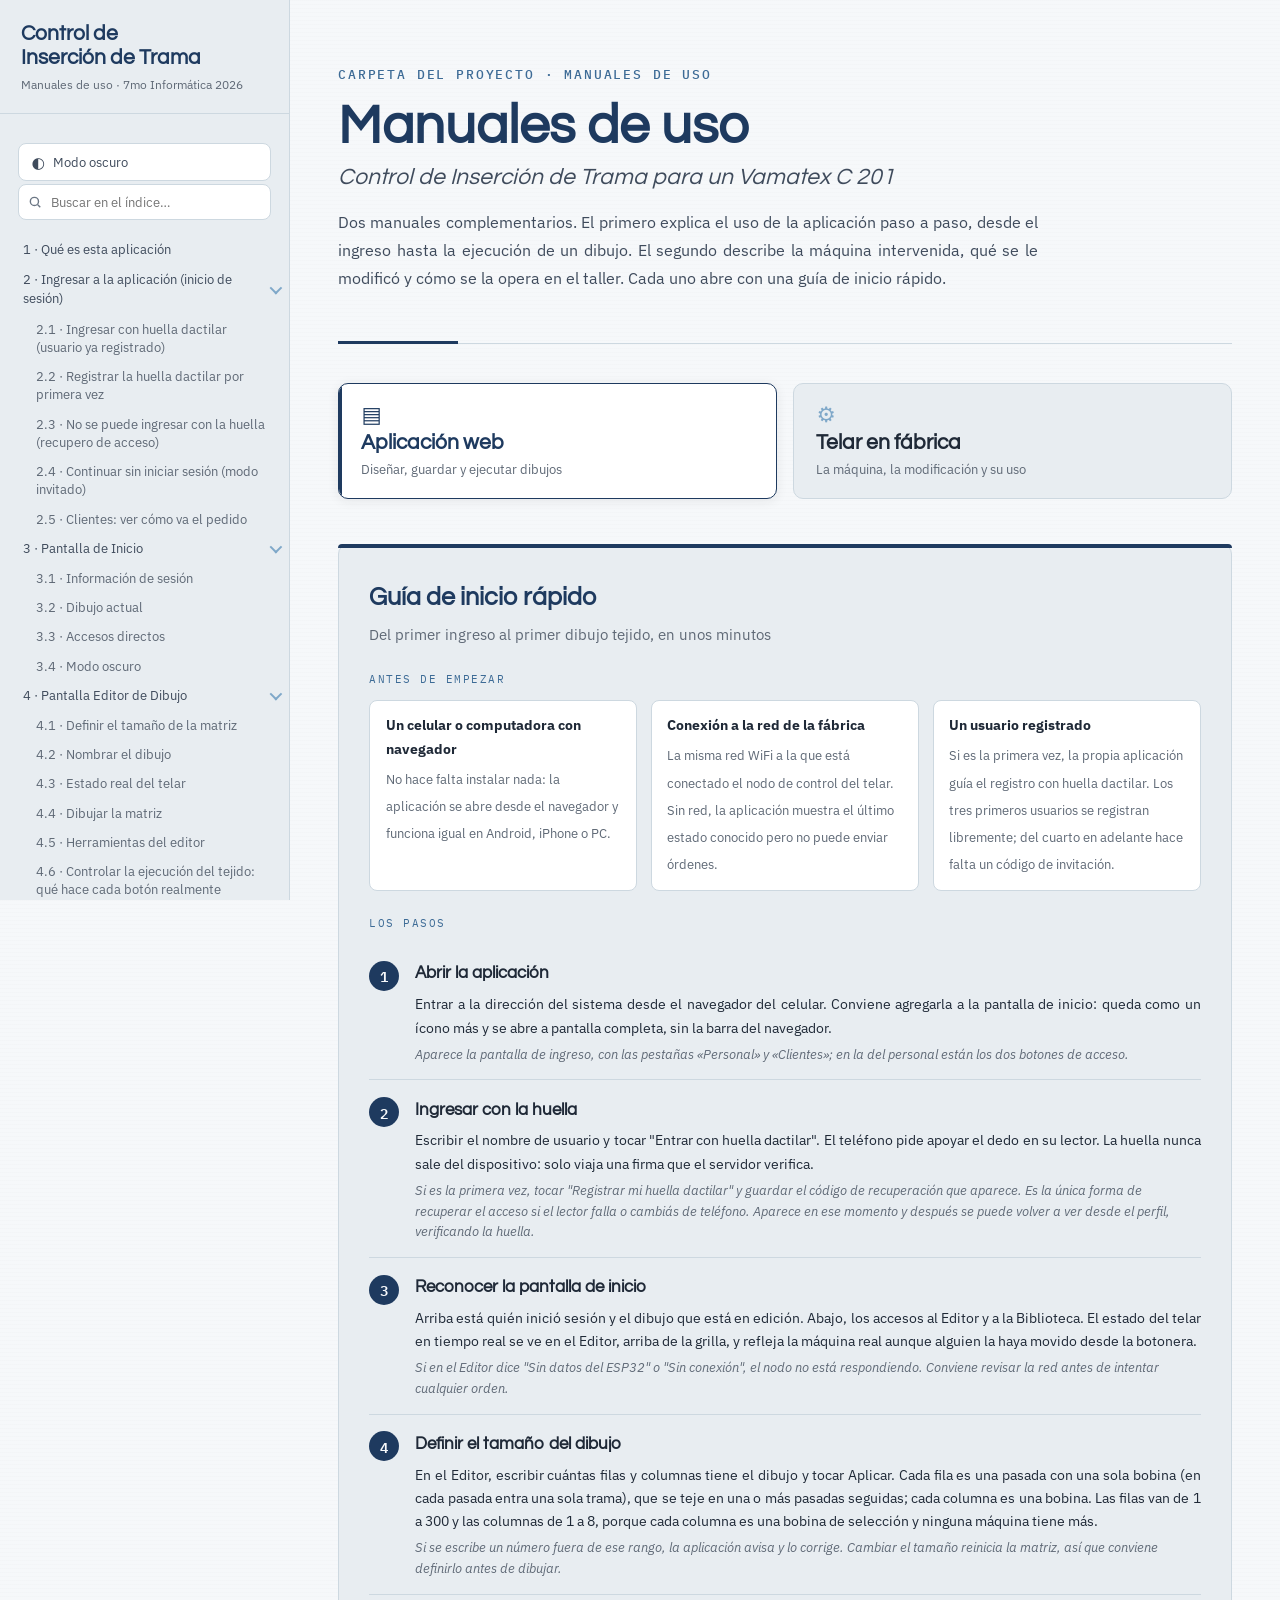
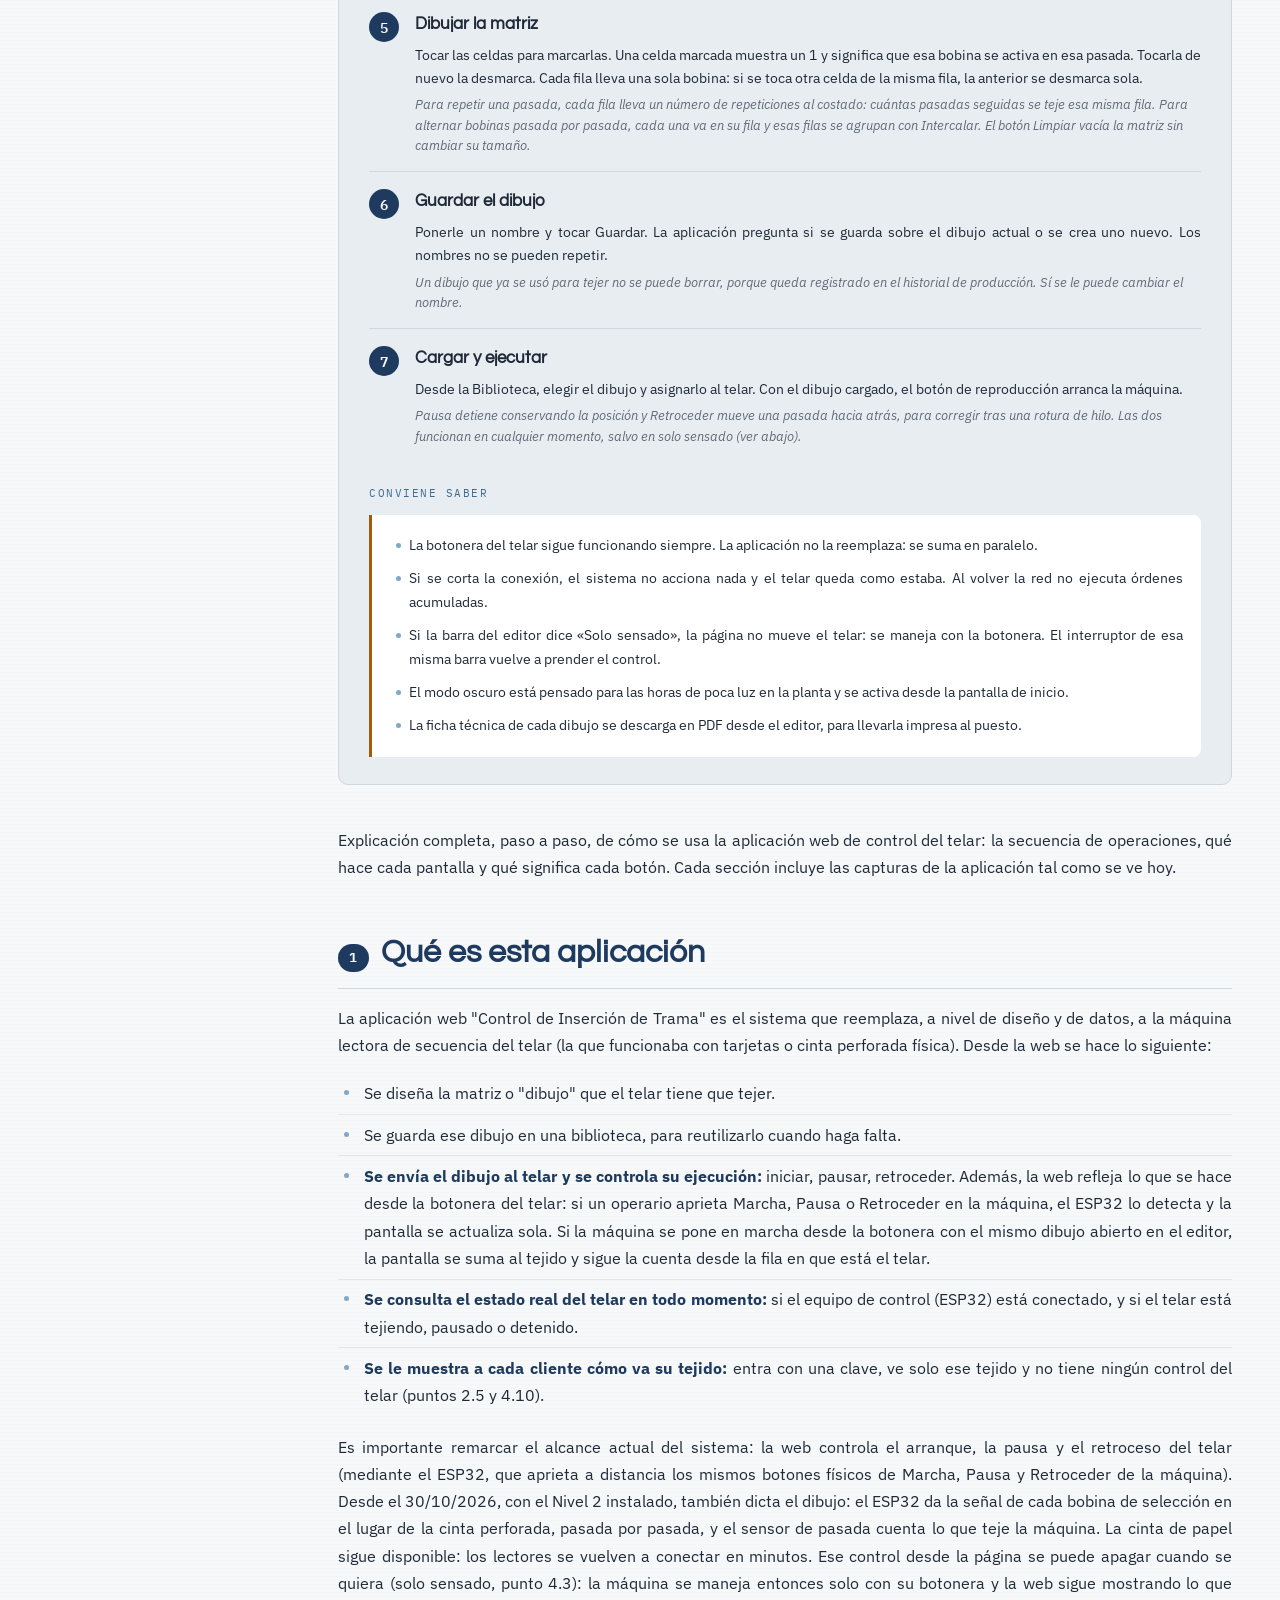
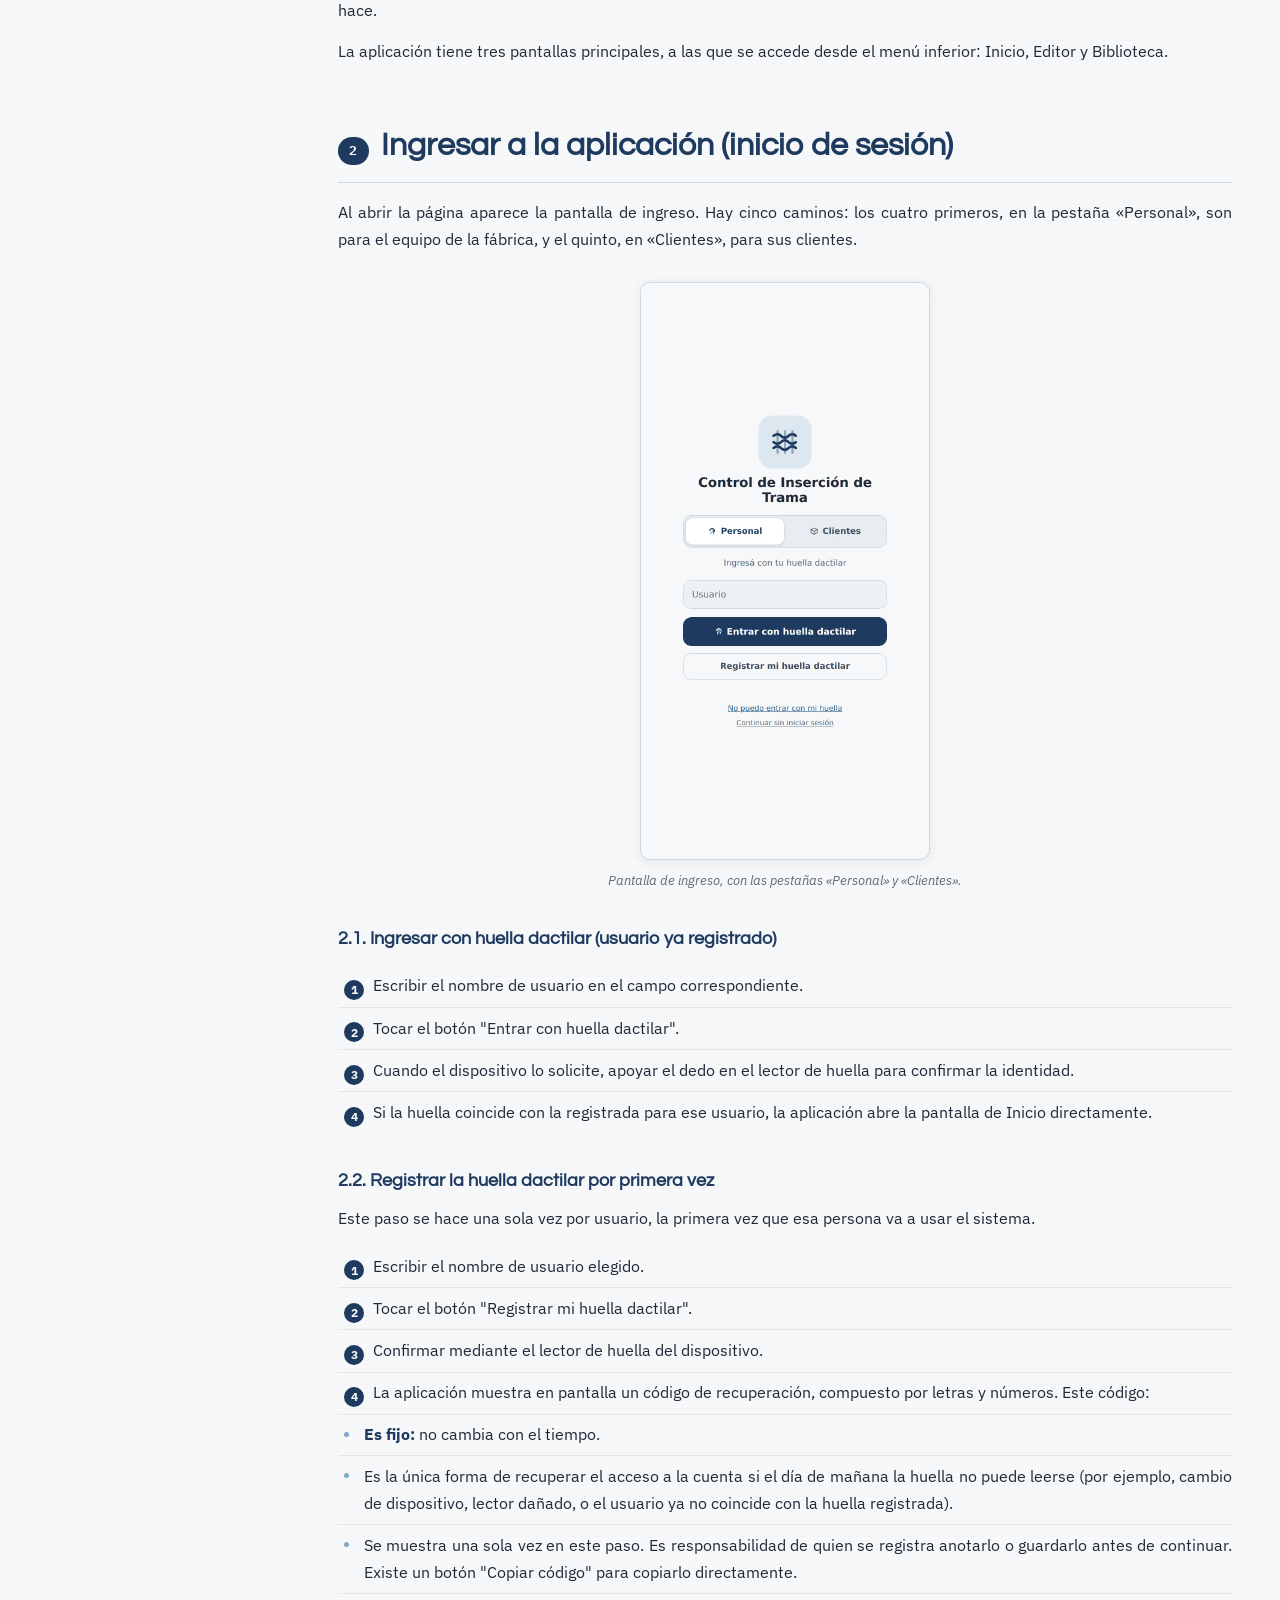
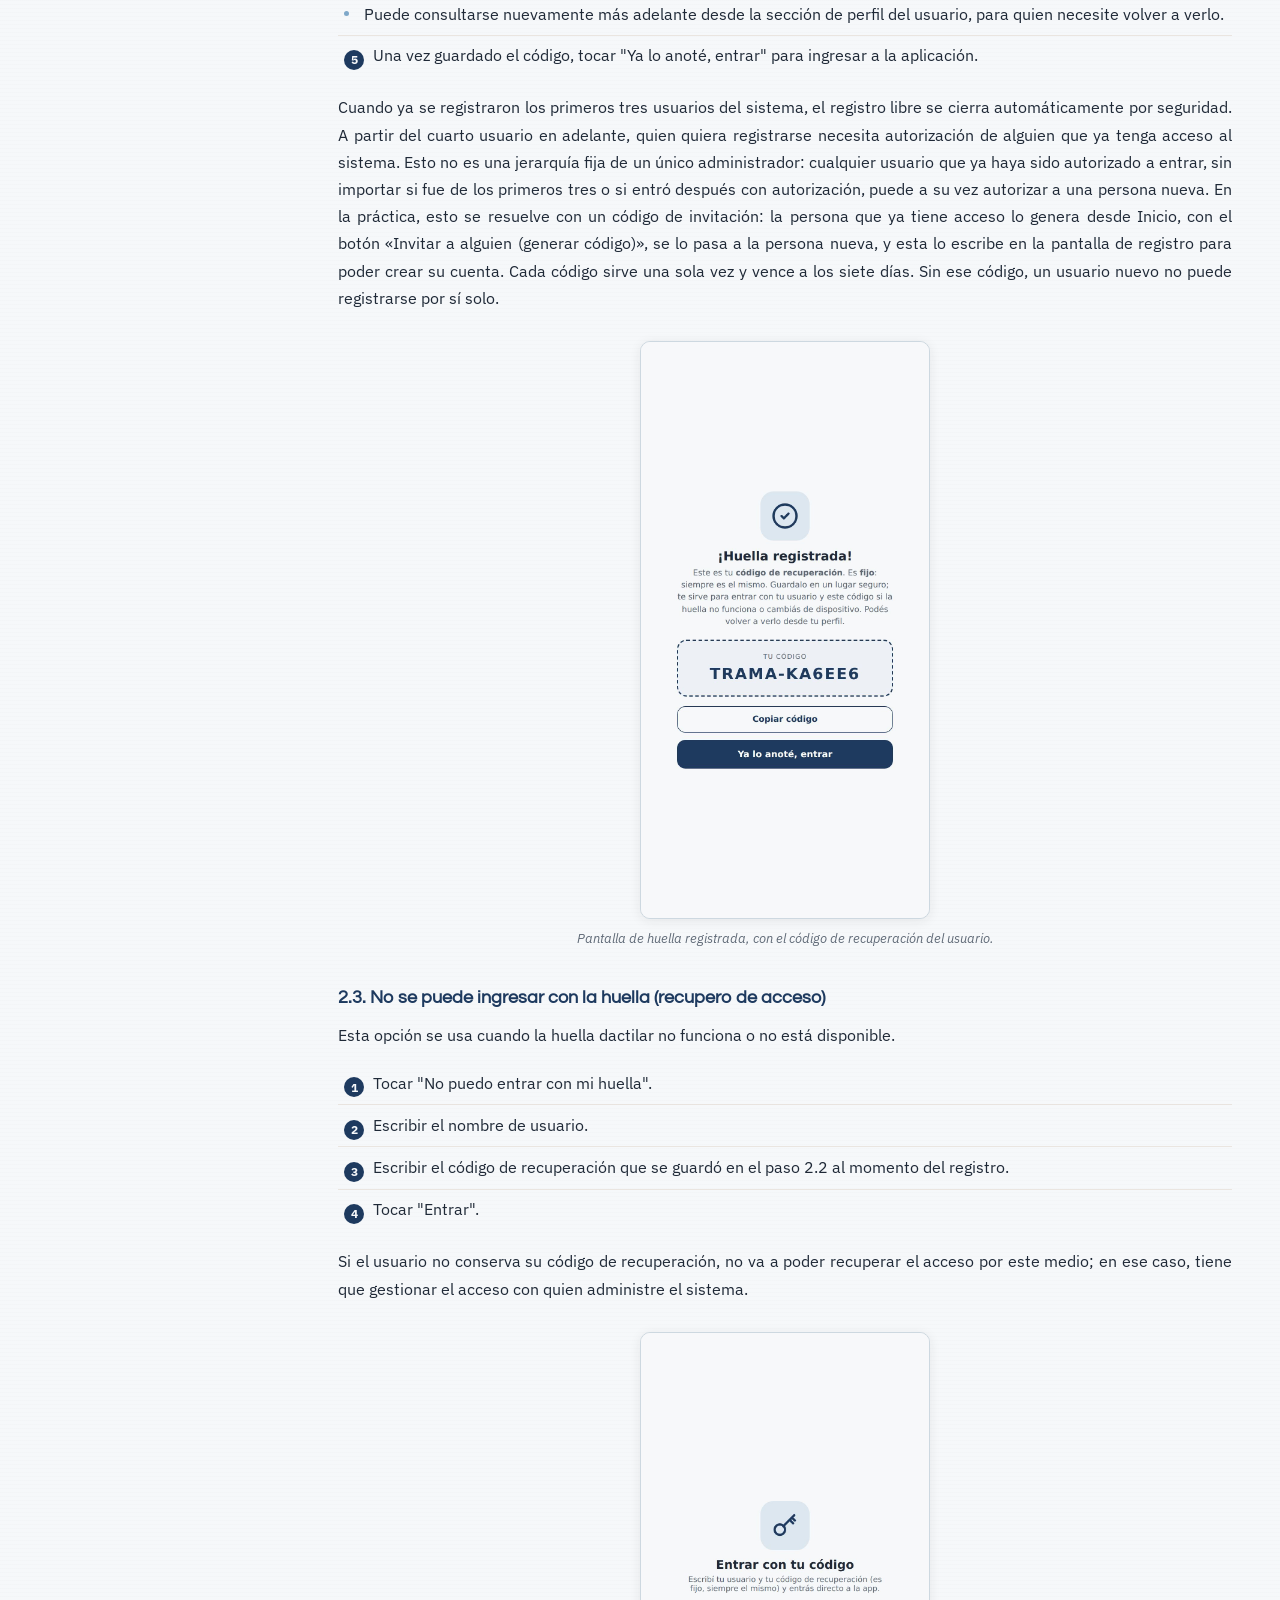
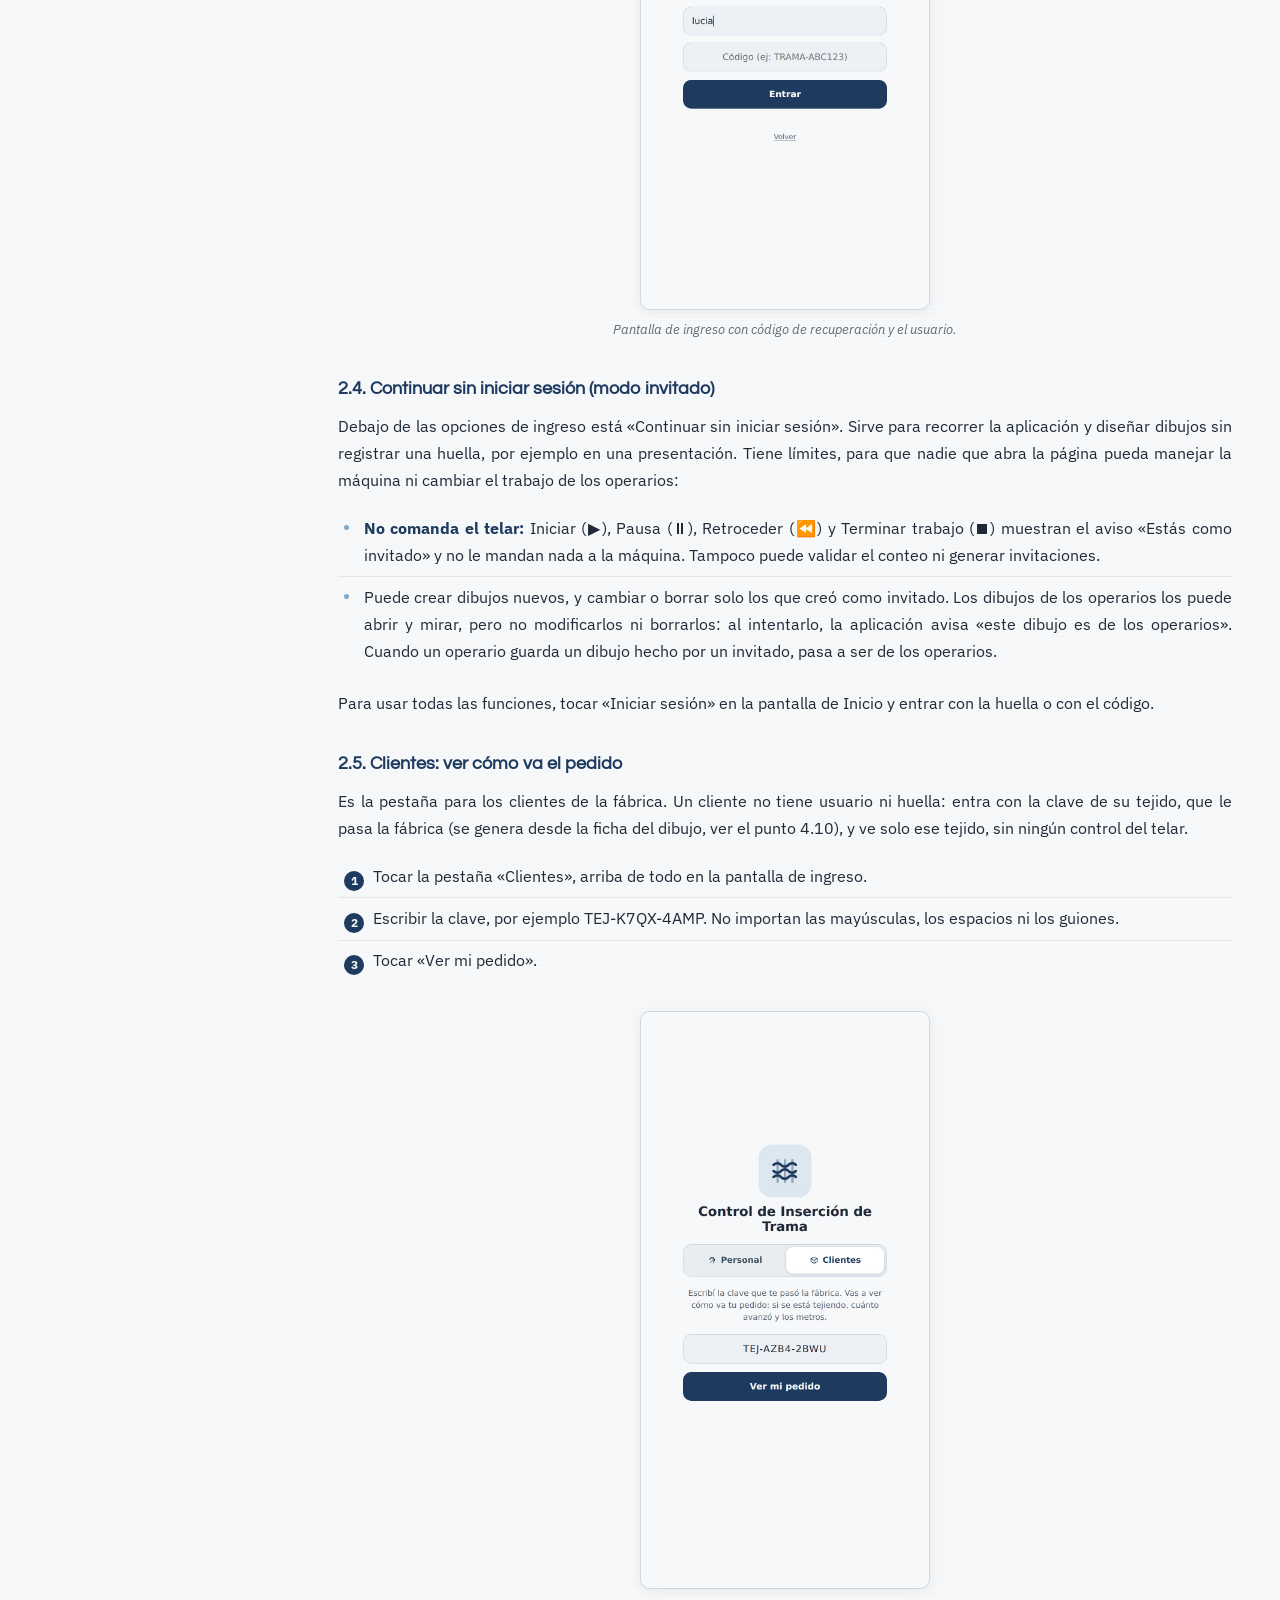
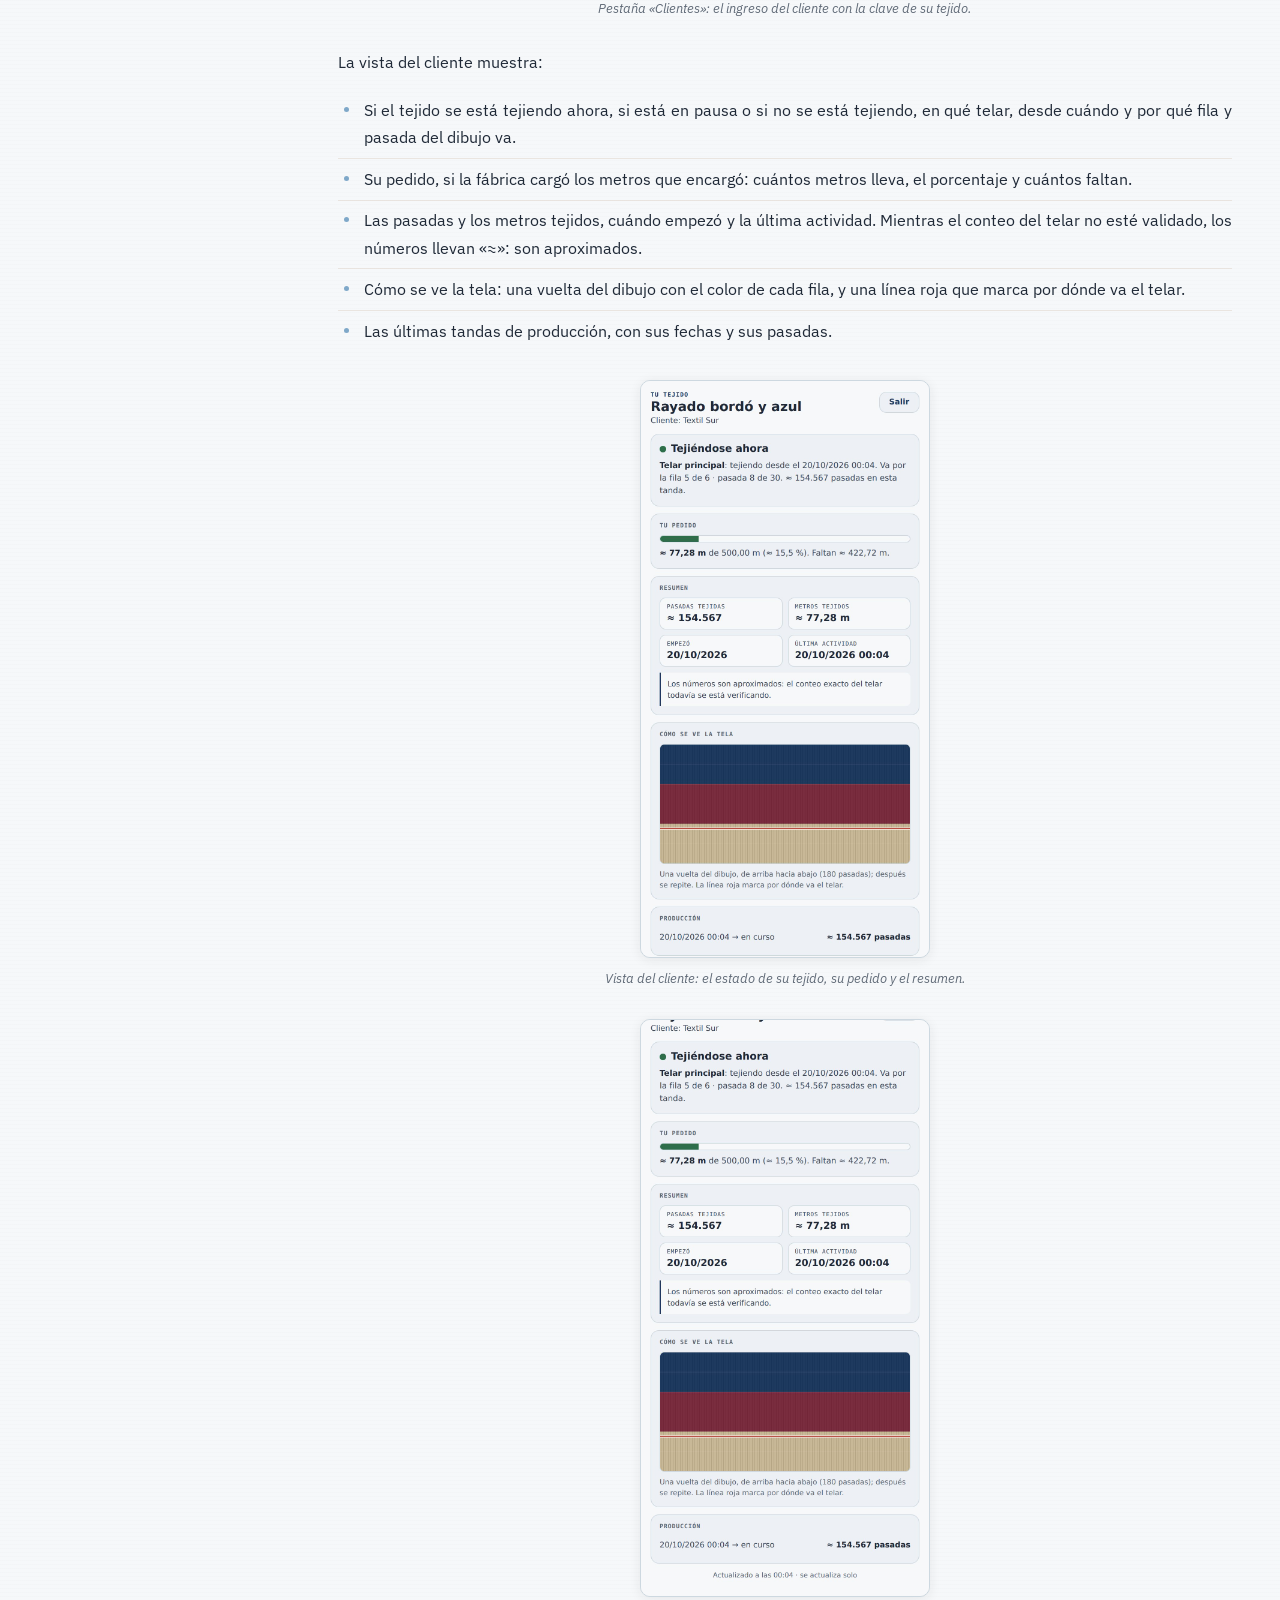
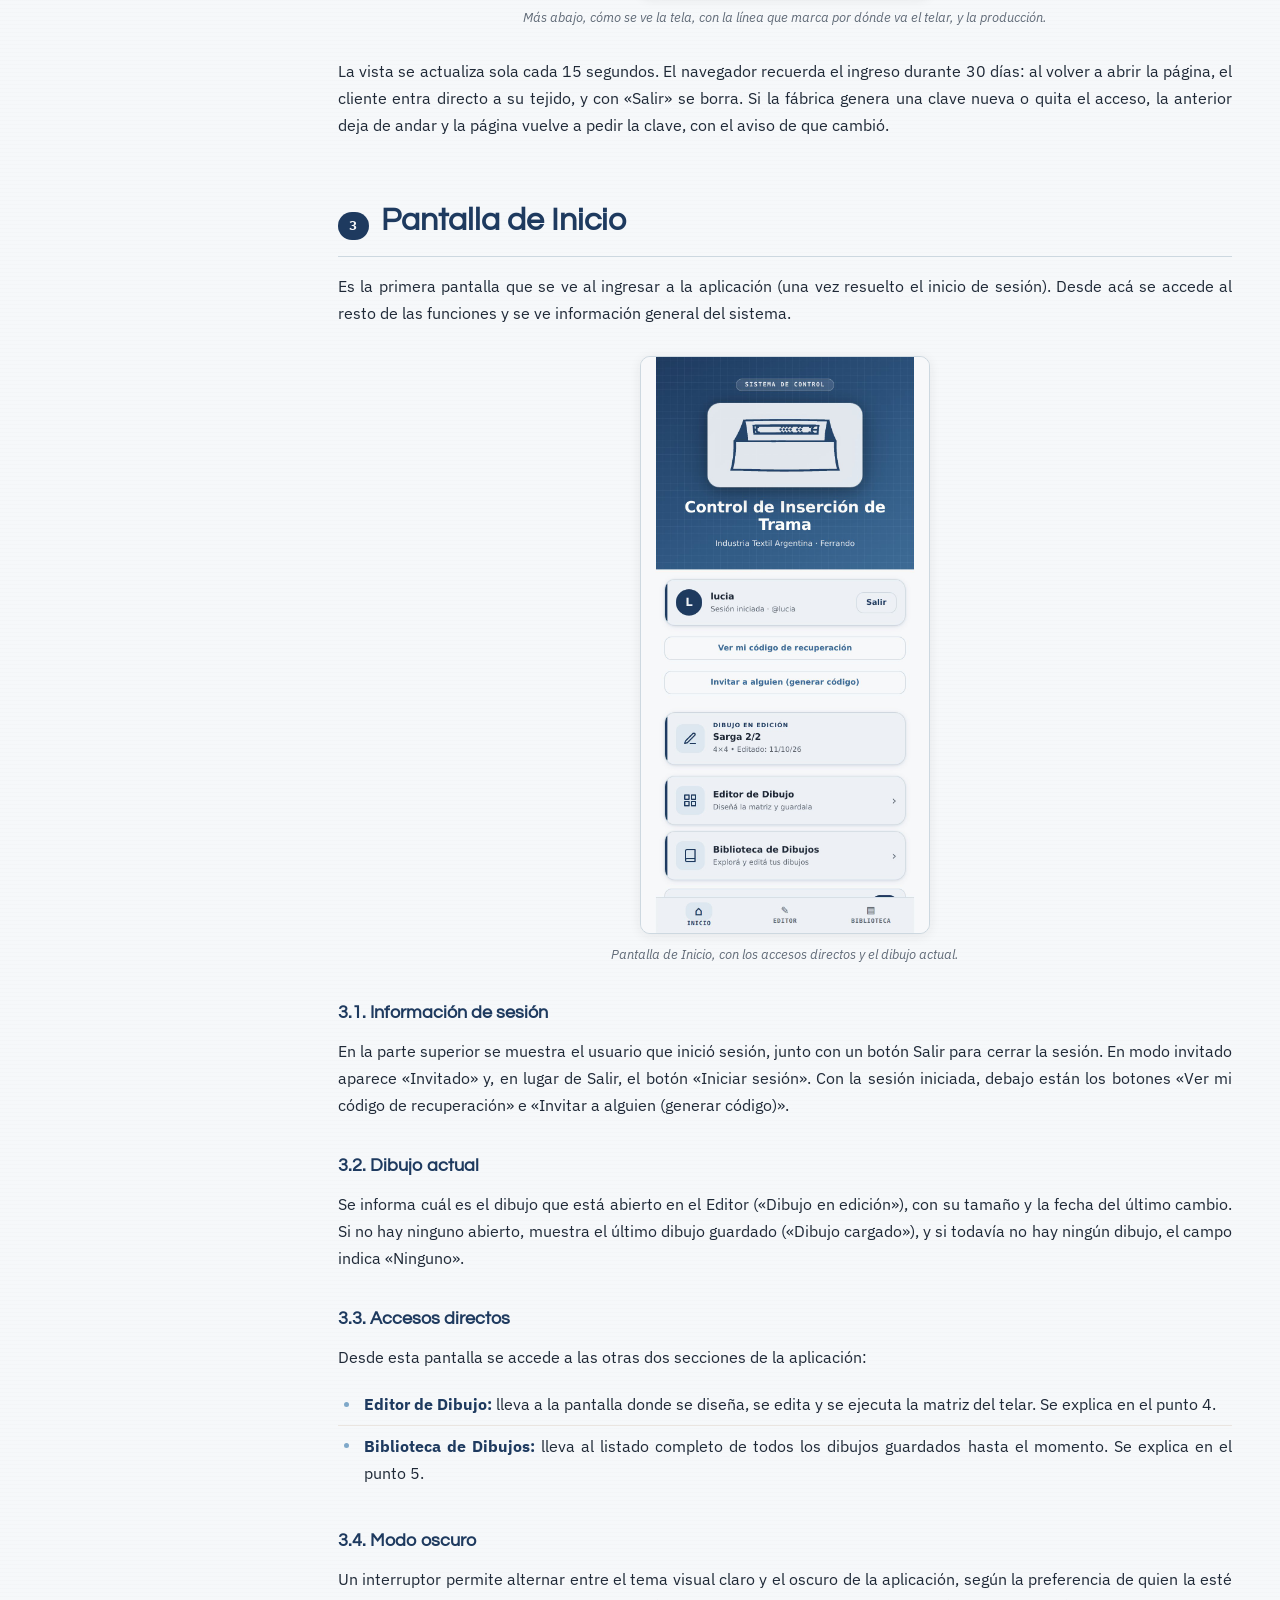
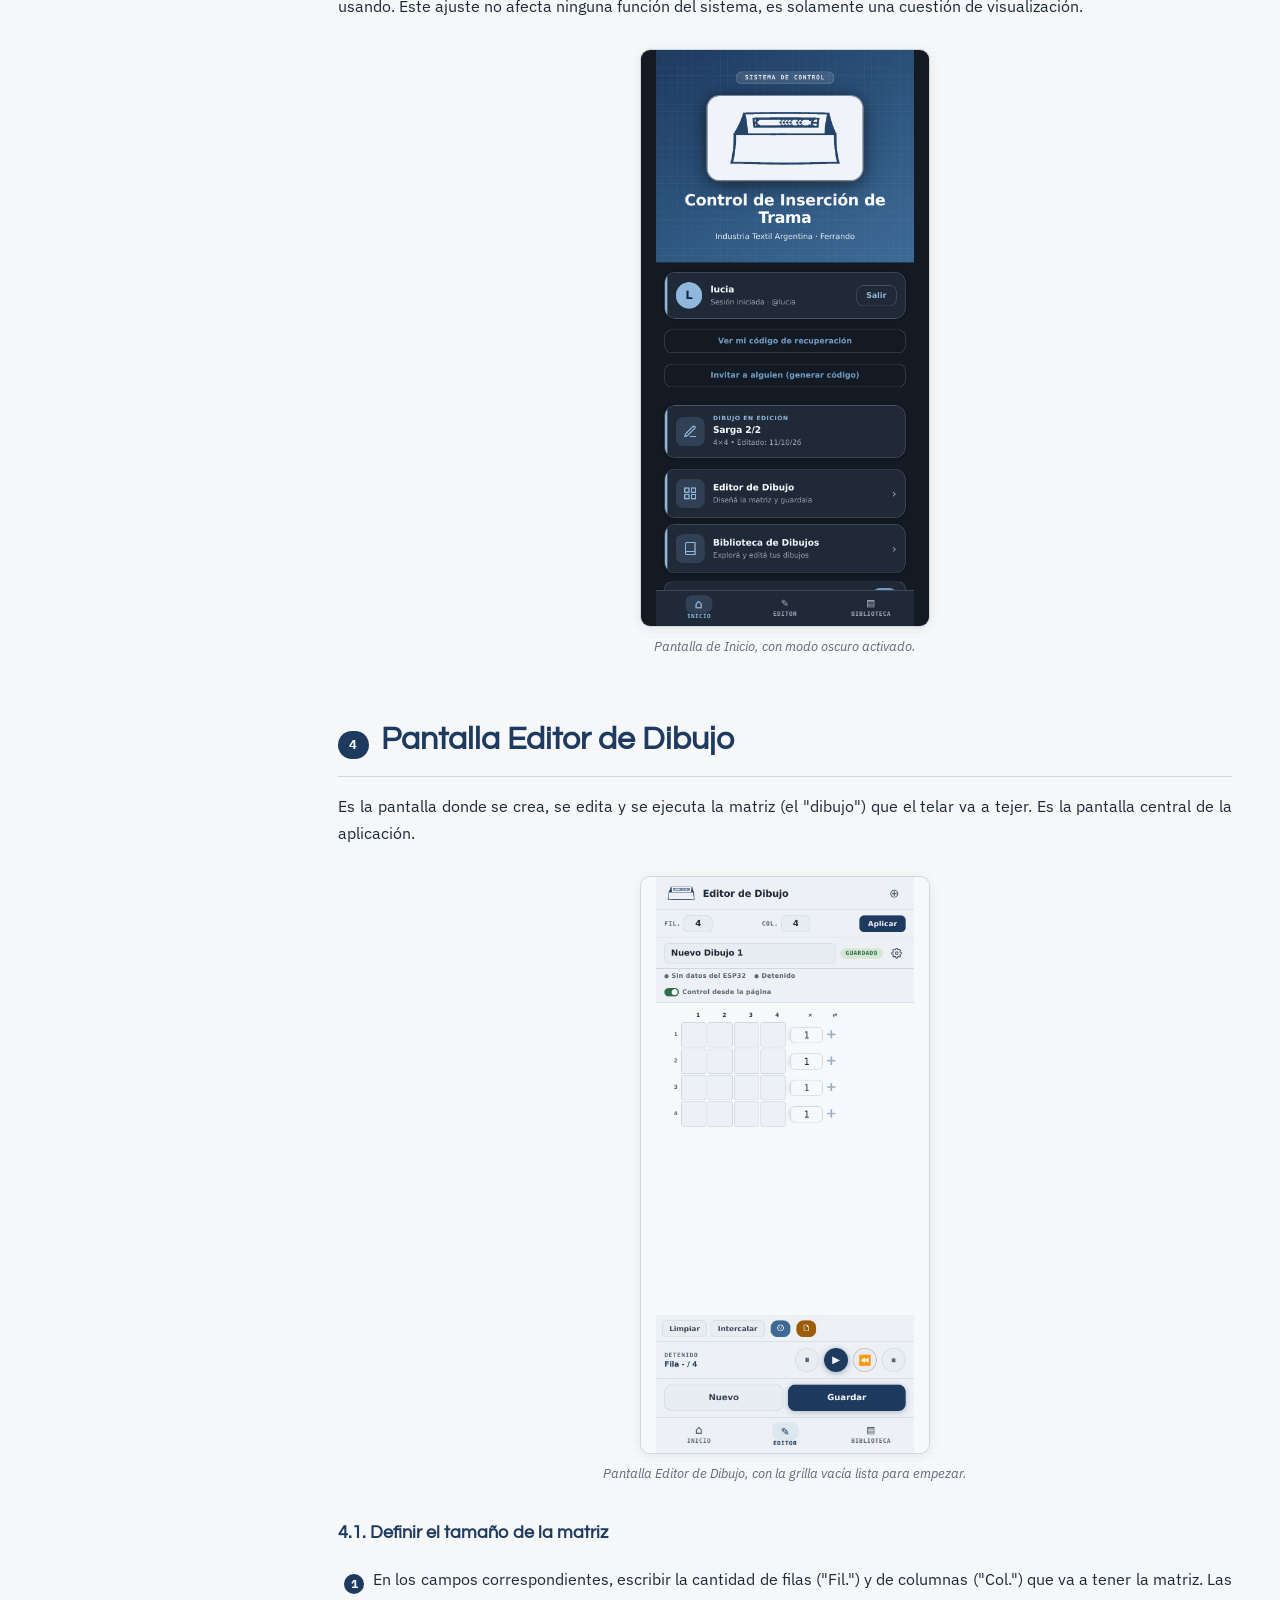
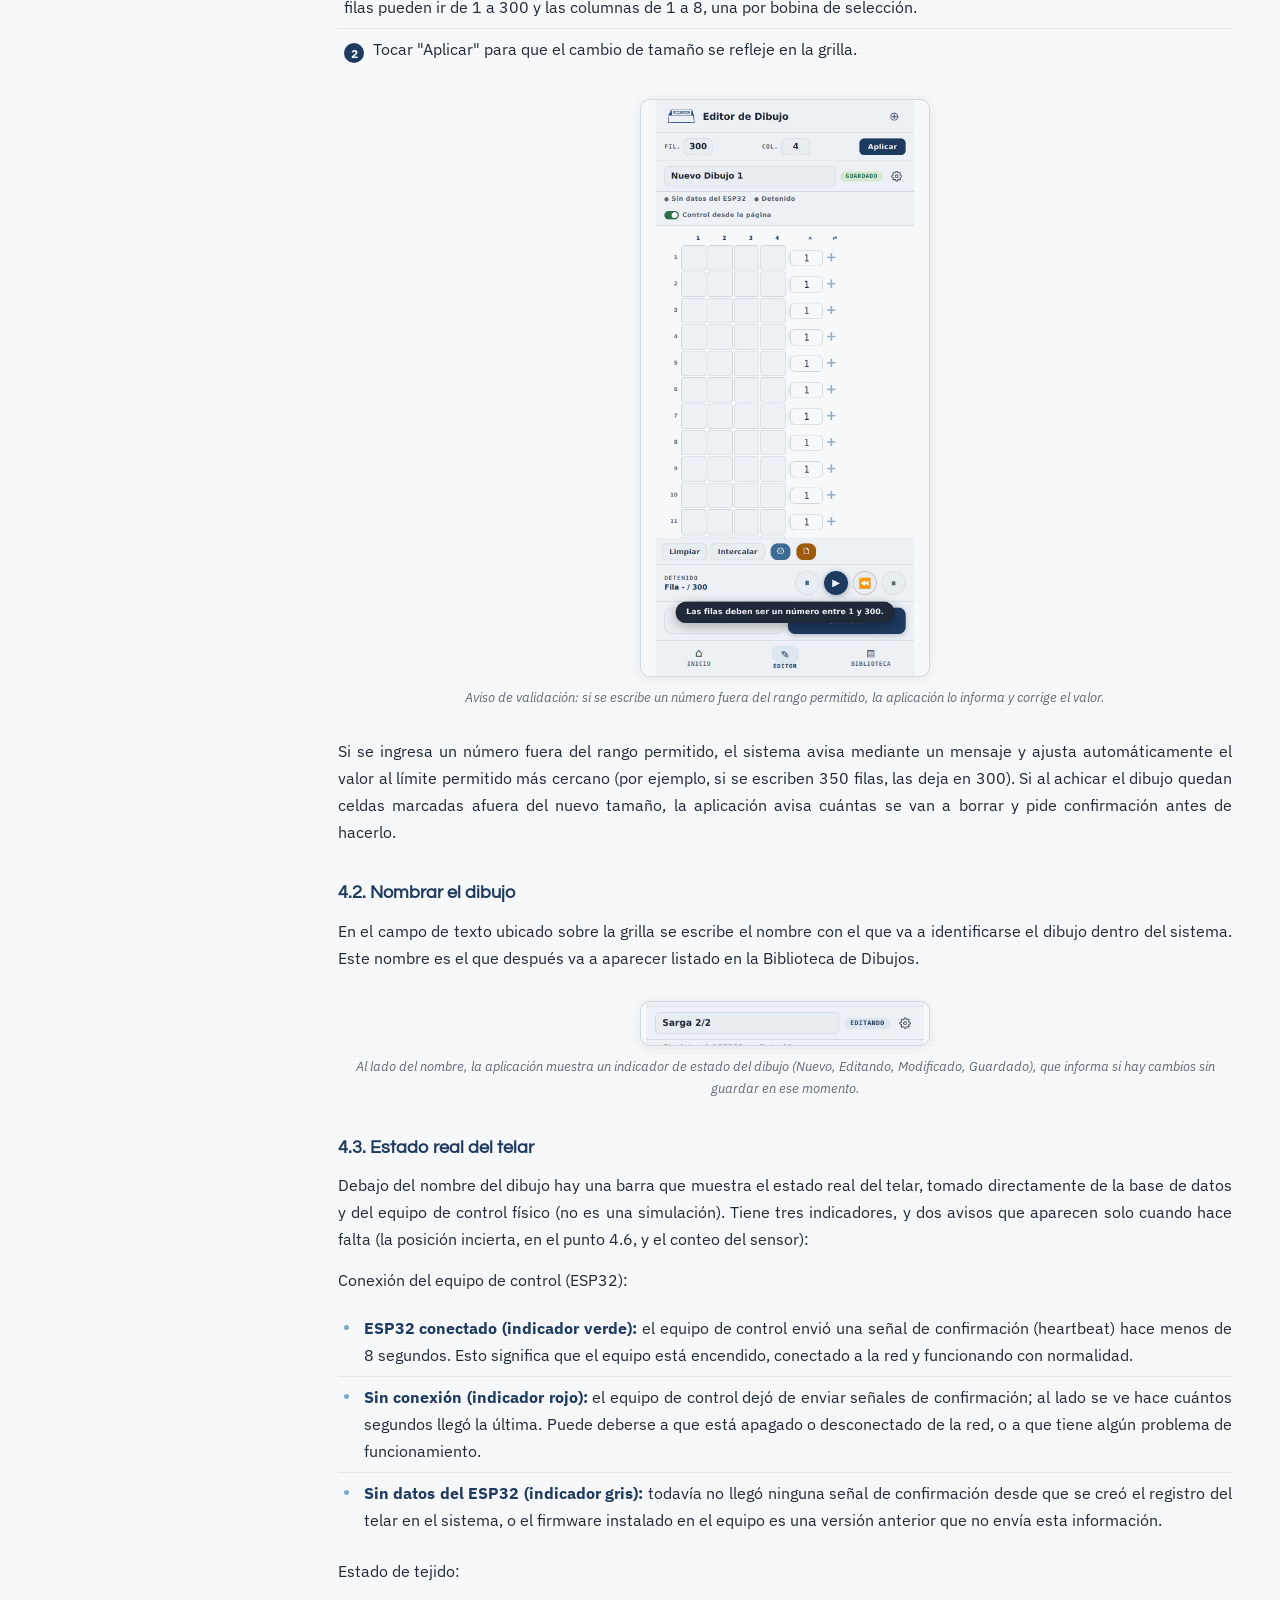
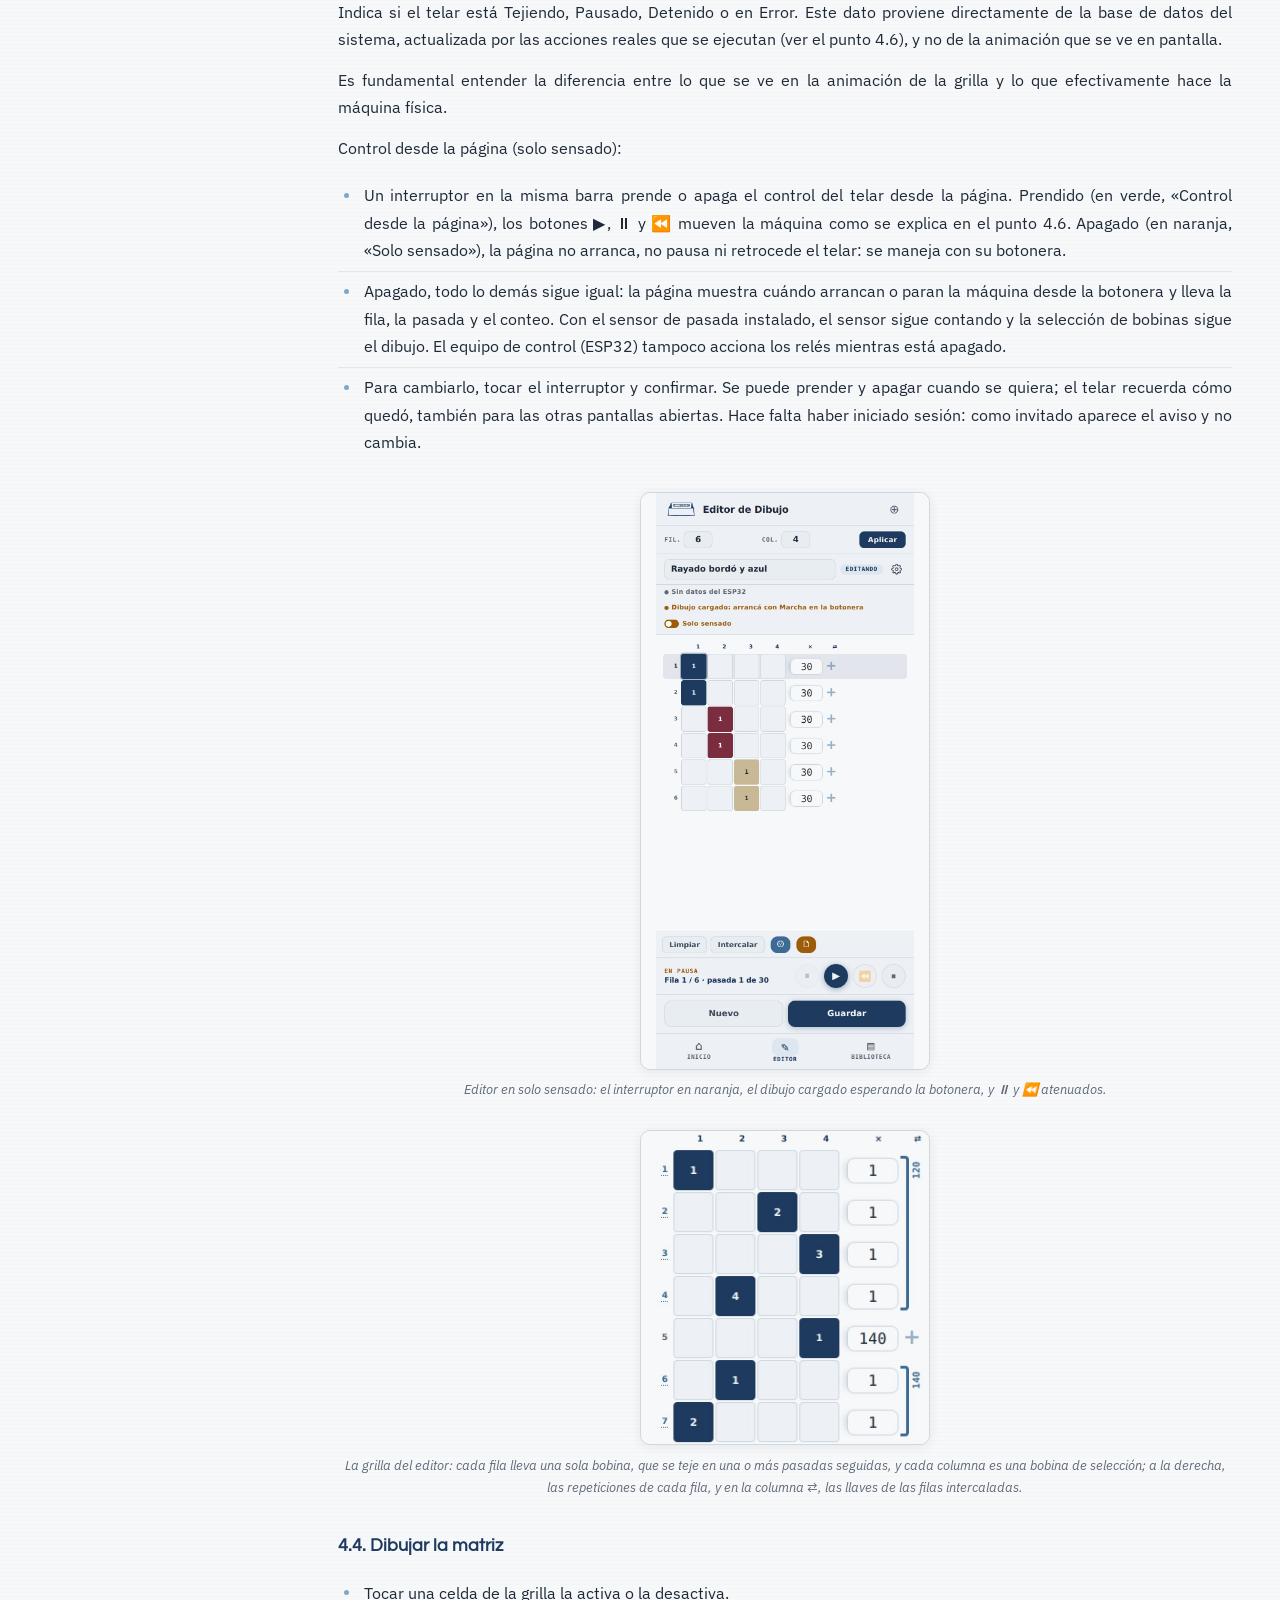
==== commit f92091af: "Manuales: el Nivel 2 dicta el dibujo desde el 30/10, el ≈ hasta validar el conteo y la parada automá" ====
--- a/index.html
+++ b/index.html
@@ -102,7 +102,7 @@
 <div class="qs"><h2>Guía de inicio rápido</h2><div class="qs-sub">Del primer ingreso al primer dibujo tejido, en unos minutos</div><span class="qs-et">Antes de empezar</span><div class="qs-antes"><div><b>Un celular o computadora con navegador</b><span>No hace falta instalar nada: la aplicación se abre desde el navegador y funciona igual en Android, iPhone o PC.</span></div><div><b>Conexión a la red de la fábrica</b><span>La misma red WiFi a la que está conectado el nodo de control del telar. Sin red, la aplicación muestra el último estado conocido pero no puede enviar órdenes.</span></div><div><b>Un usuario registrado</b><span>Si es la primera vez, la propia aplicación guía el registro con huella dactilar. Los tres primeros usuarios se registran libremente; del cuarto en adelante hace falta un código de invitación.</span></div></div><span class="qs-et">Los pasos</span><div class="qs-pasos"><div class="qs-paso"><div class="n"></div><div class="tx"><b>Abrir la aplicación</b><p>Entrar a la dirección del sistema desde el navegador del celular. Conviene agregarla a la pantalla de inicio: queda como un ícono más y se abre a pantalla completa, sin la barra del navegador.</p><div class="tip">Aparece la pantalla de ingreso, con las pestañas «Personal» y «Clientes»; en la del personal están los dos botones de acceso.</div></div></div><div class="qs-paso"><div class="n"></div><div class="tx"><b>Ingresar con la huella</b><p>Escribir el nombre de usuario y tocar &quot;Entrar con huella dactilar&quot;. El teléfono pide apoyar el dedo en su lector. La huella nunca sale del dispositivo: solo viaja una firma que el servidor verifica.</p><div class="tip">Si es la primera vez, tocar &quot;Registrar mi huella dactilar&quot; y guardar el código de recuperación que aparece. Es la única forma de recuperar el acceso si el lector falla o cambiás de teléfono. Aparece en ese momento y después se puede volver a ver desde el perfil, verificando la huella.</div></div></div><div class="qs-paso"><div class="n"></div><div class="tx"><b>Reconocer la pantalla de inicio</b><p>Arriba está quién inició sesión y el dibujo que está en edición. Abajo, los accesos al Editor y a la Biblioteca. El estado del telar en tiempo real se ve en el Editor, arriba de la grilla, y refleja la máquina real aunque alguien la haya movido desde la botonera.</p><div class="tip">Si en el Editor dice &quot;Sin datos del ESP32&quot; o &quot;Sin conexión&quot;, el nodo no está respondiendo. Conviene revisar la red antes de intentar cualquier orden.</div></div></div><div class="qs-paso"><div class="n"></div><div class="tx"><b>Definir el tamaño del dibujo</b><p>En el Editor, escribir cuántas filas y columnas tiene el dibujo y tocar Aplicar. Cada fila es una pasada con una sola bobina (en cada pasada entra una sola trama), que se teje en una o más pasadas seguidas; cada columna es una bobina. Las filas van de 1 a 300 y las columnas de 1 a 8, porque cada columna es una bobina de selección y ninguna máquina tiene más.</p><div class="tip">Si se escribe un número fuera de ese rango, la aplicación avisa y lo corrige. Cambiar el tamaño reinicia la matriz, así que conviene definirlo antes de dibujar.</div></div></div><div class="qs-paso"><div class="n"></div><div class="tx"><b>Dibujar la matriz</b><p>Tocar las celdas para marcarlas. Una celda marcada muestra un 1 y significa que esa bobina se activa en esa pasada. Tocarla de nuevo la desmarca. Cada fila lleva una sola bobina: si se toca otra celda de la misma fila, la anterior se desmarca sola.</p><div class="tip">Para repetir una pasada, cada fila lleva un número de repeticiones al costado: cuántas pasadas seguidas se teje esa misma fila. Para alternar bobinas pasada por pasada, cada una va en su fila y esas filas se agrupan con Intercalar. El botón Limpiar vacía la matriz sin cambiar su tamaño.</div></div></div><div class="qs-paso"><div class="n"></div><div class="tx"><b>Guardar el dibujo</b><p>Ponerle un nombre y tocar Guardar. La aplicación pregunta si se guarda sobre el dibujo actual o se crea uno nuevo. Los nombres no se pueden repetir.</p><div class="tip">Un dibujo que ya se usó para tejer no se puede borrar, porque queda registrado en el historial de producción. Sí se le puede cambiar el nombre.</div></div></div><div class="qs-paso"><div class="n"></div><div class="tx"><b>Cargar y ejecutar</b><p>Desde la Biblioteca, elegir el dibujo y asignarlo al telar. Con el dibujo cargado, el botón de reproducción arranca la máquina.</p><div class="tip">Pausa detiene conservando la posición y Retroceder mueve una pasada hacia atrás, para corregir tras una rotura de hilo. Las dos funcionan en cualquier momento, salvo en solo sensado (ver abajo).</div></div></div></div><span class="qs-et">Conviene saber</span><div class="qs-saber"><ul><li>La botonera del telar sigue funcionando siempre. La aplicación no la reemplaza: se suma en paralelo.</li><li>Si se corta la conexión, el sistema no acciona nada y el telar queda como estaba. Al volver la red no ejecuta órdenes acumuladas.</li><li>Si la barra del editor dice «Solo sensado», la página no mueve el telar: se maneja con la botonera. El interruptor de esa misma barra vuelve a prender el control.</li><li>El modo oscuro está pensado para las horas de poca luz en la planta y se activa desde la pantalla de inicio.</li><li>La ficha técnica de cada dibujo se descarga en PDF desde el editor, para llevarla impresa al puesto.</li></ul></div></div><p>Explicación completa, paso a paso, de cómo se usa la aplicación web de control del telar: la secuencia de operaciones, qué hace cada pantalla y qué significa cada botón. Cada sección incluye las capturas de la aplicación tal como se ve hoy.</p>
 <section id="web-1">
 <h2><span class="n">1</span>Qué es esta aplicación</h2>
-<p>La aplicación web &quot;Control de Inserción de Trama&quot; es el sistema que reemplaza, a nivel de diseño y de datos, a la máquina lectora de secuencia del telar (la que hoy funciona con tarjetas o cinta perforada física). Desde la web se hace lo siguiente:</p>
+<p>La aplicación web &quot;Control de Inserción de Trama&quot; es el sistema que reemplaza, a nivel de diseño y de datos, a la máquina lectora de secuencia del telar (la que funcionaba con tarjetas o cinta perforada física). Desde la web se hace lo siguiente:</p>
 <ul>
 <li>Se diseña la matriz o &quot;dibujo&quot; que el telar tiene que tejer.</li>
 <li>Se guarda ese dibujo en una biblioteca, para reutilizarlo cuando haga falta.</li>
@@ -110,7 +110,7 @@
 <li><b>Se consulta el estado real del telar en todo momento:</b> si el equipo de control (ESP32) está conectado, y si el telar está tejiendo, pausado o detenido.</li>
 <li><b>Se le muestra a cada cliente cómo va su tejido:</b> entra con una clave, ve solo ese tejido y no tiene ningún control del telar (puntos 2.5 y 4.10).</li>
 </ul>
-<p>Es importante remarcar el alcance actual del sistema: hoy la web controla el arranque, la pausa y el retroceso del telar (mediante el ESP32, que aprieta a distancia los mismos botones físicos de Marcha, Pausa y Retroceder de la máquina). La web todavía no dicta la secuencia completa del dibujo al mecanismo del telar paso por paso, eso sigue siendo tarea de la lectora física (cinta perforada) mientras se desarrolla la siguiente etapa del proyecto. En otras palabras: la web decide y guarda qué se va a tejer, y puede arrancar y parar la máquina, pero todavía no reemplaza físicamente a la lectora de secuencia. Ese control desde la página se puede apagar cuando se quiera (solo sensado, punto 4.3): la máquina se maneja entonces solo con su botonera y la web sigue mostrando lo que hace.</p>
+<p>Es importante remarcar el alcance actual del sistema: la web controla el arranque, la pausa y el retroceso del telar (mediante el ESP32, que aprieta a distancia los mismos botones físicos de Marcha, Pausa y Retroceder de la máquina). Desde el 30/10/2026, con el Nivel 2 instalado, también dicta el dibujo: el ESP32 da la señal de cada bobina de selección en el lugar de la cinta perforada, pasada por pasada, y el sensor de pasada cuenta lo que teje la máquina. La cinta de papel sigue disponible: los lectores se vuelven a conectar en minutos. Ese control desde la página se puede apagar cuando se quiera (solo sensado, punto 4.3): la máquina se maneja entonces solo con su botonera y la web sigue mostrando lo que hace.</p>
 <p>La aplicación tiene tres pantallas principales, a las que se accede desde el menú inferior: Inicio, Editor y Biblioteca.</p>
 </section>
 <section id="web-2">
@@ -382,7 +382,7 @@
 <p>Las dudas que más aparecieron sobre el uso de la aplicación, con la respuesta que quedó documentada.</p>
 <details><summary>¿Qué pasa si se corta Internet mientras el telar está tejiendo?</summary><div class="bd">Nada peligroso. El firmware está diseñado como <em>fail-safe</em>: si no puede comunicarse con el backend, no acciona ningún relé. El telar permanece en el estado en que estaba y la botonera física sigue funcionando con normalidad. Cuando la red se restablece, el sistema se sincroniza sin ejecutar órdenes acumuladas.</div></details><details><summary>¿Por qué el dibujo se arma por filas y no celda por celda?</summary><div class="bd"><p>Porque así funciona la máquina. En cada pasada el telar inserta un hilo de trama a lo ancho de toda la tela, y esa trama sale de una sola bobina: por eso cada fila lleva una sola bobina marcada. Para repetir una pasada, cada fila lleva un número de repeticiones al costado: cuántas pasadas seguidas se teje esa misma fila.</p><p>Ese número está a la derecha de cada fila, en la columna encabezada con <b>×</b>. Empieza en 1, que significa una pasada. Si se escribe 100, el telar teje esa misma bobina cien pasadas seguidas antes de pasar a la fila siguiente. Se acepta cualquier número entre 1 y 9999.</p><p>El <b>total de pasadas por vuelta</b>, que es la suma de las repeticiones de todas las filas, figura en la ficha técnica en PDF. Ese total, y no la cantidad de filas, es lo que dice cuánta tela se teje antes de que el dibujo vuelva a empezar.</p></div></details><details><summary>¿Cómo armo un dibujo con tramos intercalados?</summary><div class="bd">Una bobina por fila, y las filas que se alternan, agrupadas con Intercalar. Por ejemplo, para tejer 120 pasadas alternando las bobinas 1, 3, 4 y 2, después 140 pasadas de la bobina 4 y después 140 pasadas alternando la 2 y la 1: se arma un dibujo de 7 filas (bobinas 1, 3, 4, 2, 4, 2 y 1), la fila 5 con 140 a la derecha y las demás con 1; se intercalan las filas 1 a 4 con 120 pasadas y las filas 6 y 7 con 140. El dibujo queda con 400 pasadas por vuelta y al terminar vuelve a empezar.</div></details><details><summary>¿Se guarda mi huella dactilar en algún servidor?</summary><div class="bd">No. El sistema usa el estándar WebAuthn: el dispositivo genera un par de llaves y la privada nunca sale del hardware del teléfono. Al servidor solo viaja la llave pública, que sirve para verificar una firma pero no permite reconstruir la huella. Si se perdiera la base de datos, no habría ninguna huella que filtrar.</div></details>
 <details><summary>¿Qué pasa si dos personas editan el mismo dibujo a la vez?</summary><div class="bd">La aplicación lo detecta. Si otra persona guardó un cambio en el dibujo mientras lo editabas, al guardar aparece el aviso «Dibujo modificado» y se carga la versión más reciente, con los cambios de la otra persona. Conviene revisar si falta alguno de los propios y volver a hacerlo. Así ninguna de las dos pisa sin darse cuenta lo que hizo la otra.</div></details>
-<details><summary>¿Por qué las pasadas y los metros aparecen con «≈»?</summary><div class="bd">Porque hasta que se instale y se valide el sensor de pasada, la aplicación no mide las pasadas: las estima por tiempo, al ritmo de la máquina (300 pasadas por minuto), mientras el tejido está en marcha en una pantalla abierta. Si hay varias pantallas mostrando el mismo tejido, la cuenta la lleva una sola, para no contar dos veces; si esa se cierra, otra la toma en un par de segundos. Si no queda ninguna abierta (se bloquea la pantalla, se cierra la aplicación o se pierde la conexión), la estimación se detiene o se atrasa aunque el telar siga tejiendo, y el número queda por debajo de lo real. Por eso se muestra como aproximado. Con el sensor instalado, el conteo lo lleva la máquina y no depende de ninguna pantalla.</div></details>
+<details><summary>¿Por qué las pasadas y los metros aparecen con «≈»?</summary><div class="bd">Porque son aproximados mientras el conteo no esté validado. Sin el sensor de pasada, la aplicación no mide las pasadas: las estima por tiempo, al ritmo de la máquina (300 pasadas por minuto), mientras el tejido está en marcha en una pantalla abierta. Si hay varias pantallas mostrando el mismo tejido, la cuenta la lleva una sola, para no contar dos veces; si esa se cierra, otra la toma en un par de segundos. Si no queda ninguna abierta (se bloquea la pantalla, se cierra la aplicación o se pierde la conexión), la estimación se detiene o se atrasa aunque el telar siga tejiendo, y el número queda por debajo de lo real. Por eso se muestra como aproximado. Con el sensor, instalado desde el 30/10/2026, el conteo lo lleva la máquina y no depende de ninguna pantalla, pero sigue con «≈» hasta que se valide contra el contador mecánico del telar.</div></details>
 <details><summary>¿Para qué sirve «Solo sensado»?</summary><div class="bd">Para manejar el telar solo con su botonera sin perder el seguimiento: por ejemplo, mientras se prueba el sistema en la fábrica, o cuando se prefiere que nadie pueda mover la máquina desde un celular. La página sigue mostrando lo que hace la máquina y llevando la cuenta, y el equipo de control no acciona los relés. Se apaga y se prende desde el interruptor de la barra de estado del editor (punto 4.3).</div></details>
 <details><summary>¿Qué ve un cliente con su clave?</summary><div class="bd">Solo su tejido: si se está tejiendo, por qué fila y pasada va, los metros tejidos y cuánto lleva de su pedido, cómo se ve la tela y las últimas tandas de producción. No ve otros dibujos ni puede tocar el telar. La clave se genera desde la ficha del dibujo (punto 4.10), y el cliente entra desde la pestaña «Clientes» de la pantalla de ingreso (punto 2.5).</div></details>
 </section>
@@ -393,7 +393,7 @@
 <p><b>Estado de este documento:</b> las secciones 2, 3 y 4 están completas, con las fotos del relevamiento presencial del 19/08/2026 incorporadas. El Nivel 2 (sección 3.2) quedó instalado y probado en el telar el 30/10/2026.</p>
 <section id="fab-1">
 <h2><span class="n">1</span>Introducción</h2>
-<p>El telar que estamos modificando es una máquina de tejido plano que hoy funciona de forma totalmente mecánica: se enciende y se para con una botonera física, y el patrón que teje lo define una cinta de papel perforada que unos lectores ópticos van leyendo mientras la máquina trabaja.</p>
+<p>El telar que estamos modificando es una máquina de tejido plano que, de fábrica, funciona de forma totalmente mecánica: se enciende y se para con una botonera física, y el patrón que teje lo define una cinta de papel perforada que unos lectores ópticos van leyendo mientras la máquina trabaja.</p>
 <p>Lo que estamos agregando no cambia nada del funcionamiento original de la máquina. Se conecta en paralelo a los controles que ya existen, así que el telar se puede seguir usando exactamente igual que siempre, de forma manual, en cualquier momento.</p>
 </section>
 <section id="fab-2">
@@ -404,12 +404,12 @@
 <p><b>Por marcos (dobby):</b> en vez de controlar cada hilo por separado, se agrupan en una cantidad chica de marcos, y en cada pasada se decide qué marcos suben. Todos los hilos de un mismo marco se mueven juntos. Es mucho más simple porque trabaja con pocos puntos de control (nuestra máquina admite hasta 8 y tiene 4 bobinas de selección instaladas), y alcanza perfectamente para patrones repetitivos.</p>
 <p>Cuando inspeccionamos el telar de la planta confirmamos, por su placa de datos, que es un Vamatex modelo C 201 (matrícula 1104, año de revisión 1989). La lectura del patrón se hace con una cinta de papel angosta montada en un tambor con rueda dentada: unos lectores ópticos leen la cinta y, a través de unas plaquetas electrónicas, accionan las bobinas de selección, que mueven una fila de palancas. El máximo de matrices que la máquina puede ejecutar en simultáneo es 8; hoy tiene 4 bobinas de selección instaladas. Con eso queda claro que es un telar por marcos (dobby), no un Jacquard hilo por hilo.</p>
 <figure><img src="img/fab_image1.jpg" alt="Placa de datos de la máquina: Vamatex, modelo C 201, matrícula 1104, año de revisión 1989." loading="lazy"><figcaption>Placa de datos de la máquina: Vamatex, modelo C 201, matrícula 1104, año de revisión 1989.</figcaption></figure>
-<figure class="tel"><img src="img/fab_image4.jpg" alt="Tambor con la cinta de papel perforada: es lo que hoy define el dibujo, pasada por pasada." loading="lazy"><figcaption>Tambor con la cinta de papel perforada: es lo que hoy define el dibujo, pasada por pasada.</figcaption></figure>
+<figure class="tel"><img src="img/fab_image4.jpg" alt="Tambor con la cinta de papel perforada: es lo que, de fábrica, define el dibujo, pasada por pasada." loading="lazy"><figcaption>Tambor con la cinta de papel perforada: es lo que, de fábrica, define el dibujo, pasada por pasada.</figcaption></figure>
 <p>En criollo: es un telar de patrones, de la familia de los &quot;Jacquard&quot; en sentido amplio, pero con un mecanismo de lectura más simple, que trabaja por grupos de hilos en vez de hilo por hilo. Esto no es un detalle menor: es justamente lo que hace posible la modificación que estamos haciendo. Reemplazar la lectura de un puñado de marcos con electrónica es un proyecto que se puede hacer con lo que tenemos; reemplazar el control de cientos de hilos individuales no.</p>
 <h3 id="fab-2-2">2.2. Dos funciones separadas en el telar</h3>
-<p>Para entender la modificación conviene separar el telar en dos partes que hoy trabajan por separado:</p>
+<p>Para entender la modificación conviene separar el telar en dos partes que, de fábrica, trabajan por separado:</p>
 <p>La parte que mueve la máquina. Es la que arranca, avanza, retrocede y para el telar. Se maneja con la botonera física, con los botones de Marcha, Retroceder y Pausa.</p>
-<p>La parte que lee el patrón. Es la que decide, pasada por pasada, qué marcos suben para formar el dibujo. Hoy esto lo hace la cinta de papel perforada que describimos arriba, con sus lectores ópticos y las bobinas de selección.</p>
+<p>La parte que lee el patrón. Es la que decide, pasada por pasada, qué marcos suben para formar el dibujo. De fábrica, esto lo hace la cinta de papel perforada que describimos arriba, con sus lectores ópticos y las bobinas de selección; desde el 30/10/2026 lo puede hacer la aplicación (sección 3.2).</p>
 </section>
 <section id="fab-3">
 <h2><span class="n">3</span>La modificación que le estamos haciendo al telar</h2>
@@ -455,7 +455,7 @@
 <p><b>Marca y modelo:</b> Vamatex C 201 (Italia), matrícula 1104, año de revisión 1989. En el mismo taller hay otra máquina distinta, un Vamatex Propeller C 401: no confundirlas.</p>
 <p><b>Urdimbre:</b> los hilos tensados verticalmente que forman la base del tejido.</p>
 <p><b>Lizos y peine:</b> separan y guían los hilos de la urdimbre.</p>
-<p><b>Caja de selección de marcos:</b> donde está la cinta perforada que hoy decide qué marcos suben en cada pasada (punto 2.1).</p>
+<p><b>Caja de selección de marcos:</b> donde está la cinta perforada que, de fábrica, decide qué marcos suben en cada pasada (punto 2.1).</p>
 <p><b>Botonera física:</b> cinco pulsadores repartidos en dos tableros separados a lo largo de la máquina (ver 4.2).</p>
 <p>ESP32 instalado en paralelo a la botonera (la modificación del punto 3.1).</p>
 <figure><img src="img/fab_image2.jpg" alt="Vista general del telar Vamatex C 201 en la planta." loading="lazy"><figcaption>Vista general del telar Vamatex C 201 en la planta.</figcaption></figure>
@@ -499,7 +499,7 @@
 <section id="fab-5">
 <h2><span class="n">5</span>Preguntas frecuentes</h2>
 <p>Las dudas que más aparecieron sobre la máquina y la modificación incorporada, con la respuesta que quedó documentada.</p>
-<details><summary>¿El operario puede seguir usando el telar a mano?</summary><div class="bd">Sí, en todo momento. El sistema se conecta <b>en paralelo</b> a la botonera mediante contactos secos: no interrumpe ni reemplaza ningún circuito existente. Si alguien aprieta Marcha en la máquina, el telar arranca igual, y el nodo lo detecta por su etapa de sensado y lo refleja en la aplicación.</div></details><details><summary>¿Por qué un relé de estado sólido con salida MOSFET y no uno común o un SSR de triac?</summary><div class="bd">Por la velocidad y por la corriente. A 300 pasadas por minuto son hasta 180.000 conmutaciones en una jornada de 10 horas, y un relé electromecánico está especificado para unas 100.000 operaciones: se gastaría en una jornada. Un SSR de triac tampoco sirve, porque necesita 0,1 A de corriente mínima para mantenerse encendido y la señal del lector óptico maneja unos pocos miliamperes. El LCA110 no tiene corriente mínima y su fuga en apagado es de a lo sumo un microampere.</div></details><details><summary>¿Cuándo se va a poder parar el telar automáticamente al terminar la pieza?</summary><div class="bd">Cuando el sensor de pasada esté instalado y su conteo validado contra el contador mecánico del telar durante una jornada completa. Construir esa función sobre un número estimado por tiempo sería la forma más rápida de arruinar una pieza de tela. Con el sensor validado, la parada automática es una condición en el firmware y un campo en la aplicación: la base de datos ya guarda el objetivo de la pieza.</div></details><details><summary>¿Qué hace exactamente el botón Retroceder?</summary><div class="bd">Cada toque hace retroceder la máquina <b>una pasada completa</b>, que es lo que se necesita tras una rotura de hilo para no dejar una marca en la tela. Si se quiere volver varias pasadas, se lo toca varias veces. El sistema acompaña el movimiento: cuando detecta un retroceso, sea desde la aplicación o desde la botonera, descuenta esa pasada del conteo y vuelve una pasada atrás en el dibujo (si era la primera pasada de una fila, a la última pasada de la fila anterior), de modo que la pasada siguiente repite exactamente la que se deshizo.</div></details>
+<details><summary>¿El operario puede seguir usando el telar a mano?</summary><div class="bd">Sí, en todo momento. El sistema se conecta <b>en paralelo</b> a la botonera mediante contactos secos: no interrumpe ni reemplaza ningún circuito existente. Si alguien aprieta Marcha en la máquina, el telar arranca igual, y el nodo lo detecta por su etapa de sensado y lo refleja en la aplicación.</div></details><details><summary>¿Por qué un relé de estado sólido con salida MOSFET y no uno común o un SSR de triac?</summary><div class="bd">Por la velocidad y por la corriente. A 300 pasadas por minuto son hasta 180.000 conmutaciones en una jornada de 10 horas, y un relé electromecánico está especificado para unas 100.000 operaciones: se gastaría en una jornada. Un SSR de triac tampoco sirve, porque necesita 0,1 A de corriente mínima para mantenerse encendido y la señal del lector óptico maneja unos pocos miliamperes. El LCA110 no tiene corriente mínima y su fuga en apagado es de a lo sumo un microampere.</div></details><details><summary>¿Cuándo se va a poder parar el telar automáticamente al terminar la pieza?</summary><div class="bd">El sensor de pasada ya está instalado (30/10/2026); falta validar su conteo contra el contador mecánico del telar durante una jornada completa, en el período de prueba hasta el 04/11/2026. Construir esa función sobre un número estimado por tiempo sería la forma más rápida de arruinar una pieza de tela. Con el sensor validado, la parada automática es una condición en el firmware y un campo en la aplicación: la base de datos ya guarda el objetivo de la pieza.</div></details><details><summary>¿Qué hace exactamente el botón Retroceder?</summary><div class="bd">Cada toque hace retroceder la máquina <b>una pasada completa</b>, que es lo que se necesita tras una rotura de hilo para no dejar una marca en la tela. Si se quiere volver varias pasadas, se lo toca varias veces. El sistema acompaña el movimiento: cuando detecta un retroceso, sea desde la aplicación o desde la botonera, descuenta esa pasada del conteo y vuelve una pasada atrás en el dibujo (si era la primera pasada de una fila, a la última pasada de la fila anterior), de modo que la pasada siguiente repite exactamente la que se deshizo.</div></details>
 </section>
 </div>
 
